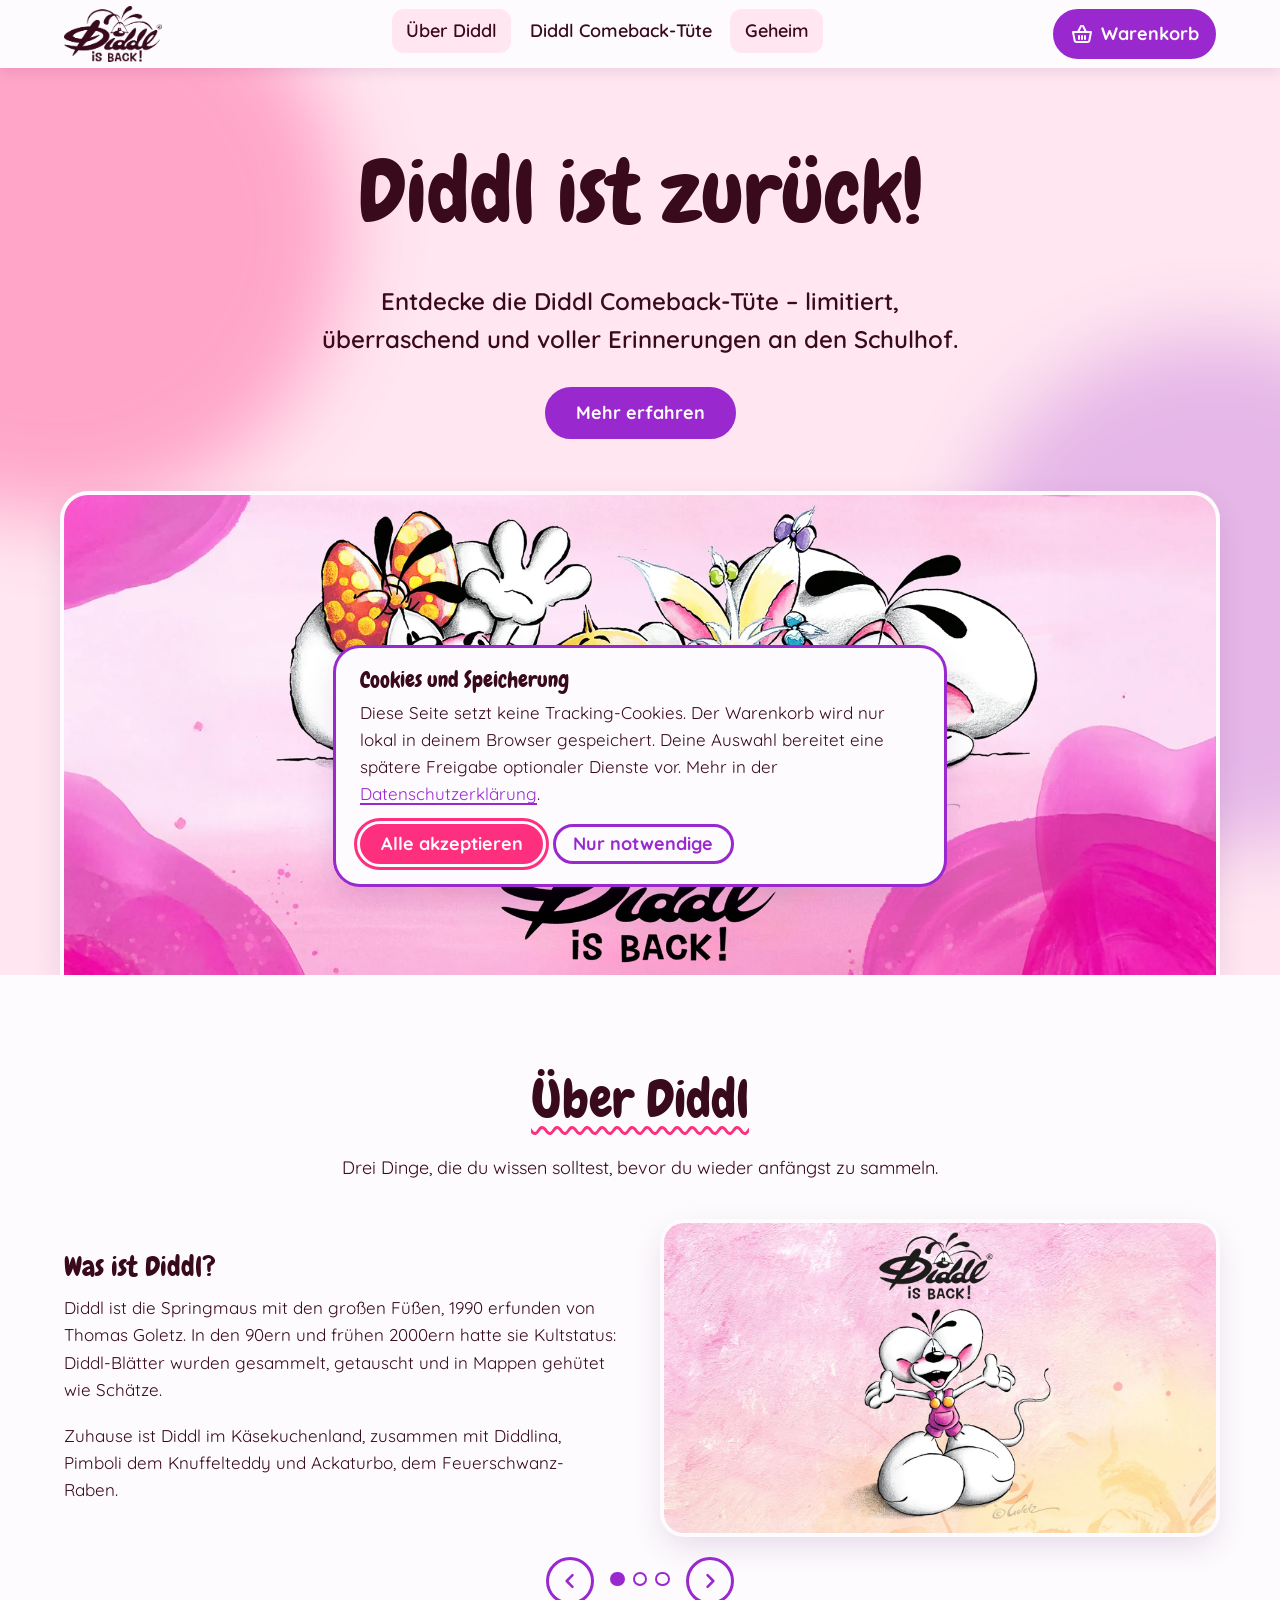
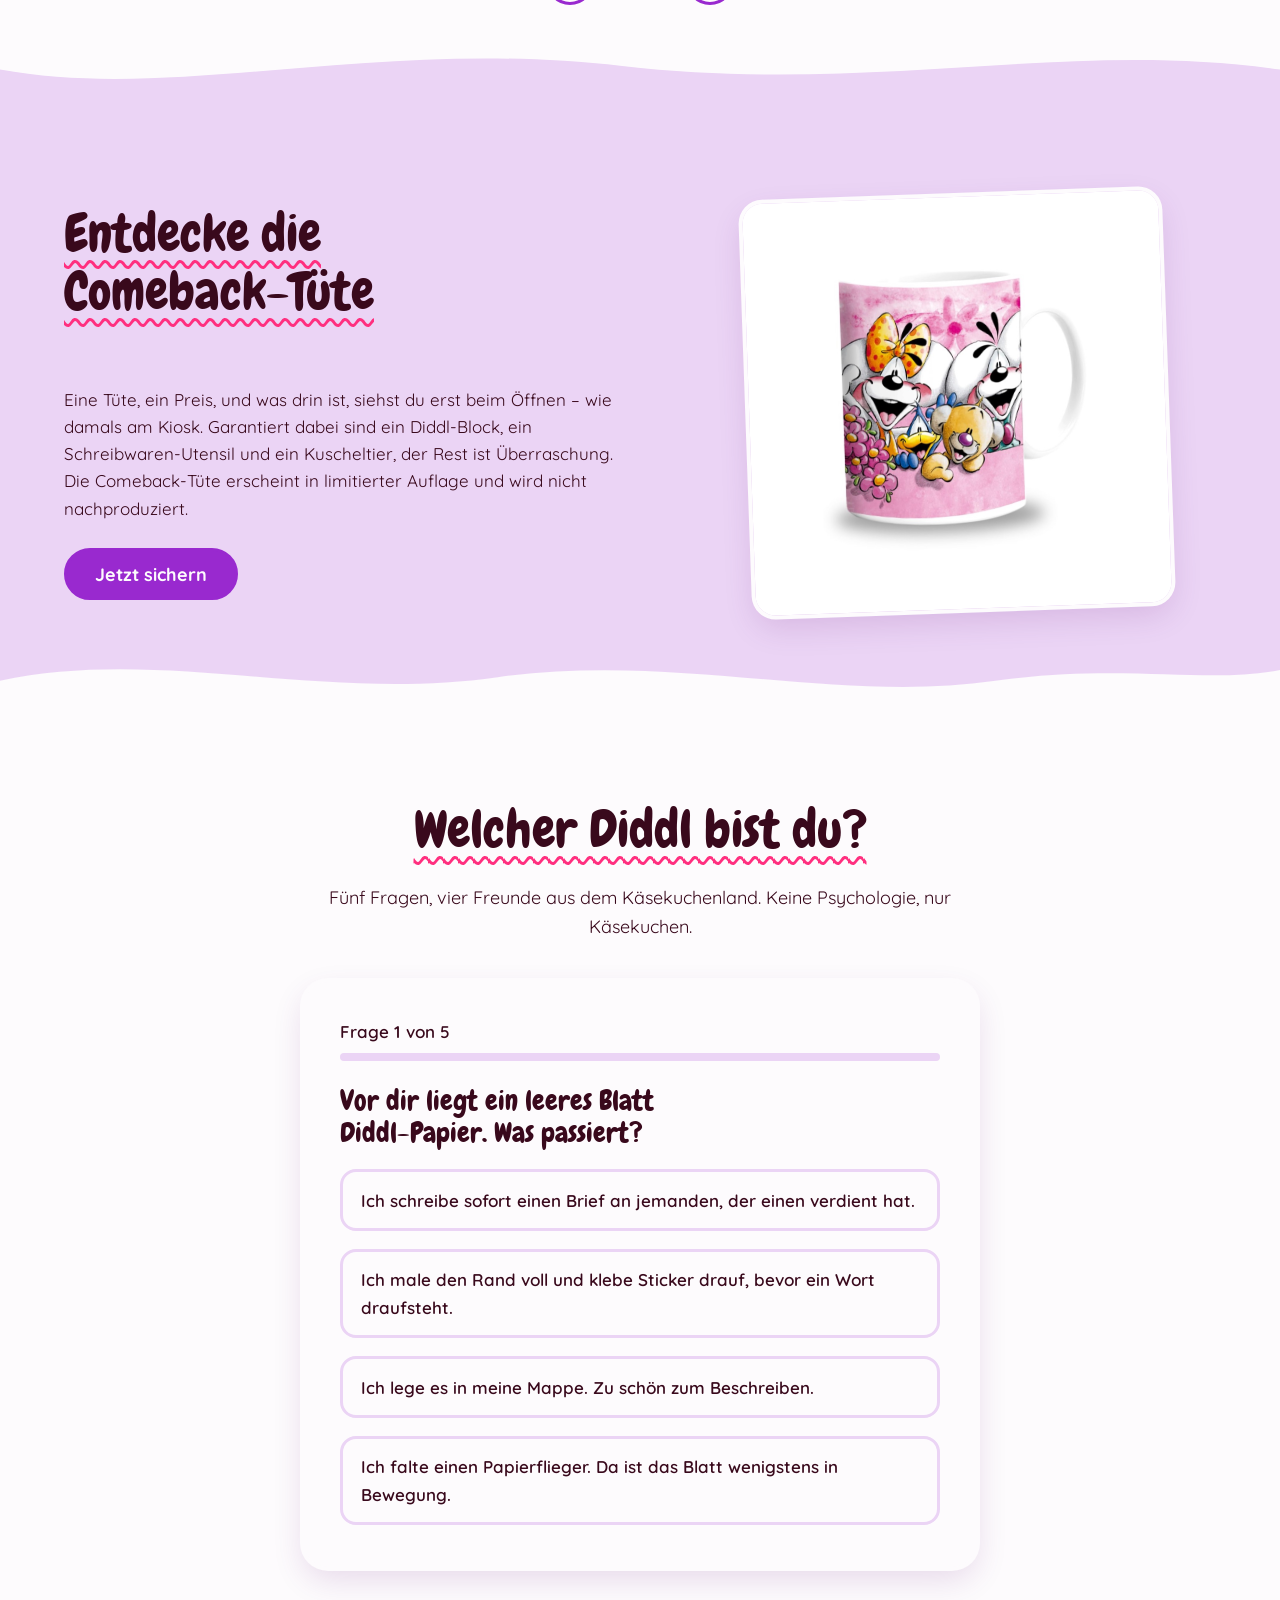
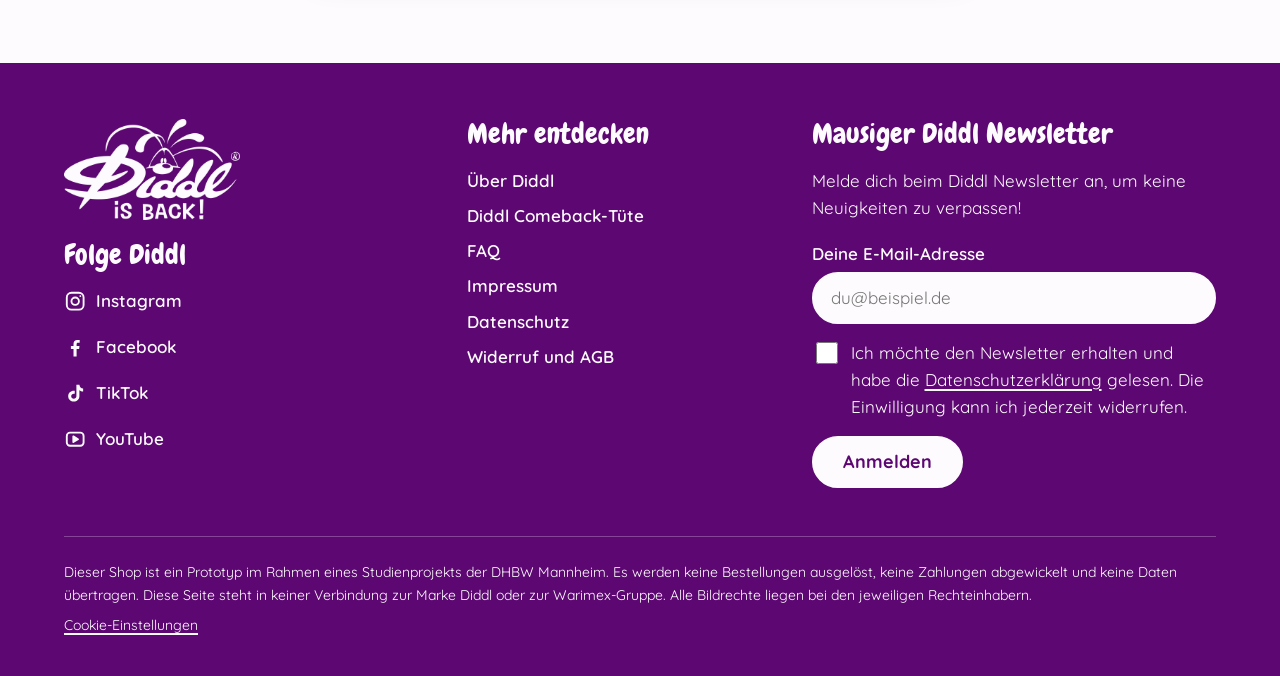
==== index.html @ 46cd7a04 "og:image auf absolute GitHub-Pages-URL gesetzt Social-Media-Crawler lösen relative Bildpfade nicht a" ====
<!DOCTYPE html>
<html lang="de">
<head>
  <meta charset="utf-8">
  <meta name="viewport" content="width=device-width, initial-scale=1">
  <title>Diddl ist zurück – die Diddl Comeback-Tüte</title>
  <meta name="description" content="Diddl ist zurück in der DACH-Region. Entdecke die limitierte Diddl Comeback-Tüte mit Block, Schreibwaren und Kuscheltier – und finde heraus, welcher Diddl du bist.">
  <meta name="robots" content="index, follow">
  <meta property="og:type" content="website">
  <meta property="og:locale" content="de_DE">
  <meta property="og:site_name" content="Diddl Comeback-Tüte">
  <meta property="og:title" content="Diddl ist zurück – die Diddl Comeback-Tüte">
  <meta property="og:description" content="Diddl ist zurück in der DACH-Region. Entdecke die limitierte Diddl Comeback-Tüte mit Block, Schreibwaren und Kuscheltier – und finde heraus, welcher Diddl du bist.">
  <meta property="og:image" content="https://aylamaus.github.io/diddl-comeback-tuete/assets/img/hero-banner.webp">
  <meta name="twitter:card" content="summary_large_image">
  <link rel="icon" href="favicon.ico" sizes="32x32">
  <link rel="icon" href="assets/img/favicon.png" type="image/png" sizes="128x128">
  <link rel="apple-touch-icon" href="assets/img/favicon.png">
  <link rel="stylesheet" href="assets/css/style.css">
  <script>document.documentElement.className += " js";</script>
</head>
<body>
<a class="skip-link" href="#hauptinhalt">Zum Inhalt springen</a>
<header class="kopf">
  <div class="container kopf__innen">
    <a class="kopf__logo" href="index.html">
      <img src="assets/img/logo-diddl-is-back.png" alt="Diddl is back! – zur Startseite" width="1000" height="572">
    </a>
    <nav class="nav" id="hauptnavigation" aria-label="Hauptnavigation">
      <ul class="nav__liste">
        <li><a class="nav__link" href="index.html#ueber-diddl">Über Diddl</a></li>
        <li><a class="nav__link" href="produkt.html">Diddl Comeback-Tüte</a></li>
        <li><a class="nav__link" href="index.html#geheim">Geheim</a></li>
      </ul>
    </nav>
    <div class="kopf__rechts">
      <a class="korb-button" href="warenkorb.html" aria-label="Warenkorb">
        <svg viewBox="0 0 24 24" fill="none" stroke="currentColor" stroke-width="2" stroke-linecap="round" stroke-linejoin="round" aria-hidden="true" focusable="false">
          <path d="M3 10h18l-1.6 8.2a2 2 0 0 1-2 1.8H6.6a2 2 0 0 1-2-1.8L3 10z"/>
          <path d="M8 10l3-6M16 10l-3-6M9 14v3M15 14v3M12 14v3"/>
        </svg>
        <span class="korb-button__text">Warenkorb</span>
        <span class="korb-badge" data-korb-badge hidden>0</span>
      </a>
      <button class="burger" type="button" data-burger aria-expanded="false" aria-controls="hauptnavigation" aria-label="Menü">
        <span></span><span></span><span></span>
      </button>
    </div>
  </div>
</header>
<main id="hauptinhalt" tabindex="-1">
  <!-- Hero: die eine laute Stelle der Seite -->
  <section class="hero" aria-labelledby="hero-titel">
    <div class="container hero__innen">
      <div class="hero__text">
        <h1 id="hero-titel">Diddl ist zurück!</h1>
        <p>Entdecke die Diddl Comeback-Tüte – limitiert, überraschend und voller Erinnerungen an den Schulhof.</p>
        <a class="btn" href="produkt.html">Mehr erfahren</a>
      </div>
      <div class="hero__bild">
        <picture>
          <source media="(min-width: 48em)" srcset="assets/img/hero-banner.webp" width="1920" height="800">
          <img src="assets/img/hero-gruppe.webp" alt="Diddlina, Pimboli, ein gelbes Häschen und Diddl liegen nebeneinander auf rosafarbenem Aquarellgrund und winken." width="730" height="391" fetchpriority="high">
        </picture>
      </div>
    </div>
  </section>

  <!-- Über Diddl: Carousel mit drei Slides -->
  <section class="section" id="ueber-diddl" aria-labelledby="ueber-titel">
    <div class="container">
      <div class="section__kopf zentriert">
        <h2 id="ueber-titel">Über Diddl</h2>
        <p>Drei Dinge, die du wissen solltest, bevor du wieder anfängst zu sammeln.</p>
      </div>

      <div class="karussell" data-karussell aria-roledescription="Karussell" aria-label="Über Diddl in drei Slides">
        <p class="visuell-versteckt" data-karussell-status aria-live="polite"></p>
        <ul class="karussell__spur">
          <li class="slide" data-slide role="group" aria-roledescription="Slide" aria-label="Was ist Diddl?">
            <div class="slide__text">
              <h3>Was ist Diddl?</h3>
              <p>Diddl ist die Springmaus mit den großen Füßen, 1990 erfunden von Thomas Goletz. In den 90ern und frühen 2000ern hatte sie Kultstatus: Diddl-Blätter wurden gesammelt, getauscht und in Mappen gehütet wie Schätze.</p>
              <p>Zuhause ist Diddl im Käsekuchenland, zusammen mit Diddlina, Pimboli dem Knuffelteddy und Ackaturbo, dem Feuerschwanz-Raben.</p>
            </div>
            <div class="slide__bild">
              <img src="assets/img/ueber-1-charaktere.jpg" alt="Diddl breitet die Arme aus, darüber der Schriftzug „Diddl is back!“ auf rosa-gelbem Aquarellgrund." width="1600" height="900" loading="lazy">
            </div>
          </li>
          <li class="slide slide--bild-links" data-slide role="group" aria-roledescription="Slide" aria-label="Warum das Comeback?">
            <div class="slide__text">
              <h3>Warum das Comeback?</h3>
              <p>Im Oktober 2025 kehrte Diddl zuerst in Frankreich und Belgien zurück, seit Sommer 2026 ist die Maus auch in Deutschland, Österreich und der Schweiz wieder da.</p>
              <p>Die Kollektionen erscheinen in limitierter Auflage und werden nicht nachproduziert. Nostalgie trifft auf eine Generation, die analoge Dinge neu entdeckt: Briefe schreiben, Sticker kleben, Zeichnen.</p>
            </div>
            <div class="slide__bild">
              <img src="assets/img/ueber-2-nostalgie.jpg" alt="Pimboli, Diddl und ein gelbes Häschen stehen lachend nebeneinander vor hellblauem Hintergrund." width="1600" height="900" loading="lazy">
            </div>
          </li>
          <li class="slide" data-slide role="group" aria-roledescription="Slide" aria-label="Die Comeback-Tüte">
            <div class="slide__text">
              <h3>Die Comeback-Tüte</h3>
              <p>Zum Comeback gibt es die Diddl Comeback-Tüte: eine Überraschungstüte aus der aktuellen Kollektion, mit garantiert einem Block, Schreibwaren und einem Kuscheltier. Limitiert, nicht nachproduziert.</p>
              <a class="btn" href="produkt.html">Zur Comeback-Tüte</a>
            </div>
            <div class="slide__bild">
              <img src="assets/img/ueber-3-comeback.jpg" alt="Diddl springt mit bunten Luftballons über einen grünen Farbstreifen, daneben der Schriftzug „Diddl is back!“." width="1600" height="708" loading="lazy">
            </div>
          </li>
        </ul>
        <div class="karussell__steuerung">
          <button class="karussell__pfeil" type="button" data-karussell-zurueck aria-label="Vorheriger Slide">
            <svg viewBox="0 0 24 24" fill="none" stroke="currentColor" stroke-width="3" stroke-linecap="round" stroke-linejoin="round" aria-hidden="true" focusable="false"><path d="M15 5l-7 7 7 7"/></svg>
          </button>
          <ul class="karussell__punkte">
            <li><button class="karussell__punkt" type="button" data-karussell-punkt aria-label="Slide 1: Was ist Diddl?"></button></li>
            <li><button class="karussell__punkt" type="button" data-karussell-punkt aria-label="Slide 2: Warum das Comeback?"></button></li>
            <li><button class="karussell__punkt" type="button" data-karussell-punkt aria-label="Slide 3: Die Comeback-Tüte"></button></li>
          </ul>
          <button class="karussell__pfeil" type="button" data-karussell-vor aria-label="Nächster Slide">
            <svg viewBox="0 0 24 24" fill="none" stroke="currentColor" stroke-width="3" stroke-linecap="round" stroke-linejoin="round" aria-hidden="true" focusable="false"><path d="M9 5l7 7-7 7"/></svg>
          </button>
        </div>
      </div>
    </div>
    <div class="welle welle--flieder" aria-hidden="true">
      <svg viewBox="0 0 1440 80" preserveAspectRatio="none"><path fill="currentColor" d="M0,44 C200,80 420,8 700,40 C980,72 1200,10 1440,44 L1440,80 L0,80 Z"/></svg>
    </div>
  </section>

  <!-- Teaser Comeback-Tüte -->
  <section class="section section--flieder" aria-labelledby="teaser-titel">
    <div class="container teaser">
      <div class="teaser__text">
        <div class="section__kopf">
          <h2 id="teaser-titel">Entdecke die Comeback-Tüte</h2>
        </div>
        <p>Eine Tüte, ein Preis, und was drin ist, siehst du erst beim Öffnen – wie damals am Kiosk. Garantiert dabei sind ein Diddl-Block, ein Schreibwaren-Utensil und ein Kuscheltier, der Rest ist Überraschung. Die Comeback-Tüte erscheint in limitierter Auflage und wird nicht nachproduziert.</p>
        <a class="btn" href="produkt.html">Jetzt sichern</a>
      </div>
      <div class="teaser__bild">
        <img src="assets/img/inhalt-tasse.jpg" alt="Weiße Tasse mit Diddl-Motiv auf hellem Hintergrund." width="1000" height="990" loading="lazy">
      </div>
    </div>
    <div class="welle welle--hell" aria-hidden="true">
      <svg viewBox="0 0 1440 80" preserveAspectRatio="none"><path fill="currentColor" d="M0,52 C180,14 360,76 560,48 C760,20 940,78 1120,52 C1260,32 1360,56 1440,40 L1440,80 L0,80 Z"/></svg>
    </div>
  </section>

  <!-- Quiz -->
  <section class="section" id="geheim" aria-labelledby="quiz-titel">
    <div class="container">
      <div class="section__kopf zentriert">
        <h2 id="quiz-titel">Welcher Diddl bist du?</h2>
        <p>Fünf Fragen, vier Freunde aus dem Käsekuchenland. Keine Psychologie, nur Käsekuchen.</p>
      </div>
      <div class="quiz sticker-karte" data-quiz>
        <div class="quiz__ohne-js zentriert">
          <p>Für das Quiz brauchst du JavaScript. Ohne geht es trotzdem weiter: <a href="produkt.html">zur Comeback-Tüte</a>.</p>
        </div>
      </div>
    </div>
  </section>
</main>
<footer class="fuss">
  <div class="container">
    <div class="fuss__raster">
      <div class="fuss__logo">
        <img src="assets/img/logo-diddl-is-back-hell.png" alt="Diddl is back!" width="1000" height="572" loading="lazy">
        <h2>Folge Diddl</h2>
        <ul class="social">
          <li><a href="https://www.instagram.com/diddl_original" target="_blank" rel="noopener">
            <svg viewBox="0 0 24 24" fill="none" stroke="currentColor" stroke-width="2" stroke-linecap="round" aria-hidden="true" focusable="false"><rect x="3" y="3" width="18" height="18" rx="5"/><circle cx="12" cy="12" r="4"/><circle cx="17.5" cy="6.5" r="1" fill="currentColor" stroke="none"/></svg>
            Instagram</a></li>
          <li><a href="https://www.facebook.com/DieDiddlmaus" target="_blank" rel="noopener">
            <svg viewBox="0 0 24 24" fill="currentColor" aria-hidden="true" focusable="false"><path d="M13.5 22v-8h2.7l.4-3.2h-3.1V8.8c0-.9.3-1.6 1.6-1.6h1.7V4.4c-.3 0-1.3-.1-2.5-.1-2.5 0-4.1 1.5-4.1 4.2v2.3H7.4V14h2.8v8h3.3z"/></svg>
            Facebook</a></li>
          <li><a href="https://www.tiktok.com/@diddl_original" target="_blank" rel="noopener">
            <svg viewBox="0 0 24 24" fill="currentColor" aria-hidden="true" focusable="false"><path d="M16.5 3c.3 2.3 1.7 3.9 4 4.1v3.1c-1.5 0-2.9-.5-4-1.3v6.3c0 3.3-2.7 5.8-6 5.8S4.5 18.5 4.5 15.2s2.7-5.8 6-5.8c.3 0 .7 0 1 .1v3.2c-.3-.1-.6-.2-1-.2-1.5 0-2.8 1.2-2.8 2.7s1.3 2.7 2.8 2.7 2.8-1.2 2.8-2.7V3h3.2z"/></svg>
            TikTok</a></li>
          <li><a href="https://www.youtube.com/channel/UCt2q9qyNrg0_lAfLlLSKwDA" target="_blank" rel="noopener">
            <svg viewBox="0 0 24 24" fill="none" stroke="currentColor" stroke-width="2" stroke-linejoin="round" aria-hidden="true" focusable="false"><path d="M3 8.5C3 6.6 4.6 5 6.5 5h11C19.4 5 21 6.6 21 8.5v7c0 1.9-1.6 3.5-3.5 3.5h-11C4.6 19 3 17.4 3 15.5v-7z"/><path d="M10 9l5 3-5 3V9z" fill="currentColor"/></svg>
            YouTube</a></li>
        </ul>
      </div>
      <nav aria-label="Fußnavigation">
        <h2>Mehr entdecken</h2>
        <ul class="fuss__liste">
          <li><a href="index.html#ueber-diddl">Über Diddl</a></li>
          <li><a href="produkt.html">Diddl Comeback-Tüte</a></li>
          <li><a href="faq.html">FAQ</a></li>
          <li><a href="impressum.html">Impressum</a></li>
          <li><a href="datenschutz.html">Datenschutz</a></li>
          <li><a href="widerruf.html">Widerruf und AGB</a></li>
        </ul>
      </nav>
      <div class="newsletter">
        <h2>Mausiger Diddl Newsletter</h2>
        <p>Melde dich beim Diddl Newsletter an, um keine Neuigkeiten zu verpassen!</p>
        <form data-newsletter novalidate>
          <div class="newsletter__feld">
            <label for="newsletter-email">Deine E-Mail-Adresse</label>
            <input type="email" id="newsletter-email" name="email" autocomplete="email" required placeholder="du@beispiel.de">
          </div>
          <div class="checkbox-zeile">
            <input type="checkbox" id="newsletter-einwilligung" name="einwilligung" required>
            <label for="newsletter-einwilligung">Ich möchte den Newsletter erhalten und habe die <a href="datenschutz.html#newsletter">Datenschutzerklärung</a> gelesen. Die Einwilligung kann ich jederzeit widerrufen.</label>
          </div>
          <button class="btn btn--hell" type="submit">Anmelden</button>
          <div class="newsletter__erfolg" data-newsletter-erfolg tabindex="-1" hidden>
            <p><strong>Fast geschafft.</strong> In einem echten Betrieb bekämst du jetzt eine E-Mail mit einem Bestätigungslink (Double-Opt-In). Dieser Prototyp versendet nichts und speichert deine Adresse nicht.</p>
          </div>
        </form>
      </div>
    </div>
    <div class="fuss__hinweis">
      <p>Dieser Shop ist ein Prototyp im Rahmen eines Studienprojekts der DHBW Mannheim. Es werden keine Bestellungen ausgelöst, keine Zahlungen abgewickelt und keine Daten übertragen. Diese Seite steht in keiner Verbindung zur Marke Diddl oder zur Warimex-Gruppe. Alle Bildrechte liegen bei den jeweiligen Rechteinhabern.</p>
      <p><a href="datenschutz.html#cookies" data-consent-oeffnen>Cookie-Einstellungen</a></p>
    </div>
  </div>
</footer>
<div class="consent" data-consent role="dialog" aria-labelledby="consent-titel" aria-describedby="consent-text" hidden>
  <h2 id="consent-titel">Cookies und Speicherung</h2>
  <p id="consent-text">Diese Seite setzt keine Tracking-Cookies. Der Warenkorb wird nur lokal in deinem Browser gespeichert. Deine Auswahl bereitet eine spätere Freigabe optionaler Dienste vor. Mehr in der <a href="datenschutz.html#cookies">Datenschutzerklärung</a>.</p>
  <div class="consent__aktionen">
    <button class="btn btn--klein" type="button" data-consent-wahl="alle">Alle akzeptieren</button>
    <button class="btn btn--klein btn--sekundaer" type="button" data-consent-wahl="notwendig">Nur notwendige</button>
  </div>
</div>
<script src="assets/js/data.js"></script>
<script src="assets/js/app.js"></script>
<script src="assets/js/quiz.js"></script>
</body>
</html>
---- assets/css/style.css ----
/* =====================================================================
   Diddl Comeback-Tüte – Stylesheet
   Ein File für alle Seiten. Mobile first, Breakpoints bei 48em (768px)
   und 64em (1024px). Alle Farben kommen aus den Tokens in :root.
   ===================================================================== */

/* ---------- 1. Design-Tokens ---------- */
:root {
  /* Vorgaben aus dem Briefing */
  --text-dark: #39091c;
  --text-light: #fdfbfd;
  --bg-light: #fdfbfd;
  --bg-dark: #5d0872;
  --btn: #9929cf;
  --btn-hover: #ff2f7f;
  --btn-text: #fdfbfd;

  /* Zwei abgeleitete Pastelltöne (siehe README, Abschnitt Design) */
  --pastel-rosa: #ffe6f0;    /* #ff2f7f + 88 % Weiß */
  --pastel-flieder: #ebd4f5; /* #9929cf + 80 % Weiß */

  /* Schatten werden aus dem Violett gemischt, nicht aus Grau */
  --schatten-weich: 0 12px 32px rgba(93, 8, 114, 0.14);
  --schatten-flach: 0 4px 12px rgba(93, 8, 114, 0.10);
  --sticker-rand: 0 0 0 4px var(--bg-light);

  /* Typo-Skala */
  --fs-klein: 0.875rem;   /* 14 */
  --fs-basis: 1.0625rem;  /* 17 */
  --fs-label: 1.125rem;   /* 18 – Mindestgröße für Buttons */
  --fs-h4: 1.375rem;      /* 22 */
  --fs-h3: 1.75rem;       /* 28 */
  --fs-h2: clamp(2rem, 5vw, 3.25rem);
  --fs-h1: clamp(2.75rem, 8vw, 5.5rem);

  --font-display: "Chewy", "Marker Felt", "Comic Sans MS", cursive;
  --font-text: "Quicksand", "Trebuchet MS", "Segoe UI", sans-serif;

  --radius-karte: 24px;
  --radius-flach: 16px;
  --radius-bild: 20px;
  --radius-pill: 999px;

  --container: 72rem; /* 1152px */
  --abstand-section: clamp(3.5rem, 8vw, 6rem);
}

/* ---------- 2. Schriften (lokal, kein CDN) ---------- */
@font-face {
  font-family: "Chewy";
  font-style: normal;
  font-weight: 400;
  font-display: swap;
  src: url("../fonts/chewy-v18-latin-regular.woff2") format("woff2");
}
@font-face {
  font-family: "Quicksand";
  font-style: normal;
  font-weight: 400;
  font-display: swap;
  src: url("../fonts/quicksand-v37-latin-regular.woff2") format("woff2");
}
@font-face {
  font-family: "Quicksand";
  font-style: normal;
  font-weight: 600;
  font-display: swap;
  src: url("../fonts/quicksand-v37-latin-600.woff2") format("woff2");
}
@font-face {
  font-family: "Quicksand";
  font-style: normal;
  font-weight: 700;
  font-display: swap;
  src: url("../fonts/quicksand-v37-latin-700.woff2") format("woff2");
}

/* ---------- 3. Basis ---------- */
*,
*::before,
*::after {
  box-sizing: border-box;
}

html {
  scroll-behavior: smooth;
  -webkit-text-size-adjust: 100%;
}

body {
  margin: 0;
  font-family: var(--font-text);
  font-size: var(--fs-basis);
  line-height: 1.6;
  color: var(--text-dark);
  background: var(--bg-light);
  overflow-x: hidden;
}

img,
svg {
  display: block;
  max-width: 100%;
  height: auto;
}

a {
  color: var(--btn);
  text-decoration-thickness: 2px;
  text-underline-offset: 3px;
}
a:hover {
  color: var(--btn-hover);
}

/* Sichtbarer Fokus überall: pinker Ring mit hellem Innenrand,
   damit er auf jeder Fläche (hell, pastell, violett) zu sehen ist. */
:focus-visible {
  outline: 3px solid var(--btn-hover);
  outline-offset: 3px;
  box-shadow: 0 0 0 3px var(--bg-light);
  border-radius: 6px;
}

h1, h2, h3, h4 {
  font-family: var(--font-display);
  font-weight: 400;
  line-height: 1.1;
  margin: 0 0 0.5em;
  text-wrap: balance;
  letter-spacing: 0;
}
h1 { font-size: var(--fs-h1); line-height: 1.02; }
h2 { font-size: var(--fs-h2); }
h3 { font-size: var(--fs-h3); }
h4 { font-size: var(--fs-h4); }

p, ul, ol, dl {
  margin: 0 0 1.1em;
  max-width: 62ch;
}
li { margin-bottom: 0.35em; }
strong, b { font-weight: 700; }
small, .klein { font-size: var(--fs-klein); }

button {
  font: inherit;
  color: inherit;
  cursor: pointer;
}

[hidden] { display: none !important; }

.visuell-versteckt {
  position: absolute !important;
  width: 1px;
  height: 1px;
  padding: 0;
  margin: -1px;
  overflow: hidden;
  clip: rect(0 0 0 0);
  white-space: nowrap;
  border: 0;
}

/* ---------- 4. Layout-Helfer ---------- */
.container {
  width: min(100% - 2.5rem, var(--container));
  margin-inline: auto;
}
.container--schmal {
  width: min(100% - 2.5rem, 46rem);
  margin-inline: auto;
}

.section {
  padding-block: var(--abstand-section);
  position: relative;
}
.section--rosa { background: var(--pastel-rosa); }
.section--flieder { background: var(--pastel-flieder); }
.section--dunkel { background: var(--bg-dark); color: var(--text-light); }
.section--dunkel a { color: var(--text-light); }

.section__kopf {
  margin-bottom: 2.5rem;
}
.section__kopf h2 {
  display: inline-block;
  text-decoration: underline wavy var(--btn-hover);
  text-decoration-thickness: 3px;
  text-underline-offset: 0.18em;
}
.section__kopf p {
  font-size: var(--fs-label);
}

.zentriert { text-align: center; }
.zentriert p { margin-inline: auto; }

/* Wellen-Trenner: sitzen am unteren Rand einer Section und haben die
   Farbe der folgenden Section (über color/currentColor). */
.welle {
  position: absolute;
  left: 0;
  right: 0;
  bottom: -1px;
  height: clamp(28px, 6vw, 72px);
  line-height: 0;
  pointer-events: none;
}
.welle svg {
  width: 100%;
  height: 100%;
}
.welle--rosa { color: var(--pastel-rosa); }
.welle--flieder { color: var(--pastel-flieder); }
.welle--hell { color: var(--bg-light); }
.welle--dunkel { color: var(--bg-dark); }

/* ---------- 5. Skip-Link ---------- */
.skip-link {
  position: absolute;
  top: -100%;
  left: 1rem;
  z-index: 1000;
  padding: 0.75rem 1.25rem;
  background: var(--bg-dark);
  color: var(--text-light);
  font-weight: 700;
  border-radius: var(--radius-pill);
}
.skip-link:focus {
  top: 1rem;
}

/* ---------- 6. Buttons ---------- */
.btn {
  display: inline-flex;
  align-items: center;
  justify-content: center;
  gap: 0.5rem;
  min-height: 3.25rem;
  padding: 0.75rem 1.75rem;
  border: 3px solid var(--btn);
  border-radius: var(--radius-pill);
  background: var(--btn);
  color: var(--btn-text);
  font-size: var(--fs-label);   /* 18px + 700: Large-Text-Schwelle 3:1 */
  font-weight: 700;
  line-height: 1.2;
  text-decoration: none;
  transition: background-color 0.15s ease, border-color 0.15s ease, transform 0.15s ease;
}
.btn:hover,
.btn:focus-visible {
  background: var(--btn-hover);
  border-color: var(--btn-hover);
  color: var(--btn-text);
}
.btn:active { transform: translateY(1px); }

.btn--sekundaer {
  background: transparent;
  color: var(--btn);
}
.btn--sekundaer:hover,
.btn--sekundaer:focus-visible {
  background: var(--btn-hover);
  color: var(--btn-text);
}
.btn--hell {
  background: var(--bg-light);
  border-color: var(--bg-light);
  color: var(--bg-dark);
}
.btn--klein {
  min-height: 2.5rem;
  padding: 0.4rem 1.1rem;
  font-size: var(--fs-label);
}
.btn--voll { width: 100%; }
.btn:disabled,
.btn[aria-disabled="true"] {
  opacity: 0.55;
  cursor: not-allowed;
  transform: none;
}

/* ---------- 7. Kartentypen ---------- */
/* a) Sticker-Karte: weiß, heller Halo-Rand, violetter Weichschatten */
.sticker-karte {
  background: var(--bg-light);
  border-radius: var(--radius-karte);
  box-shadow: var(--sticker-rand), var(--schatten-weich);
  padding: clamp(1.25rem, 4vw, 2.25rem);
}
/* b) Flache Karte: Pastell, kein Schatten */
.karte-flach {
  background: var(--pastel-flieder);
  border-radius: var(--radius-flach);
  padding: 1.25rem 1.5rem;
}
.karte-flach--rosa { background: var(--pastel-rosa); }
/* c) Hinweiskasten: violetter Rahmen, kleines Etikett oben links */
.hinweis-kasten {
  position: relative;
  border: 3px solid var(--btn);
  border-radius: var(--radius-flach);
  padding: 1.5rem 1.25rem 1.25rem;
  margin-block: 1.5rem;
  background: var(--bg-light);
}
.hinweis-kasten__etikett {
  position: absolute;
  top: -0.9rem;
  left: 1rem;
  padding: 0.15rem 0.85rem;
  background: var(--btn);
  color: var(--btn-text);
  font-weight: 700;
  font-size: var(--fs-klein);
  border-radius: var(--radius-pill);
  letter-spacing: 0.01em;
}
.hinweis-kasten--pink { border-color: var(--btn-hover); }
.hinweis-kasten--pink .hinweis-kasten__etikett {
  background: var(--btn-hover);
  /* Etikett-Text 14px auf Pink: hier absichtlich dunkler Text, 5,2:1 */
  color: var(--text-dark);
}
.hinweis-kasten ul { margin-bottom: 0; }
.hinweis-kasten p:last-child { margin-bottom: 0; }

/* ---------- 8. Header ---------- */
.kopf {
  position: sticky;
  top: 0;
  z-index: 100;
  background: var(--bg-light);
  box-shadow: var(--schatten-flach);
}
.kopf__innen {
  display: flex;
  align-items: center;
  justify-content: space-between;
  gap: 1rem;
  min-height: 4.25rem;
}
.kopf__logo {
  display: inline-flex;
  align-items: center;
  border-radius: 8px;
}
.kopf__logo img {
  width: auto;
  height: 3rem;
}
.kopf__rechts {
  display: flex;
  align-items: center;
  gap: 0.5rem;
}

.burger {
  display: inline-flex;
  flex-direction: column;
  justify-content: center;
  gap: 5px;
  width: 3rem;
  height: 3rem;
  padding: 0.6rem;
  border: 0;
  border-radius: 12px;
  background: transparent;
}
.burger span {
  display: block;
  height: 3px;
  border-radius: 2px;
  background: var(--text-dark);
  transition: transform 0.2s ease, opacity 0.2s ease;
}
.burger[aria-expanded="true"] span:nth-child(1) { transform: translateY(8px) rotate(45deg); }
.burger[aria-expanded="true"] span:nth-child(2) { opacity: 0; }
.burger[aria-expanded="true"] span:nth-child(3) { transform: translateY(-8px) rotate(-45deg); }

.nav {
  /* Mobile: ausgeklappt unter dem Header, gesteuert über [hidden] via JS.
     Ohne JS ist die Navigation immer sichtbar (kein hidden-Attribut im HTML). */
  position: absolute;
  left: 0;
  right: 0;
  top: 100%;
  background: var(--bg-light);
  box-shadow: var(--schatten-weich);
  border-bottom-left-radius: var(--radius-karte);
  border-bottom-right-radius: var(--radius-karte);
}
.nav__liste {
  list-style: none;
  margin: 0;
  padding: 0.75rem 1.25rem 1.25rem;
  max-width: none;
  display: flex;
  flex-direction: column;
  gap: 0.25rem;
}
.nav__link {
  display: block;
  padding: 0.75rem 1rem;
  border-radius: 12px;
  color: var(--text-dark);
  font-weight: 600;
  font-size: var(--fs-label);
  text-decoration: none;
}
.nav__link:hover,
.nav__link[aria-current="page"] {
  background: var(--pastel-rosa);
  color: var(--text-dark);
}

.korb-button {
  position: relative;
  display: inline-flex;
  align-items: center;
  gap: 0.4rem;
  min-height: 3rem;
  padding: 0.5rem 0.9rem;
  border: 3px solid var(--btn);
  border-radius: var(--radius-pill);
  background: var(--btn);
  color: var(--btn-text);
  font-weight: 700;
  font-size: var(--fs-label);
  text-decoration: none;
}
.korb-button:hover,
.korb-button:focus-visible {
  background: var(--btn-hover);
  border-color: var(--btn-hover);
  color: var(--btn-text);
}
.korb-button svg { width: 1.5rem; height: 1.5rem; }
.korb-button__text { display: none; }
.korb-badge {
  position: absolute;
  top: -0.5rem;
  right: -0.4rem;
  min-width: 1.5rem;
  height: 1.5rem;
  padding-inline: 0.35rem;
  border-radius: var(--radius-pill);
  background: var(--bg-light);
  color: var(--bg-dark);
  font-size: var(--fs-klein);
  font-weight: 700;
  line-height: 1.5rem;
  text-align: center;
  box-shadow: 0 0 0 2px var(--btn);
}

@media (min-width: 48em) {
  .burger { display: none; }
  .nav {
    position: static;
    box-shadow: none;
    background: transparent;
    border-radius: 0;
  }
  .nav__liste {
    flex-direction: row;
    align-items: center;
    justify-content: center;
    gap: 0.25rem;
    padding: 0;
  }
  .nav__link { padding: 0.5rem 0.9rem; }
  .korb-button__text { display: inline; }
  .kopf__logo img { height: 3.5rem; }
}

/* ---------- 9. Hero ---------- */
.hero {
  position: relative;
  background: var(--pastel-rosa);
  overflow: hidden;
  padding-block: clamp(2.5rem, 7vw, 5rem) 0;
}
/* Weiche Farbblobs, angelehnt an die Aquarell-Banner der Marke */
.hero::before,
.hero::after {
  content: "";
  position: absolute;
  border-radius: 50%;
  filter: blur(40px);
  opacity: 0.55;
  pointer-events: none;
}
.hero::before {
  width: 45vw;
  height: 45vw;
  left: -18vw;
  top: -10vw;
  background: var(--btn-hover);
  opacity: 0.35;
}
.hero::after {
  width: 40vw;
  height: 40vw;
  right: -15vw;
  bottom: 10vw;
  background: var(--btn);
  opacity: 0.25;
}
.hero__innen {
  position: relative;
  z-index: 1;
  text-align: center;
}
.hero__text {
  max-width: 40rem;
  margin-inline: auto;
}
.hero__text p {
  font-size: clamp(1.125rem, 2.5vw, 1.5rem);
  font-weight: 600;
  margin-inline: auto;
  margin-bottom: 1.75rem;
}
.hero__bild {
  margin-top: clamp(2rem, 5vw, 3.5rem);
  border-radius: var(--radius-karte) var(--radius-karte) 0 0;
  overflow: hidden;
  box-shadow: var(--sticker-rand), var(--schatten-weich);
  background: var(--bg-light);
}
.hero__bild img {
  width: 100%;
  height: auto;
}

/* ---------- 10. Carousel (Über Diddl) ---------- */
.karussell {
  position: relative;
}
.karussell__spur {
  list-style: none;
  margin: 0;
  padding: 0;
  max-width: none;
  display: grid;
  gap: 2rem;
}
/* Mit JS: nur der aktive Slide ist sichtbar */
.karussell.ist-aktiv .karussell__spur {
  display: block;
}
.karussell.ist-aktiv .slide {
  display: none;
}
.karussell.ist-aktiv .slide.ist-sichtbar {
  display: grid;
  animation: slide-ein 0.3s ease;
}
@keyframes slide-ein {
  from { opacity: 0; transform: translateX(8px); }
  to { opacity: 1; transform: none; }
}
.slide {
  display: grid;
  gap: 1.5rem;
  align-items: center;
}
.slide__bild {
  border-radius: var(--radius-bild);
  overflow: hidden;
  box-shadow: var(--sticker-rand), var(--schatten-weich);
}
.slide__bild img { width: 100%; }
.slide__text h3 { margin-bottom: 0.4em; }
.slide__text p:last-of-type { margin-bottom: 0; }
.slide__text .btn { margin-top: 1.25rem; }

.karussell__steuerung {
  display: none; /* nur mit JS */
  align-items: center;
  justify-content: center;
  gap: 1rem;
  margin-top: 1.5rem;
}
.karussell.ist-aktiv .karussell__steuerung { display: flex; }
.karussell__pfeil {
  width: 3rem;
  height: 3rem;
  border: 3px solid var(--btn);
  border-radius: 50%;
  background: var(--bg-light);
  color: var(--btn);
  display: inline-flex;
  align-items: center;
  justify-content: center;
}
.karussell__pfeil:hover,
.karussell__pfeil:focus-visible {
  background: var(--btn-hover);
  border-color: var(--btn-hover);
  color: var(--btn-text);
}
.karussell__pfeil svg { width: 1.25rem; height: 1.25rem; }
.karussell__punkte {
  display: flex;
  gap: 0.5rem;
  list-style: none;
  margin: 0;
  padding: 0;
}
.karussell__punkt {
  width: 0.9rem;
  height: 0.9rem;
  padding: 0;
  border: 2px solid var(--btn);
  border-radius: 50%;
  background: transparent;
}
.karussell__punkt[aria-current="true"] {
  background: var(--btn);
}
.karussell__punkt:hover { border-color: var(--btn-hover); }

@media (min-width: 48em) {
  .slide { grid-template-columns: 1fr 1fr; gap: 3rem; }
  .slide--bild-links .slide__bild { order: -1; }
}

/* ---------- 11. Teaser ---------- */
.teaser {
  display: grid;
  gap: 2rem;
  align-items: center;
}
.teaser__bild {
  justify-self: center;
  max-width: 26rem;
  border-radius: var(--radius-bild);
  overflow: hidden;
  box-shadow: var(--sticker-rand), var(--schatten-weich);
  transform: rotate(-2deg); /* die einzige Neigung auf der Seite */
}
.teaser__text .btn { margin-top: 0.5rem; }
@media (min-width: 48em) {
  .teaser { grid-template-columns: 1.1fr 1fr; gap: 4rem; }
  .teaser__bild { order: 1; }
}

/* ---------- 12. Quiz ---------- */
.quiz {
  max-width: 42rem;
  margin-inline: auto;
}
.quiz__fortschritt {
  font-weight: 600;
  margin-bottom: 0.5rem;
}
.quiz__balken {
  height: 0.5rem;
  border-radius: var(--radius-pill);
  background: var(--pastel-flieder);
  overflow: hidden;
  margin-bottom: 1.5rem;
}
.quiz__balken span {
  display: block;
  height: 100%;
  background: var(--btn);
  transition: width 0.3s ease;
}
.quiz__frage {
  font-family: var(--font-display);
  font-size: var(--fs-h3);
  line-height: 1.15;
  margin-bottom: 1.25rem;
}
.quiz__antworten {
  list-style: none;
  padding: 0;
  margin: 0;
  max-width: none;
  display: grid;
  gap: 0.75rem;
}
.quiz__antwort {
  width: 100%;
  text-align: left;
  padding: 0.9rem 1.1rem;
  border: 3px solid var(--pastel-flieder);
  border-radius: var(--radius-flach);
  background: var(--bg-light);
  font-weight: 600;
  font-size: var(--fs-basis);
  transition: border-color 0.15s ease, background-color 0.15s ease;
}
.quiz__antwort:hover,
.quiz__antwort:focus-visible {
  border-color: var(--btn);
  background: var(--pastel-rosa);
}
.quiz__ergebnis {
  animation: ergebnis-ein 0.4s ease;
}
@keyframes ergebnis-ein {
  from { opacity: 0; transform: scale(0.96); }
  to { opacity: 1; transform: none; }
}
/* Ergebnis-Sticker: vier Figuren, vier Flächen aus der Palette */
.figur-sticker {
  border-radius: var(--radius-karte);
  padding: 2rem 1.5rem;
  text-align: center;
  box-shadow: var(--sticker-rand), var(--schatten-weich);
  margin-bottom: 1.5rem;
}
.figur-sticker h3 {
  font-size: var(--fs-h2);
  margin-bottom: 0.25em;
}
.figur-sticker p {
  margin-inline: auto;
  margin-bottom: 0;
}
.figur-sticker--diddl { background: var(--pastel-rosa); }
.figur-sticker--diddlina { background: var(--btn-hover); color: var(--text-dark); }
.figur-sticker--pimboli { background: var(--pastel-flieder); }
.figur-sticker--ackaturbo { background: var(--bg-dark); color: var(--text-light); }
.figur-sticker__untertitel {
  font-weight: 600;
  font-size: var(--fs-label);
  margin-bottom: 0.75rem !important;
}
.quiz__aktionen {
  display: flex;
  flex-wrap: wrap;
  gap: 0.75rem;
  justify-content: center;
}
.quiz__teilen-hinweis {
  text-align: center;
  margin-top: 1rem;
  font-weight: 600;
}
.quiz__ohne-js p { margin-inline: auto; }

/* ---------- 13. Footer ---------- */
.fuss {
  background: var(--bg-dark);
  color: var(--text-light);
  padding-block: 3.5rem 2rem;
}
.fuss a { color: var(--text-light); }
.fuss a:hover { color: var(--pastel-rosa); }
.fuss__raster {
  display: grid;
  gap: 2.5rem;
}
.fuss__logo img {
  width: 11rem;
  height: auto;
  margin-bottom: 1.25rem;
}
.fuss h2 {
  font-size: var(--fs-h3);
  margin-bottom: 0.6em;
}
.fuss__liste {
  list-style: none;
  padding: 0;
  margin: 0;
}
.fuss__liste li { margin-bottom: 0.5rem; }
.fuss__liste a {
  text-decoration: none;
  font-weight: 600;
}
.fuss__liste a:hover { text-decoration: underline; }
.social {
  list-style: none;
  padding: 0;
  margin: 0;
  display: grid;
  gap: 0.5rem;
}
.social a {
  display: inline-flex;
  align-items: center;
  gap: 0.6rem;
  text-decoration: none;
  font-weight: 600;
}
.social svg { width: 1.4rem; height: 1.4rem; flex: none; }
.social a:hover { text-decoration: underline; }

.newsletter__feld { margin-bottom: 0.9rem; }
.newsletter label,
.formular label {
  display: block;
  font-weight: 600;
  margin-bottom: 0.3rem;
}
.newsletter input[type="email"] {
  width: 100%;
  min-height: 3rem;
  padding: 0.6rem 1rem;
  border: 3px solid var(--bg-light);
  border-radius: var(--radius-pill);
  background: var(--bg-light);
  color: var(--text-dark);
  font: inherit;
}
.checkbox-zeile {
  display: flex;
  gap: 0.6rem;
  align-items: flex-start;
  margin-bottom: 1rem;
}
.checkbox-zeile input {
  flex: none;
  width: 1.4rem;
  height: 1.4rem;
  margin-top: 0.2rem;
  accent-color: var(--btn-hover);
}
.checkbox-zeile label {
  display: inline;
  font-weight: 400;
  margin: 0;
}
.newsletter__erfolg {
  margin-top: 1rem;
  padding: 1rem 1.25rem;
  border-radius: var(--radius-flach);
  background: var(--pastel-rosa);
  color: var(--text-dark);
}
.newsletter__erfolg p { margin: 0; }
.fuss__hinweis {
  margin-top: 3rem;
  padding-top: 1.5rem;
  border-top: 1px solid rgba(253, 251, 253, 0.25);
  font-size: var(--fs-klein);
}
.fuss__hinweis p { max-width: none; margin-bottom: 0.5rem; }
.fuss__hinweis button {
  background: none;
  border: 0;
  padding: 0;
  color: var(--text-light);
  text-decoration: underline;
  text-underline-offset: 3px;
  font-size: var(--fs-klein);
}
.fuss__hinweis button:hover { color: var(--pastel-rosa); }

@media (min-width: 48em) {
  .fuss__raster { grid-template-columns: 1fr 1fr; }
}
@media (min-width: 64em) {
  .fuss__raster { grid-template-columns: 1.2fr 1fr 1.4fr; gap: 3.5rem; }
}

/* ---------- 14. Toast ---------- */
.toast {
  position: fixed;
  left: 50%;
  bottom: 1.25rem;
  transform: translateX(-50%);
  z-index: 200;
  width: min(100% - 2rem, 26rem);
  display: flex;
  align-items: center;
  gap: 0.75rem;
  padding: 0.9rem 1rem 0.9rem 1.25rem;
  border-radius: var(--radius-flach);
  background: var(--bg-dark);
  color: var(--text-light);
  box-shadow: var(--schatten-weich);
  animation: toast-ein 0.25s ease;
}
@keyframes toast-ein {
  from { opacity: 0; transform: translate(-50%, 12px); }
  to { opacity: 1; transform: translate(-50%, 0); }
}
.toast p { margin: 0; flex: 1; font-weight: 600; }
.toast a { color: var(--text-light); font-weight: 700; }
.toast__schliessen {
  flex: none;
  width: 2.25rem;
  height: 2.25rem;
  border: 0;
  border-radius: 50%;
  background: transparent;
  color: var(--text-light);
  font-size: 1.5rem;
  line-height: 1;
}
.toast__schliessen:hover { background: rgba(253, 251, 253, 0.15); }

/* ---------- 15. Consent-Banner ---------- */
.consent {
  position: fixed;
  left: 50%;
  bottom: 1rem;
  transform: translateX(-50%);
  z-index: 150;
  width: min(100% - 2rem, 38rem);
  padding: 1.25rem 1.5rem;
  border-radius: var(--radius-karte);
  background: var(--bg-light);
  color: var(--text-dark);
  box-shadow: 0 0 0 3px var(--btn), var(--schatten-weich);
}
.consent h2 {
  font-size: var(--fs-h4);
  margin-bottom: 0.3em;
}
.consent p { margin-bottom: 1rem; }
.consent__aktionen {
  display: flex;
  flex-wrap: wrap;
  gap: 0.6rem;
}

/* ---------- 16. Produktseite ---------- */
.produkt {
  display: grid;
  gap: 2.5rem;
  padding-block: clamp(2rem, 5vw, 4rem);
}
.produkt__titel h1 {
  font-size: clamp(2.25rem, 6vw, 3.5rem);
}
.produkt__kurz {
  font-size: var(--fs-label);
  font-weight: 600;
}
.produkt h2 {
  font-size: var(--fs-h4);
  font-family: var(--font-text);
  font-weight: 700;
  margin-top: 1.5rem;
  margin-bottom: 0.35em;
}
.produkt__details {
  margin: 0 0 1rem;
  max-width: 62ch;
}
.produkt__details div {
  display: grid;
  grid-template-columns: 9rem 1fr;
  gap: 0.5rem;
  padding: 0.5rem 0;
  border-bottom: 1px solid var(--pastel-flieder);
}
.produkt__details dt { font-weight: 600; }
.produkt__details dd { margin: 0; }

.preis {
  margin-top: 1.5rem;
  font-family: var(--font-display);
  font-size: var(--fs-h2);
  line-height: 1;
}
.preis__zusatz {
  display: block;
  font-family: var(--font-text);
  font-size: var(--fs-klein);
  margin-top: 0.4rem;
}

.menge {
  margin-block: 1.5rem 1rem;
}
.menge__steuerung {
  display: inline-flex;
  align-items: stretch;
  border: 3px solid var(--btn);
  border-radius: var(--radius-pill);
  overflow: hidden;
}
.menge__knopf {
  width: 3rem;
  border: 0;
  background: var(--bg-light);
  color: var(--btn);
  font-size: 1.5rem;
  font-weight: 700;
}
.menge__knopf:hover,
.menge__knopf:focus-visible {
  background: var(--pastel-rosa);
}
.menge__knopf:focus-visible { outline-offset: -3px; box-shadow: none; }
.menge__feld {
  width: 3.5rem;
  min-height: 3rem;
  border: 0;
  border-inline: 3px solid var(--btn);
  text-align: center;
  font: inherit;
  font-weight: 700;
  font-size: var(--fs-label);
  color: var(--text-dark);
  background: var(--bg-light);
  -moz-appearance: textfield;
}
.menge__feld::-webkit-outer-spin-button,
.menge__feld::-webkit-inner-spin-button {
  -webkit-appearance: none;
  margin: 0;
}
.menge__feld:focus-visible { outline-offset: -3px; box-shadow: none; }
.menge__hinweis { margin-top: 0.4rem; }

.verfuegbar {
  margin-top: 1rem;
  font-weight: 600;
  display: flex;
  gap: 0.5rem;
  align-items: flex-start;
}
.verfuegbar svg { flex: none; width: 1.4rem; height: 1.4rem; color: var(--btn-hover); margin-top: 0.15rem; }

/* Galerie */
.galerie__buehne {
  position: relative;
  border-radius: var(--radius-karte);
  overflow: hidden;
  background: var(--pastel-rosa);
  box-shadow: var(--sticker-rand), var(--schatten-weich);
}
.galerie__liste {
  list-style: none;
  margin: 0;
  padding: 0;
  max-width: none;
  display: grid;
  gap: 0.5rem;
}
.galerie.ist-aktiv .galerie__liste { display: block; }
.galerie.ist-aktiv .galerie__bild { display: none; }
.galerie.ist-aktiv .galerie__bild.ist-sichtbar { display: block; }
.galerie__bild img {
  width: 100%;
  aspect-ratio: 4 / 3;
  object-fit: cover;
}
.galerie__pfeile {
  display: none;
}
.galerie.ist-aktiv .galerie__pfeile {
  display: flex;
  justify-content: space-between;
  position: absolute;
  inset: 50% 0.75rem auto;
  transform: translateY(-50%);
  pointer-events: none;
}
.galerie__pfeile .karussell__pfeil { pointer-events: auto; }
.galerie__thumbs {
  display: none;
  list-style: none;
  margin: 1rem 0 0;
  padding: 0;
  max-width: none;
  gap: 0.6rem;
}
.galerie.ist-aktiv .galerie__thumbs { display: flex; flex-wrap: wrap; }
.galerie__thumb {
  width: 4.25rem;
  height: 4.25rem;
  padding: 0;
  border: 3px solid transparent;
  border-radius: 12px;
  overflow: hidden;
  background: var(--pastel-rosa);
}
.galerie__thumb img {
  width: 100%;
  height: 100%;
  object-fit: cover;
}
.galerie__thumb[aria-current="true"] { border-color: var(--btn); }
.galerie__thumb:hover { border-color: var(--btn-hover); }

/* Akkordeon */
.akkordeon {
  border-top: 2px solid var(--pastel-flieder);
}
.akkordeon__eintrag {
  border-bottom: 2px solid var(--pastel-flieder);
}
.akkordeon__knopf {
  width: 100%;
  display: flex;
  justify-content: space-between;
  align-items: center;
  gap: 1rem;
  padding: 1rem 0.25rem;
  border: 0;
  background: transparent;
  text-align: left;
  font-weight: 700;
  font-size: var(--fs-label);
}
.akkordeon__knopf:hover { color: var(--btn); }
.akkordeon__knopf svg {
  flex: none;
  width: 1.25rem;
  height: 1.25rem;
  transition: transform 0.2s ease;
}
.akkordeon__knopf[aria-expanded="true"] svg { transform: rotate(180deg); }
.akkordeon__inhalt {
  padding: 0 0.25rem 1.25rem;
}
.akkordeon__inhalt > :last-child { margin-bottom: 0; }
/* Ohne JS: keine Pfeile anzeigen, Inhalte bleiben offen */
.akkordeon__knopf svg { display: none; }
.akkordeon.ist-aktiv .akkordeon__knopf svg { display: block; }

/* "Was steckt drin?" – Sticker-Collage, bewusst keine drei gleichen Karten */
.collage {
  display: grid;
  grid-template-columns: repeat(6, 1fr);
  gap: 0.75rem;
  margin: 1rem 0;
  max-width: none;
  list-style: none;
  padding: 0;
}
.collage li {
  position: relative;
  margin: 0;
  border-radius: var(--radius-bild);
  overflow: hidden;
  box-shadow: var(--sticker-rand), var(--schatten-flach);
}
.collage li:nth-child(1) { grid-column: span 6; }
.collage li:nth-child(2) { grid-column: span 3; }
.collage li:nth-child(3) { grid-column: span 3; }
.collage img {
  width: 100%;
  height: 100%;
  object-fit: cover;
  aspect-ratio: 16 / 9;
}
.collage li:nth-child(n + 2) img { aspect-ratio: 1 / 1; }
.collage figcaption {
  position: absolute;
  left: 0.6rem;
  bottom: 0.6rem;
  padding: 0.2rem 0.75rem;
  border-radius: var(--radius-pill);
  background: var(--bg-light);
  color: var(--text-dark);
  font-weight: 700;
  font-size: var(--fs-klein);
}
@media (min-width: 48em) {
  .collage li:nth-child(1) { grid-column: span 3; grid-row: span 2; }
  .collage li:nth-child(1) img { aspect-ratio: auto; }
  .collage li:nth-child(2),
  .collage li:nth-child(3) { grid-column: span 3; }
}

@media (min-width: 64em) {
  .produkt { grid-template-columns: 1.05fr 1fr; gap: 4rem; align-items: start; }
  .produkt__galerie { position: sticky; top: 5.5rem; }
}

/* ---------- 17. Warenkorb und Checkout ---------- */
.checkout {
  padding-block: clamp(2rem, 5vw, 4rem);
}
.checkout h1 { font-size: clamp(2.25rem, 6vw, 3.5rem); }

.schritte {
  list-style: none;
  padding: 0;
  margin: 1.5rem 0 2.5rem;
  max-width: none;
  display: grid;
  grid-template-columns: repeat(3, 1fr);
  gap: 0.5rem;
  counter-reset: schritt;
}
.schritte li {
  counter-increment: schritt;
  margin: 0;
  padding-top: 0.6rem;
  border-top: 5px solid var(--pastel-flieder);
  font-weight: 600;
  font-size: var(--fs-klein);
}
.schritte li::before {
  content: "Schritt " counter(schritt);
  display: block;
  font-size: var(--fs-klein);
  font-weight: 400;
}
.schritte li[aria-current="step"] {
  border-top-color: var(--btn);
  color: var(--btn);
}
.schritte li.ist-fertig { border-top-color: var(--btn-hover); }
@media (min-width: 48em) {
  .schritte li { font-size: var(--fs-basis); }
}

.checkout__schritt > h2 { margin-bottom: 1.25rem; }

.warenkorb-leer {
  text-align: center;
  padding: 2rem 1rem;
}
.warenkorb-leer p { margin-inline: auto; }

.artikel {
  display: grid;
  grid-template-columns: 5.5rem 1fr;
  gap: 1rem 1.25rem;
  padding: 1.25rem 0;
  border-bottom: 2px solid var(--pastel-flieder);
}
.artikel__bild {
  border-radius: 12px;
  overflow: hidden;
  background: var(--pastel-rosa);
}
.artikel__bild img { aspect-ratio: 1 / 1; object-fit: cover; width: 100%; }
.artikel__name { font-weight: 700; font-size: var(--fs-label); margin-bottom: 0.2rem; }
.artikel__preis { margin-bottom: 0.75rem; }
.artikel__aktionen {
  display: flex;
  flex-wrap: wrap;
  align-items: center;
  gap: 0.75rem 1.25rem;
}
.artikel__aktionen .menge { margin: 0; }
.artikel__entfernen {
  background: none;
  border: 0;
  padding: 0.25rem 0;
  color: var(--btn);
  font-weight: 600;
  text-decoration: underline;
  text-underline-offset: 3px;
}
.artikel__entfernen:hover { color: var(--btn-hover); }
.artikel__summe {
  grid-column: 1 / -1;
  text-align: right;
  font-weight: 700;
}
@media (min-width: 48em) {
  .artikel { grid-template-columns: 6.5rem 1fr auto; }
  .artikel__summe { grid-column: auto; align-self: start; font-size: var(--fs-label); }
}

.summen {
  margin: 1.5rem 0;
  max-width: 24rem;
  margin-left: auto;
}
.summen div {
  display: flex;
  justify-content: space-between;
  gap: 1rem;
  padding: 0.35rem 0;
}
.summen dt { font-weight: 600; }
.summen dd { margin: 0; }
.summen .summen__gesamt {
  border-top: 3px solid var(--text-dark);
  margin-top: 0.5rem;
  padding-top: 0.75rem;
  font-size: var(--fs-h4);
  font-weight: 700;
}
.summen .summen__mwst {
  padding-top: 0;
  font-size: var(--fs-klein);
  justify-content: flex-end;
}

.checkout__aktionen {
  display: flex;
  flex-wrap: wrap;
  gap: 0.75rem;
  justify-content: space-between;
  margin-top: 2rem;
}

/* Formular */
.formular {
  display: grid;
  gap: 1.1rem;
}
.formular fieldset {
  border: 0;
  padding: 0;
  margin: 0;
  display: grid;
  gap: 1.1rem;
}
.formular legend {
  font-family: var(--font-display);
  font-size: var(--fs-h3);
  margin-bottom: 0.75rem;
  padding: 0;
}
.feld input[type="text"],
.feld input[type="email"],
.feld select {
  width: 100%;
  min-height: 3rem;
  padding: 0.6rem 1rem;
  border: 3px solid var(--pastel-flieder);
  border-radius: var(--radius-flach);
  background: var(--bg-light);
  color: var(--text-dark);
  font: inherit;
}
.feld input:focus-visible,
.feld select:focus-visible {
  border-color: var(--btn);
}
.feld.hat-fehler input,
.feld.hat-fehler select {
  border-color: var(--btn-hover);
}
.feld__fehler {
  display: block;
  margin-top: 0.35rem;
  font-weight: 600;
  color: var(--text-dark);
}
.feld__fehler::before {
  content: "";
  display: inline-block;
  width: 0.6rem;
  height: 0.6rem;
  border-radius: 50%;
  background: var(--btn-hover);
  margin-right: 0.4rem;
  vertical-align: middle;
}
.feld__fehler:empty { display: none; }
.formular__reihe {
  display: grid;
  gap: 1.1rem;
}
@media (min-width: 48em) {
  .formular__reihe { grid-template-columns: 1fr 1fr; }
  .formular__reihe--plz { grid-template-columns: 8rem 1fr; }
}
.radio-liste {
  display: grid;
  gap: 0.6rem;
  list-style: none;
  padding: 0;
  margin: 0;
  max-width: none;
}
.radio-liste label {
  display: flex;
  align-items: center;
  gap: 0.75rem;
  padding: 0.85rem 1rem;
  border: 3px solid var(--pastel-flieder);
  border-radius: var(--radius-flach);
  font-weight: 600;
  cursor: pointer;
}
.radio-liste label:hover { border-color: var(--btn); }
.radio-liste input {
  width: 1.4rem;
  height: 1.4rem;
  accent-color: var(--btn);
  margin: 0;
}
.radio-liste input:checked + span { color: var(--btn); }
.radio-liste label:has(input:checked) { border-color: var(--btn); background: var(--pastel-rosa); }

.zusammenfassung {
  display: grid;
  gap: 1.25rem;
}
.zusammenfassung h3 {
  font-family: var(--font-text);
  font-weight: 700;
  font-size: var(--fs-label);
  margin-bottom: 0.3em;
}
.zusammenfassung p { margin-bottom: 0.25rem; }
.zusammenfassung__aendern {
  font-size: var(--fs-klein);
  font-weight: 600;
}
@media (min-width: 48em) {
  .zusammenfassung { grid-template-columns: 1fr 1fr; }
  .zusammenfassung > .karte-flach:first-child { grid-column: 1 / -1; }
}

.bestellen {
  margin-top: 2rem;
}
.bestellen .btn {
  margin-top: 1rem;
}

/* ---------- 18. Bestätigung ---------- */
.bestaetigung {
  text-align: center;
  padding-block: clamp(2.5rem, 6vw, 5rem);
}
.bestaetigung p { margin-inline: auto; }
.bestellnummer {
  display: inline-block;
  margin: 1rem 0 1.5rem;
  padding: 0.6rem 1.5rem;
  border-radius: var(--radius-pill);
  background: var(--pastel-flieder);
  font-weight: 700;
  font-size: var(--fs-label);
  letter-spacing: 0.04em;
}
.kanal-karten {
  display: grid;
  gap: 1.5rem;
  margin-top: 2.5rem;
  text-align: left;
}
.kanal-karten .btn { margin-top: 0.5rem; }
@media (min-width: 48em) {
  .kanal-karten { grid-template-columns: 1fr 1fr; }
}
.hashtag {
  font-family: var(--font-display);
  font-size: var(--fs-h3);
  color: var(--btn);
}

/* ---------- 19. FAQ und Textseiten ---------- */
.seite {
  padding-block: clamp(2rem, 5vw, 4rem);
}
.seite h1 { font-size: clamp(2.25rem, 6vw, 3.5rem); margin-bottom: 0.4em; }
.seite h2 { font-size: var(--fs-h3); margin-top: 2.25rem; }
.seite h3 { font-size: var(--fs-h4); margin-top: 1.5rem; }
.seite__einleitung { font-size: var(--fs-label); font-weight: 600; }

.faq-liste { margin-top: 1.5rem; }

.rechtstext [data-platzhalter],
.platzhalter {
  background: var(--pastel-rosa);
  border-radius: 6px;
  padding: 0 0.3em;
  font-weight: 600;
}

.fehlerseite {
  text-align: center;
  padding-block: clamp(3rem, 8vw, 6rem);
}
.fehlerseite h1 { font-size: var(--fs-h1); }
.fehlerseite p { margin-inline: auto; }
.fehlerseite .btn { margin-top: 1rem; }

/* Bildplatzhalter für fehlende Dateien */
.bild-platzhalter {
  display: grid;
  place-items: center;
  background: var(--pastel-flieder);
  color: var(--text-dark);
  font-weight: 700;
  text-align: center;
  padding: 1rem;
  border-radius: var(--radius-bild);
}

/* ---------- 20. Reduzierte Bewegung ---------- */
@media (prefers-reduced-motion: reduce) {
  html { scroll-behavior: auto; }
  *,
  *::before,
  *::after {
    animation-duration: 0.001ms !important;
    animation-iteration-count: 1 !important;
    transition-duration: 0.001ms !important;
  }
  .teaser__bild { transform: none; }
}

/* ---------- 21. Druck ---------- */
@media print {
  .kopf, .fuss, .consent, .toast, .skip-link, .welle { display: none !important; }
}
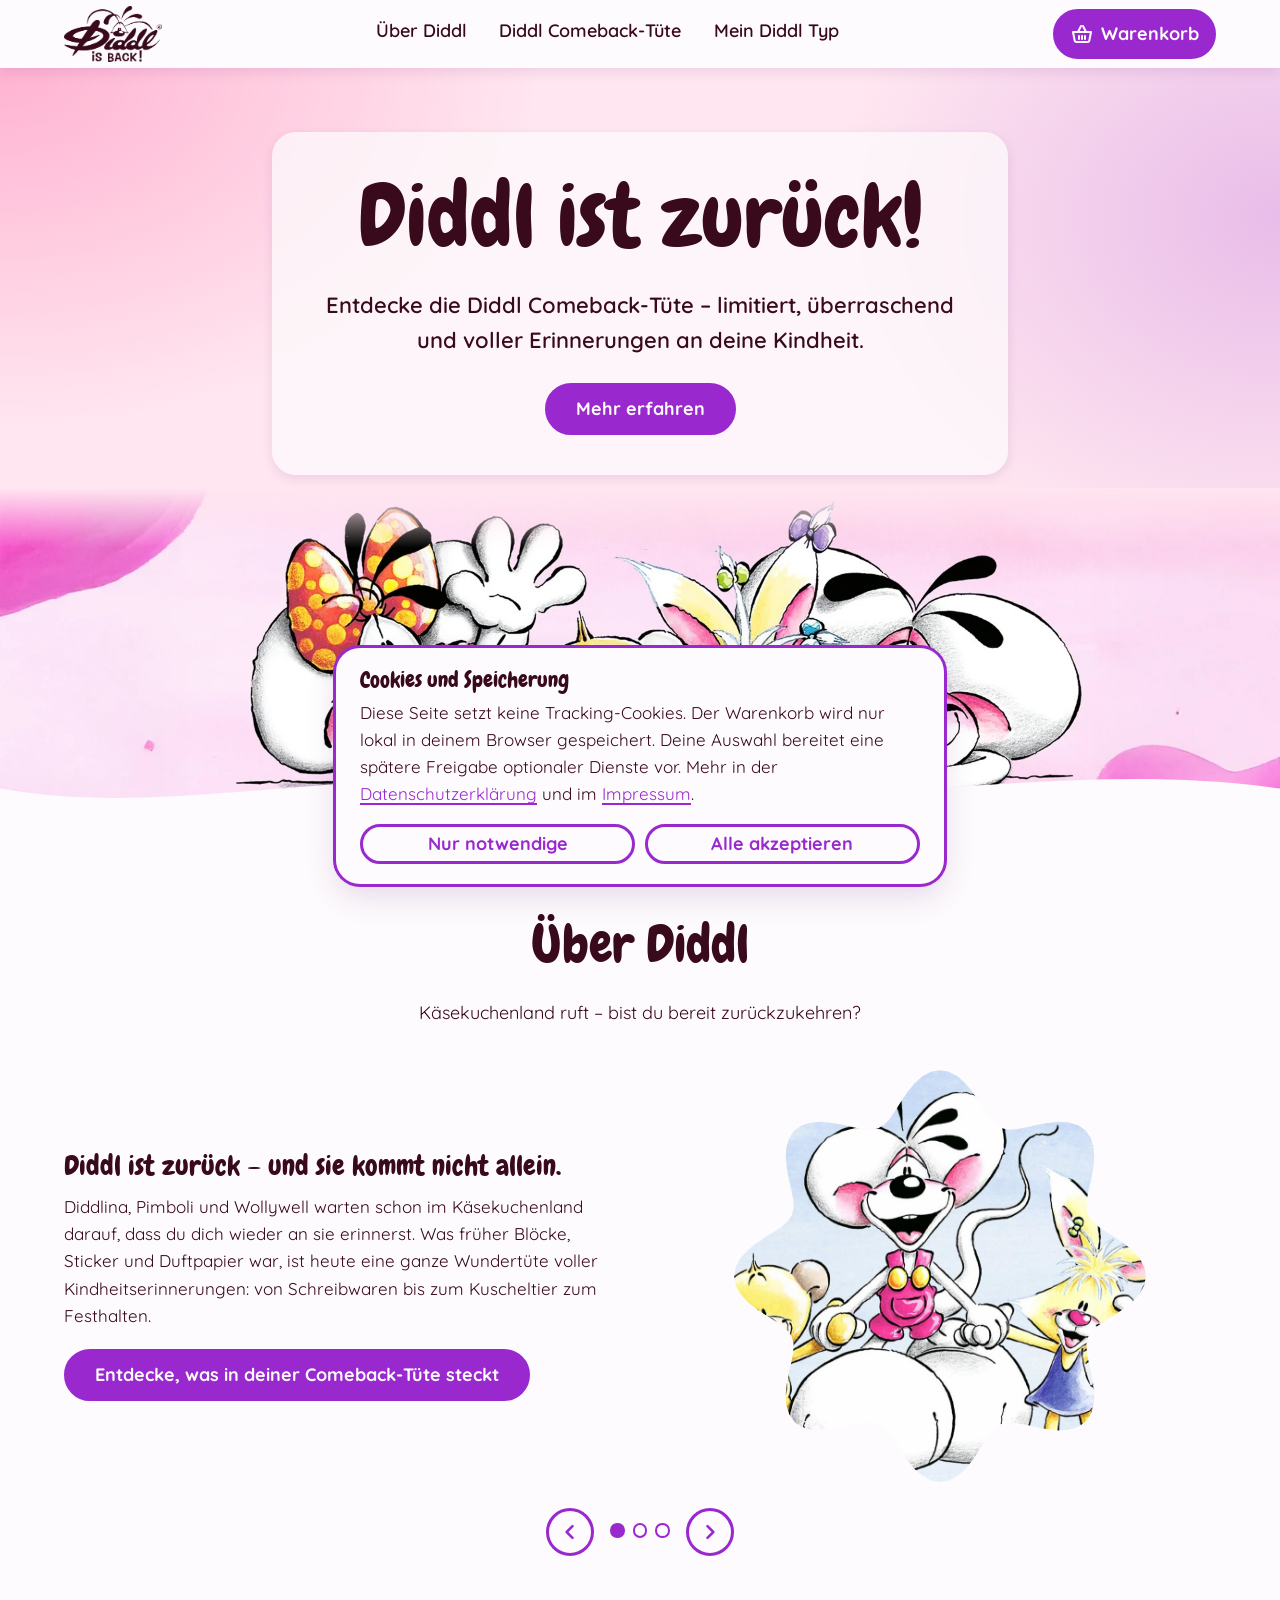
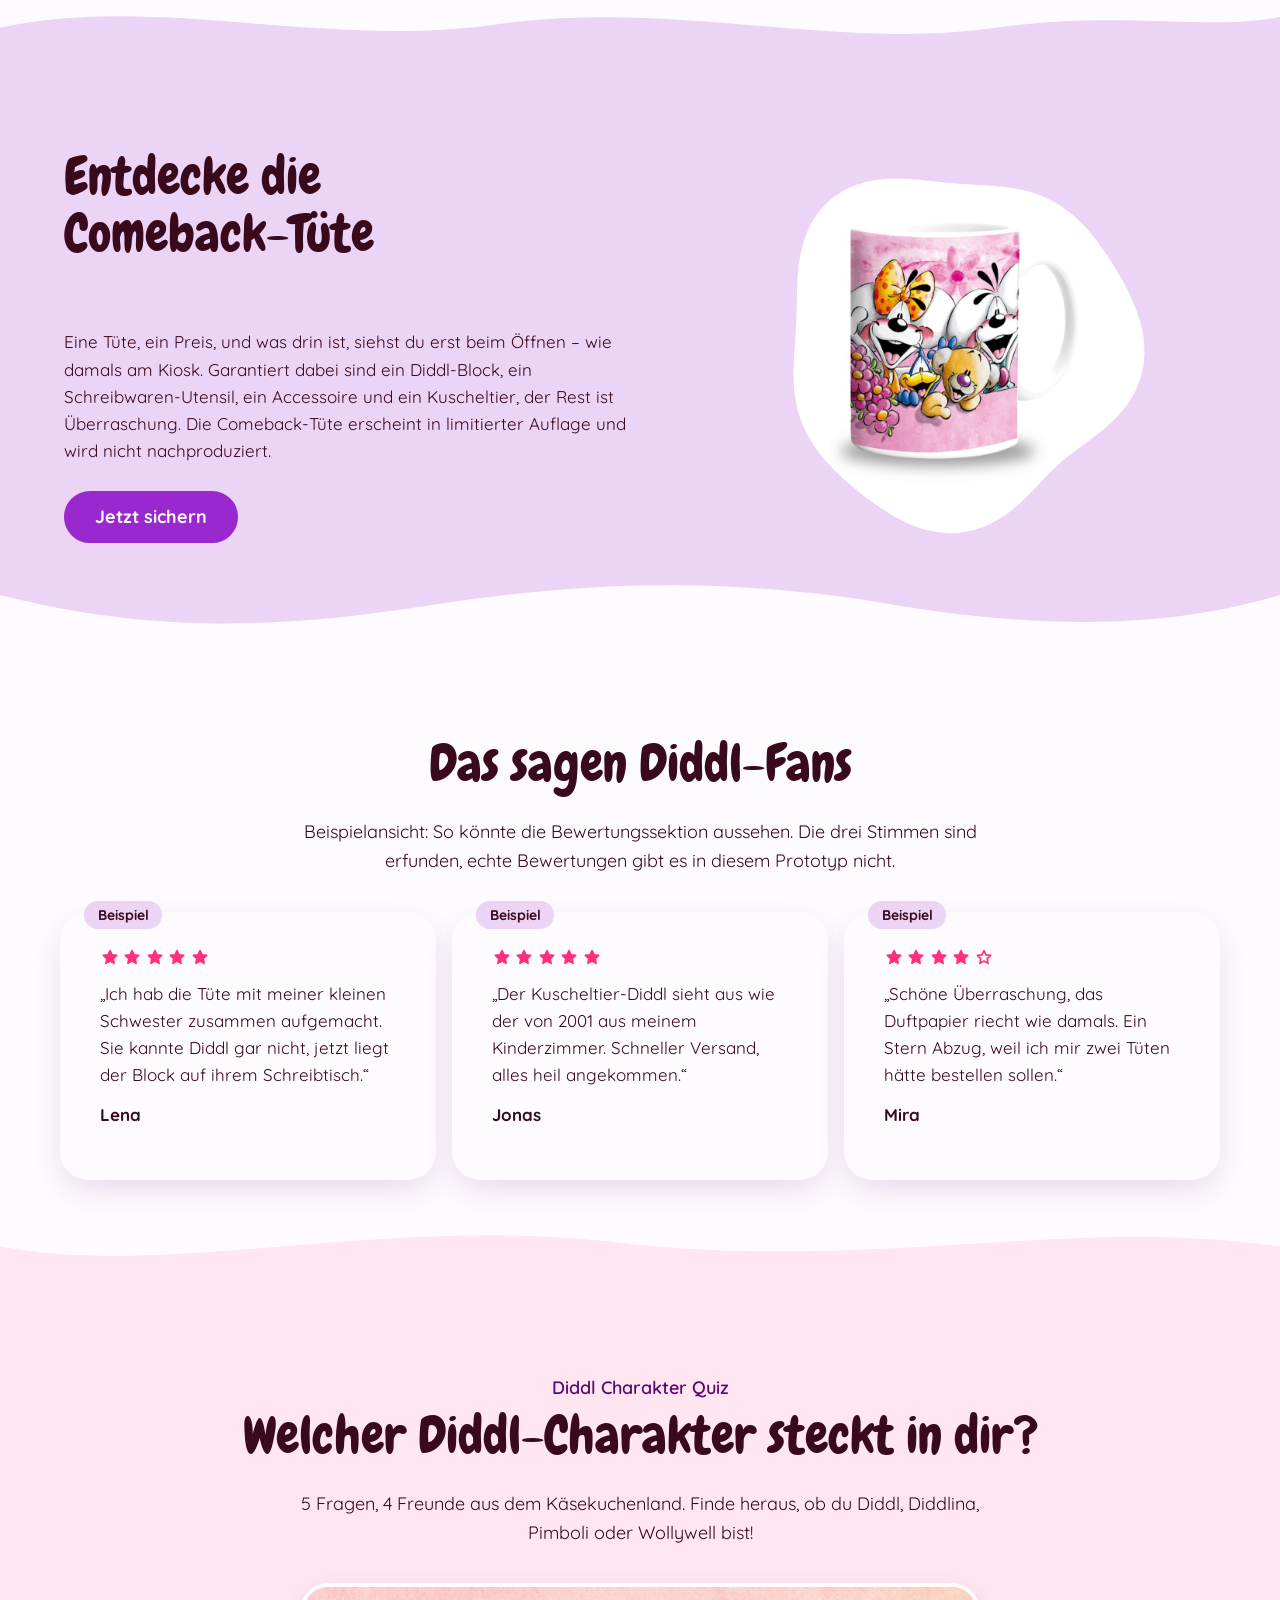
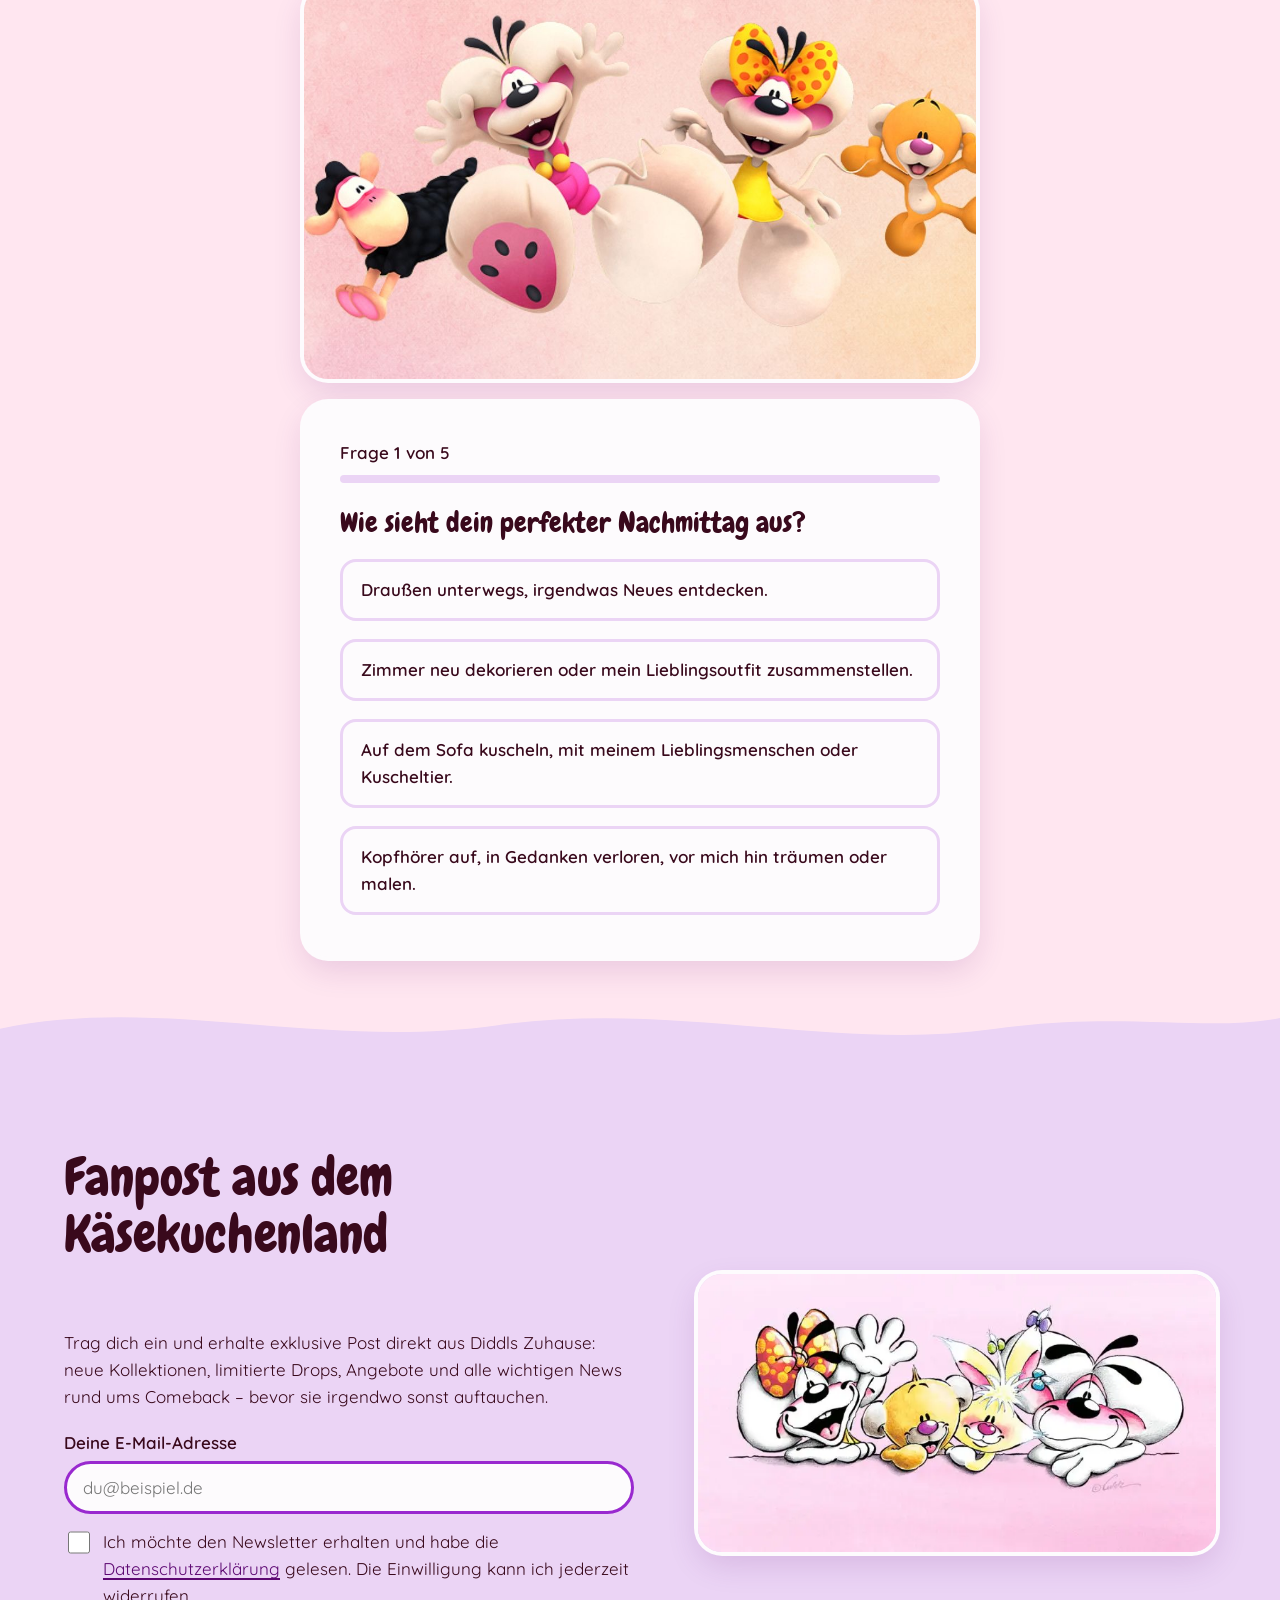
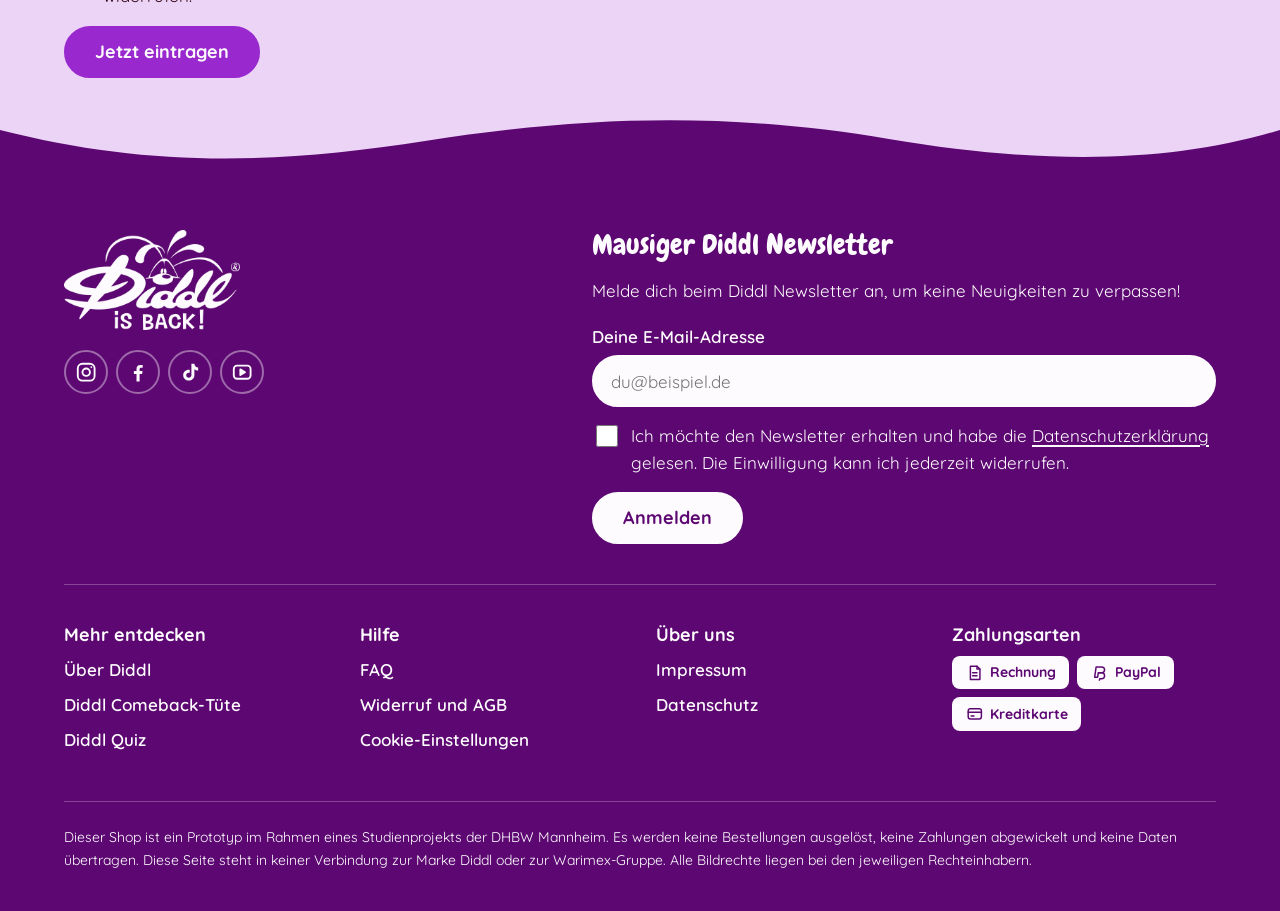
==== commit 0b43115c: "Feedback 14.09.: Hero als Hintergrundbild, Blütenformen, Bewertungen, Newsletter-Section, neuer Foot" ====
--- a/index.html
+++ b/index.html
@@ -4,14 +4,14 @@
   <meta charset="utf-8">
   <meta name="viewport" content="width=device-width, initial-scale=1">
   <title>Diddl ist zurück – die Diddl Comeback-Tüte</title>
-  <meta name="description" content="Diddl ist zurück in der DACH-Region. Entdecke die limitierte Diddl Comeback-Tüte mit Block, Schreibwaren und Kuscheltier – und finde heraus, welcher Diddl du bist.">
+  <meta name="description" content="Diddl ist zurück. Entdecke die limitierte Diddl Comeback-Tüte mit Block, Schreibwaren, Accessoire und Kuscheltier – und finde heraus, welcher Diddl-Charakter in dir steckt.">
   <meta name="robots" content="index, follow">
   <meta property="og:type" content="website">
   <meta property="og:locale" content="de_DE">
   <meta property="og:site_name" content="Diddl Comeback-Tüte">
   <meta property="og:title" content="Diddl ist zurück – die Diddl Comeback-Tüte">
-  <meta property="og:description" content="Diddl ist zurück in der DACH-Region. Entdecke die limitierte Diddl Comeback-Tüte mit Block, Schreibwaren und Kuscheltier – und finde heraus, welcher Diddl du bist.">
-  <meta property="og:image" content="https://aylamaus.github.io/diddl-comeback-tuete/assets/img/hero-banner.webp">
+  <meta property="og:description" content="Diddl ist zurück. Entdecke die limitierte Diddl Comeback-Tüte mit Block, Schreibwaren, Accessoire und Kuscheltier – und finde heraus, welcher Diddl-Charakter in dir steckt.">
+  <meta property="og:image" content="assets/img/hero-banner.webp">
   <meta name="twitter:card" content="summary_large_image">
   <link rel="icon" href="favicon.ico" sizes="32x32">
   <link rel="icon" href="assets/img/favicon.png" type="image/png" sizes="128x128">
@@ -30,7 +30,7 @@
       <ul class="nav__liste">
         <li><a class="nav__link" href="index.html#ueber-diddl">Über Diddl</a></li>
         <li><a class="nav__link" href="produkt.html">Diddl Comeback-Tüte</a></li>
-        <li><a class="nav__link" href="index.html#geheim">Geheim</a></li>
+        <li><a class="nav__link" href="index.html#mein-diddl-typ">Mein Diddl Typ</a></li>
       </ul>
     </nav>
     <div class="kopf__rechts">
@@ -49,93 +49,100 @@
   </div>
 </header>
 <main id="hauptinhalt" tabindex="-1">
+  <!-- Formen für die Bildmasken (Blüte und Blob), einmal pro Seite -->
+  <svg width="0" height="0" aria-hidden="true" focusable="false" style="position:absolute">
+    <defs>
+      <clipPath id="clip-bluete" clipPathUnits="objectBoundingBox"><path d="M0.9950,0.5000 L0.9912,0.5214 L0.9803,0.5420 L0.9635,0.5610 L0.9427,0.5781 L0.9202,0.5932 L0.8984,0.6068 L0.8795,0.6196 L0.8649,0.6328 L0.8557,0.6473 L0.8519,0.6641 L0.8529,0.6837 L0.8572,0.7062 L0.8630,0.7313 L0.8683,0.7579 L0.8709,0.7846 L0.8693,0.8099 L0.8625,0.8322 L0.8500,0.8500 L0.8322,0.8625 L0.8099,0.8693 L0.7846,0.8709 L0.7579,0.8683 L0.7313,0.8630 L0.7063,0.8572 L0.6837,0.8529 L0.6641,0.8519 L0.6473,0.8557 L0.6328,0.8649 L0.6196,0.8795 L0.6068,0.8984 L0.5932,0.9202 L0.5781,0.9427 L0.5610,0.9635 L0.5420,0.9803 L0.5214,0.9912 L0.5000,0.9950 L0.4786,0.9912 L0.4580,0.9803 L0.4390,0.9635 L0.4219,0.9427 L0.4068,0.9202 L0.3932,0.8984 L0.3804,0.8795 L0.3672,0.8649 L0.3527,0.8557 L0.3359,0.8519 L0.3163,0.8529 L0.2938,0.8572 L0.2687,0.8630 L0.2421,0.8683 L0.2154,0.8709 L0.1901,0.8693 L0.1678,0.8625 L0.1500,0.8500 L0.1375,0.8322 L0.1307,0.8099 L0.1291,0.7846 L0.1317,0.7579 L0.1370,0.7313 L0.1428,0.7063 L0.1471,0.6837 L0.1481,0.6641 L0.1443,0.6473 L0.1351,0.6328 L0.1205,0.6196 L0.1016,0.6068 L0.0798,0.5932 L0.0573,0.5781 L0.0365,0.5610 L0.0197,0.5420 L0.0088,0.5214 L0.0050,0.5000 L0.0088,0.4786 L0.0197,0.4580 L0.0365,0.4390 L0.0573,0.4219 L0.0798,0.4068 L0.1016,0.3932 L0.1205,0.3804 L0.1351,0.3672 L0.1443,0.3527 L0.1481,0.3359 L0.1471,0.3163 L0.1428,0.2937 L0.1370,0.2687 L0.1317,0.2421 L0.1291,0.2154 L0.1307,0.1901 L0.1375,0.1678 L0.1500,0.1500 L0.1678,0.1375 L0.1901,0.1307 L0.2154,0.1291 L0.2421,0.1317 L0.2687,0.1370 L0.2937,0.1428 L0.3163,0.1471 L0.3359,0.1481 L0.3527,0.1443 L0.3672,0.1351 L0.3804,0.1205 L0.3932,0.1016 L0.4068,0.0798 L0.4219,0.0573 L0.4390,0.0365 L0.4580,0.0197 L0.4786,0.0088 L0.5000,0.0050 L0.5214,0.0088 L0.5420,0.0197 L0.5610,0.0365 L0.5781,0.0573 L0.5932,0.0798 L0.6068,0.1016 L0.6196,0.1205 L0.6328,0.1351 L0.6473,0.1443 L0.6641,0.1481 L0.6837,0.1471 L0.7062,0.1428 L0.7313,0.1370 L0.7579,0.1317 L0.7846,0.1291 L0.8099,0.1307 L0.8322,0.1375 L0.8500,0.1500 L0.8625,0.1678 L0.8693,0.1901 L0.8709,0.2154 L0.8683,0.2421 L0.8630,0.2687 L0.8572,0.2938 L0.8529,0.3163 L0.8519,0.3359 L0.8557,0.3527 L0.8649,0.3672 L0.8795,0.3804 L0.8984,0.3932 L0.9202,0.4068 L0.9427,0.4219 L0.9635,0.4390 L0.9803,0.4580 L0.9912,0.4786 Z"/></clipPath>
+      <clipPath id="clip-blob" clipPathUnits="objectBoundingBox"><path d="M0.9879,0.5000 L0.9883,0.5213 L0.9869,0.5426 L0.9835,0.5636 L0.9781,0.5843 L0.9709,0.6044 L0.9618,0.6238 L0.9511,0.6422 L0.9389,0.6598 L0.9255,0.6762 L0.9110,0.6917 L0.8958,0.7061 L0.8802,0.7195 L0.8644,0.7321 L0.8485,0.7441 L0.8330,0.7555 L0.8177,0.7666 L0.8030,0.7777 L0.7888,0.7888 L0.7751,0.8002 L0.7618,0.8119 L0.7488,0.8242 L0.7360,0.8370 L0.7232,0.8503 L0.7102,0.8641 L0.6969,0.8782 L0.6830,0.8924 L0.6684,0.9065 L0.6530,0.9203 L0.6367,0.9335 L0.6194,0.9458 L0.6013,0.9569 L0.5823,0.9667 L0.5625,0.9748 L0.5421,0.9811 L0.5212,0.9855 L0.5000,0.9880 L0.4787,0.9885 L0.4574,0.9870 L0.4363,0.9837 L0.4156,0.9787 L0.3953,0.9722 L0.3756,0.9644 L0.3564,0.9554 L0.3379,0.9455 L0.3199,0.9348 L0.3025,0.9236 L0.2856,0.9119 L0.2691,0.8999 L0.2531,0.8876 L0.2374,0.8750 L0.2221,0.8622 L0.2071,0.8491 L0.1925,0.8356 L0.1783,0.8217 L0.1646,0.8073 L0.1515,0.7924 L0.1392,0.7769 L0.1276,0.7607 L0.1171,0.7440 L0.1076,0.7266 L0.0992,0.7086 L0.0921,0.6902 L0.0863,0.6714 L0.0817,0.6523 L0.0783,0.6330 L0.0761,0.6136 L0.0748,0.5943 L0.0744,0.5750 L0.0747,0.5560 L0.0755,0.5371 L0.0767,0.5185 L0.0779,0.5000 L0.0792,0.4816 L0.0803,0.4633 L0.0812,0.4449 L0.0820,0.4263 L0.0825,0.4074 L0.0829,0.3882 L0.0832,0.3686 L0.0838,0.3485 L0.0847,0.3280 L0.0863,0.3071 L0.0887,0.2859 L0.0921,0.2645 L0.0969,0.2432 L0.1031,0.2221 L0.1110,0.2015 L0.1206,0.1817 L0.1321,0.1629 L0.1453,0.1453 L0.1603,0.1292 L0.1768,0.1148 L0.1948,0.1023 L0.2140,0.0916 L0.2342,0.0829 L0.2552,0.0760 L0.2767,0.0710 L0.2984,0.0677 L0.3201,0.0658 L0.3417,0.0652 L0.3630,0.0656 L0.3839,0.0668 L0.4043,0.0685 L0.4243,0.0705 L0.4437,0.0726 L0.4628,0.0746 L0.4815,0.0764 L0.5000,0.0780 L0.5184,0.0793 L0.5367,0.0805 L0.5551,0.0815 L0.5736,0.0825 L0.5923,0.0838 L0.6111,0.0854 L0.6301,0.0875 L0.6491,0.0904 L0.6681,0.0941 L0.6870,0.0989 L0.7057,0.1048 L0.7241,0.1118 L0.7420,0.1201 L0.7593,0.1296 L0.7760,0.1403 L0.7920,0.1520 L0.8073,0.1647 L0.8218,0.1782 L0.8355,0.1925 L0.8486,0.2075 L0.8611,0.2229 L0.8731,0.2388 L0.8845,0.2550 L0.8956,0.2716 L0.9064,0.2884 L0.9169,0.3056 L0.9270,0.3231 L0.9368,0.3410 L0.9462,0.3593 L0.9551,0.3781 L0.9632,0.3973 L0.9706,0.4170 L0.9770,0.4372 L0.9821,0.4578 L0.9858,0.4788 Z"/></clipPath>
+    </defs>
+  </svg>
+
   <!-- Hero: die eine laute Stelle der Seite -->
   <section class="hero" aria-labelledby="hero-titel">
     <div class="container hero__innen">
       <div class="hero__text">
         <h1 id="hero-titel">Diddl ist zurück!</h1>
-        <p>Entdecke die Diddl Comeback-Tüte – limitiert, überraschend und voller Erinnerungen an den Schulhof.</p>
+        <p>Entdecke die Diddl Comeback-Tüte – limitiert, überraschend und voller Erinnerungen an deine Kindheit.</p>
         <a class="btn" href="produkt.html">Mehr erfahren</a>
       </div>
-      <div class="hero__bild">
-        <picture>
-          <source media="(min-width: 48em)" srcset="assets/img/hero-banner.webp" width="1920" height="800">
-          <img src="assets/img/hero-gruppe.webp" alt="Diddlina, Pimboli, ein gelbes Häschen und Diddl liegen nebeneinander auf rosafarbenem Aquarellgrund und winken." width="730" height="391" fetchpriority="high">
-        </picture>
-      </div>
+    </div>
+    <div class="hero__hintergrund">
+      <picture>
+        <source media="(min-width: 48em)" srcset="assets/img/hero-banner-ohne-logo.jpg" width="1920" height="500">
+        <img src="assets/img/hero-gruppe.webp" alt="Diddlina, Pimboli, ein gelbes Häschen und Diddl liegen nebeneinander auf rosafarbenem Aquarellgrund und winken." width="730" height="391" fetchpriority="high">
+      </picture>
+    </div>
+    <div class="welle welle--hell" aria-hidden="true">
+      <svg viewBox="0 0 1440 80" preserveAspectRatio="none"><path fill="currentColor" d="M0,44 C200,80 420,8 700,40 C980,72 1200,10 1440,44 L1440,80 L0,80 Z"/></svg>
     </div>
   </section>
 
   <!-- Über Diddl: Carousel mit drei Slides -->
-  <section class="section" id="ueber-diddl" aria-labelledby="ueber-titel">
+  <section class="section einblenden" id="ueber-diddl" aria-labelledby="ueber-titel">
     <div class="container">
       <div class="section__kopf zentriert">
         <h2 id="ueber-titel">Über Diddl</h2>
-        <p>Drei Dinge, die du wissen solltest, bevor du wieder anfängst zu sammeln.</p>
+        <p>Käsekuchenland ruft – bist du bereit zurückzukehren?</p>
       </div>
 
       <div class="karussell" data-karussell aria-roledescription="Karussell" aria-label="Über Diddl in drei Slides">
         <p class="visuell-versteckt" data-karussell-status aria-live="polite"></p>
         <ul class="karussell__spur">
-          <li class="slide" data-slide role="group" aria-roledescription="Slide" aria-label="Was ist Diddl?">
+          <li class="slide" data-slide role="group" aria-roledescription="Slide" aria-label="Diddl ist zurück">
             <div class="slide__text">
-              <h3>Was ist Diddl?</h3>
-              <p>Diddl ist die Springmaus mit den großen Füßen, 1990 erfunden von Thomas Goletz. In den 90ern und frühen 2000ern hatte sie Kultstatus: Diddl-Blätter wurden gesammelt, getauscht und in Mappen gehütet wie Schätze.</p>
-              <p>Zuhause ist Diddl im Käsekuchenland, zusammen mit Diddlina, Pimboli dem Knuffelteddy und Ackaturbo, dem Feuerschwanz-Raben.</p>
-            </div>
-            <div class="slide__bild">
-              <img src="assets/img/ueber-1-charaktere.jpg" alt="Diddl breitet die Arme aus, darüber der Schriftzug „Diddl is back!“ auf rosa-gelbem Aquarellgrund." width="1600" height="900" loading="lazy">
-            </div>
-          </li>
-          <li class="slide slide--bild-links" data-slide role="group" aria-roledescription="Slide" aria-label="Warum das Comeback?">
-            <div class="slide__text">
-              <h3>Warum das Comeback?</h3>
-              <p>Im Oktober 2025 kehrte Diddl zuerst in Frankreich und Belgien zurück, seit Sommer 2026 ist die Maus auch in Deutschland, Österreich und der Schweiz wieder da.</p>
-              <p>Die Kollektionen erscheinen in limitierter Auflage und werden nicht nachproduziert. Nostalgie trifft auf eine Generation, die analoge Dinge neu entdeckt: Briefe schreiben, Sticker kleben, Zeichnen.</p>
+              <h3>Diddl ist zurück – und sie kommt nicht allein.</h3>
+              <p>Diddlina, Pimboli und Wollywell warten schon im Käsekuchenland darauf, dass du dich wieder an sie erinnerst. Was früher Blöcke, Sticker und Duftpapier war, ist heute eine ganze Wundertüte voller Kindheitserinnerungen: von Schreibwaren bis zum Kuscheltier zum Festhalten.</p>
+              <a class="btn" href="produkt.html">Entdecke, was in deiner Comeback-Tüte steckt</a>
             </div>
             <div class="slide__bild">
               <img src="assets/img/ueber-2-nostalgie.jpg" alt="Pimboli, Diddl und ein gelbes Häschen stehen lachend nebeneinander vor hellblauem Hintergrund." width="1600" height="900" loading="lazy">
             </div>
           </li>
-          <li class="slide" data-slide role="group" aria-roledescription="Slide" aria-label="Die Comeback-Tüte">
+          <li class="slide slide--bild-links" data-slide role="group" aria-roledescription="Slide" aria-label="Wer ist Diddl?">
             <div class="slide__text">
-              <h3>Die Comeback-Tüte</h3>
-              <p>Zum Comeback gibt es die Diddl Comeback-Tüte: eine Überraschungstüte aus der aktuellen Kollektion, mit garantiert einem Block, Schreibwaren und einem Kuscheltier. Limitiert, nicht nachproduziert.</p>
-              <a class="btn" href="produkt.html">Zur Comeback-Tüte</a>
+              <h3>Wer ist Diddl?</h3>
+              <p>Diddl ist die Springmaus mit den großen Füßen, 1990 erfunden von Thomas Goletz. In den 90ern und frühen 2000ern hatte sie Kultstatus: Diddl-Blätter wurden gesammelt, getauscht und in Mappen gehütet wie Schätze. Zuhause ist Diddl im Käsekuchenland, zusammen mit Diddlina, Pimboli dem Knuffelteddy und Wollywell.</p>
+              <p>Im Oktober 2025 kehrte Diddl zuerst in Frankreich und Belgien zurück, seit Sommer 2026 auch in Deutschland, Österreich und der Schweiz. Die Kollektionen erscheinen in limitierter Auflage und werden nicht nachproduziert.</p>
+            </div>
+            <div class="slide__bild slide__bild--blob">
+              <img src="assets/img/ueber-1-charaktere.jpg" alt="Diddl breitet die Arme aus, darüber der Schriftzug „Diddl is back!“ auf rosa-gelbem Aquarellgrund." width="1600" height="900" loading="lazy">
+            </div>
+          </li>
+          <li class="slide" data-slide role="group" aria-roledescription="Slide" aria-label="Diddl auf TikTok und Instagram">
+            <div class="slide__text">
+              <h3>Zeig, was in deiner Tüte steckt</h3>
+              <p>Unboxing, Tauschen, Sammeln: Auf TikTok und Instagram zeigen Fans gerade, was sie aus ihrer Comeback-Tüte gezogen haben und welche Motive sie noch suchen. Folge Diddl, teile dein Unboxing unter #DiddlIstZurueck und finde Tauschpartner für deine Doppelten.</p>
+              <a class="btn" href="https://www.tiktok.com/@diddl_original" target="_blank" rel="noopener">Diddl auf TikTok folgen</a>
             </div>
             <div class="slide__bild">
-              <img src="assets/img/ueber-3-comeback.jpg" alt="Diddl springt mit bunten Luftballons über einen grünen Farbstreifen, daneben der Schriftzug „Diddl is back!“." width="1600" height="708" loading="lazy">
+              <img src="assets/img/ueber-3-laden.jpg" alt="Diddl-Kuscheltiere und Blöcke in einem Ladenregal, im Vordergrund filmt jemand die Auslage mit dem Smartphone." width="1200" height="1200" loading="lazy">
             </div>
           </li>
         </ul>
         <div class="karussell__steuerung">
-          <button class="karussell__pfeil" type="button" data-karussell-zurueck aria-label="Vorheriger Slide">
-            <svg viewBox="0 0 24 24" fill="none" stroke="currentColor" stroke-width="3" stroke-linecap="round" stroke-linejoin="round" aria-hidden="true" focusable="false"><path d="M15 5l-7 7 7 7"/></svg>
-          </button>
+          <button class="karussell__pfeil" type="button" data-karussell-zurueck aria-label="Vorheriger Slide"><svg viewBox="0 0 24 24" fill="none" stroke="currentColor" stroke-width="3" stroke-linecap="round" stroke-linejoin="round" aria-hidden="true" focusable="false"><path d="M15 5l-7 7 7 7"/></svg></button>
           <ul class="karussell__punkte">
-            <li><button class="karussell__punkt" type="button" data-karussell-punkt aria-label="Slide 1: Was ist Diddl?"></button></li>
-            <li><button class="karussell__punkt" type="button" data-karussell-punkt aria-label="Slide 2: Warum das Comeback?"></button></li>
-            <li><button class="karussell__punkt" type="button" data-karussell-punkt aria-label="Slide 3: Die Comeback-Tüte"></button></li>
+            <li><button class="karussell__punkt" type="button" data-karussell-punkt aria-label="Slide 1: Diddl ist zurück"></button></li>
+            <li><button class="karussell__punkt" type="button" data-karussell-punkt aria-label="Slide 2: Wer ist Diddl?"></button></li>
+            <li><button class="karussell__punkt" type="button" data-karussell-punkt aria-label="Slide 3: Diddl auf TikTok und Instagram"></button></li>
           </ul>
-          <button class="karussell__pfeil" type="button" data-karussell-vor aria-label="Nächster Slide">
-            <svg viewBox="0 0 24 24" fill="none" stroke="currentColor" stroke-width="3" stroke-linecap="round" stroke-linejoin="round" aria-hidden="true" focusable="false"><path d="M9 5l7 7-7 7"/></svg>
-          </button>
+          <button class="karussell__pfeil" type="button" data-karussell-vor aria-label="Nächster Slide"><svg viewBox="0 0 24 24" fill="none" stroke="currentColor" stroke-width="3" stroke-linecap="round" stroke-linejoin="round" aria-hidden="true" focusable="false"><path d="M9 5l7 7-7 7"/></svg></button>
         </div>
       </div>
     </div>
     <div class="welle welle--flieder" aria-hidden="true">
-      <svg viewBox="0 0 1440 80" preserveAspectRatio="none"><path fill="currentColor" d="M0,44 C200,80 420,8 700,40 C980,72 1200,10 1440,44 L1440,80 L0,80 Z"/></svg>
+      <svg viewBox="0 0 1440 80" preserveAspectRatio="none"><path fill="currentColor" d="M0,52 C180,14 360,76 560,48 C760,20 940,78 1120,52 C1260,32 1360,56 1440,40 L1440,80 L0,80 Z"/></svg>
     </div>
   </section>
 
   <!-- Teaser Comeback-Tüte -->
-  <section class="section section--flieder" aria-labelledby="teaser-titel">
+  <section class="section section--flieder einblenden" aria-labelledby="teaser-titel">
     <div class="container teaser">
       <div class="teaser__text">
         <div class="section__kopf">
           <h2 id="teaser-titel">Entdecke die Comeback-Tüte</h2>
         </div>
-        <p>Eine Tüte, ein Preis, und was drin ist, siehst du erst beim Öffnen – wie damals am Kiosk. Garantiert dabei sind ein Diddl-Block, ein Schreibwaren-Utensil und ein Kuscheltier, der Rest ist Überraschung. Die Comeback-Tüte erscheint in limitierter Auflage und wird nicht nachproduziert.</p>
+        <p>Eine Tüte, ein Preis, und was drin ist, siehst du erst beim Öffnen – wie damals am Kiosk. Garantiert dabei sind ein Diddl-Block, ein Schreibwaren-Utensil, ein Accessoire und ein Kuscheltier, der Rest ist Überraschung. Die Comeback-Tüte erscheint in limitierter Auflage und wird nicht nachproduziert.</p>
         <a class="btn" href="produkt.html">Jetzt sichern</a>
       </div>
       <div class="teaser__bild">
@@ -143,16 +150,53 @@
       </div>
     </div>
     <div class="welle welle--hell" aria-hidden="true">
-      <svg viewBox="0 0 1440 80" preserveAspectRatio="none"><path fill="currentColor" d="M0,52 C180,14 360,76 560,48 C760,20 940,78 1120,52 C1260,32 1360,56 1440,40 L1440,80 L0,80 Z"/></svg>
-    </div>
-  </section>
-
-  <!-- Quiz -->
-  <section class="section" id="geheim" aria-labelledby="quiz-titel">
+      <svg viewBox="0 0 1440 80" preserveAspectRatio="none"><path fill="currentColor" d="M0,30 C160,70 300,70 480,42 C660,14 820,10 1000,40 C1180,70 1320,66 1440,30 L1440,80 L0,80 Z"/></svg>
+    </div>
+  </section>
+
+  <!-- Bewertungen: Beispielansicht -->
+  <section class="section einblenden" id="bewertungen" aria-labelledby="bewertungen-titel">
     <div class="container">
       <div class="section__kopf zentriert">
-        <h2 id="quiz-titel">Welcher Diddl bist du?</h2>
-        <p>Fünf Fragen, vier Freunde aus dem Käsekuchenland. Keine Psychologie, nur Käsekuchen.</p>
+        <h2 id="bewertungen-titel">Das sagen Diddl-Fans</h2>
+        <p>Beispielansicht: So könnte die Bewertungssektion aussehen. Die drei Stimmen sind erfunden, echte Bewertungen gibt es in diesem Prototyp nicht.</p>
+      </div>
+      <ul class="bewertungen" data-bewertungen>
+        <li class="bewertung sticker-karte">
+          <span class="bewertung__etikett">Beispiel</span>
+          <div class="bewertung__sterne" role="img" aria-label="5 von 5 Sternen"><svg viewBox="0 0 24 24" fill="currentColor" stroke="currentColor" stroke-width="2" stroke-linejoin="round" aria-hidden="true" focusable="false"><path d="M12 3l2.4 5.2 5.6.7-4.1 3.9 1 5.6-4.9-2.7-4.9 2.7 1-5.6L4 8.9l5.6-.7z"/></svg><svg viewBox="0 0 24 24" fill="currentColor" stroke="currentColor" stroke-width="2" stroke-linejoin="round" aria-hidden="true" focusable="false"><path d="M12 3l2.4 5.2 5.6.7-4.1 3.9 1 5.6-4.9-2.7-4.9 2.7 1-5.6L4 8.9l5.6-.7z"/></svg><svg viewBox="0 0 24 24" fill="currentColor" stroke="currentColor" stroke-width="2" stroke-linejoin="round" aria-hidden="true" focusable="false"><path d="M12 3l2.4 5.2 5.6.7-4.1 3.9 1 5.6-4.9-2.7-4.9 2.7 1-5.6L4 8.9l5.6-.7z"/></svg><svg viewBox="0 0 24 24" fill="currentColor" stroke="currentColor" stroke-width="2" stroke-linejoin="round" aria-hidden="true" focusable="false"><path d="M12 3l2.4 5.2 5.6.7-4.1 3.9 1 5.6-4.9-2.7-4.9 2.7 1-5.6L4 8.9l5.6-.7z"/></svg><svg viewBox="0 0 24 24" fill="currentColor" stroke="currentColor" stroke-width="2" stroke-linejoin="round" aria-hidden="true" focusable="false"><path d="M12 3l2.4 5.2 5.6.7-4.1 3.9 1 5.6-4.9-2.7-4.9 2.7 1-5.6L4 8.9l5.6-.7z"/></svg></div>
+          <p>„Ich hab die Tüte mit meiner kleinen Schwester zusammen aufgemacht. Sie kannte Diddl gar nicht, jetzt liegt der Block auf ihrem Schreibtisch.“</p>
+          <p class="bewertung__name">Lena</p>
+        </li>
+        <li class="bewertung sticker-karte">
+          <span class="bewertung__etikett">Beispiel</span>
+          <div class="bewertung__sterne" role="img" aria-label="5 von 5 Sternen"><svg viewBox="0 0 24 24" fill="currentColor" stroke="currentColor" stroke-width="2" stroke-linejoin="round" aria-hidden="true" focusable="false"><path d="M12 3l2.4 5.2 5.6.7-4.1 3.9 1 5.6-4.9-2.7-4.9 2.7 1-5.6L4 8.9l5.6-.7z"/></svg><svg viewBox="0 0 24 24" fill="currentColor" stroke="currentColor" stroke-width="2" stroke-linejoin="round" aria-hidden="true" focusable="false"><path d="M12 3l2.4 5.2 5.6.7-4.1 3.9 1 5.6-4.9-2.7-4.9 2.7 1-5.6L4 8.9l5.6-.7z"/></svg><svg viewBox="0 0 24 24" fill="currentColor" stroke="currentColor" stroke-width="2" stroke-linejoin="round" aria-hidden="true" focusable="false"><path d="M12 3l2.4 5.2 5.6.7-4.1 3.9 1 5.6-4.9-2.7-4.9 2.7 1-5.6L4 8.9l5.6-.7z"/></svg><svg viewBox="0 0 24 24" fill="currentColor" stroke="currentColor" stroke-width="2" stroke-linejoin="round" aria-hidden="true" focusable="false"><path d="M12 3l2.4 5.2 5.6.7-4.1 3.9 1 5.6-4.9-2.7-4.9 2.7 1-5.6L4 8.9l5.6-.7z"/></svg><svg viewBox="0 0 24 24" fill="currentColor" stroke="currentColor" stroke-width="2" stroke-linejoin="round" aria-hidden="true" focusable="false"><path d="M12 3l2.4 5.2 5.6.7-4.1 3.9 1 5.6-4.9-2.7-4.9 2.7 1-5.6L4 8.9l5.6-.7z"/></svg></div>
+          <p>„Der Kuscheltier-Diddl sieht aus wie der von 2001 aus meinem Kinderzimmer. Schneller Versand, alles heil angekommen.“</p>
+          <p class="bewertung__name">Jonas</p>
+        </li>
+        <li class="bewertung sticker-karte">
+          <span class="bewertung__etikett">Beispiel</span>
+          <div class="bewertung__sterne" role="img" aria-label="4 von 5 Sternen"><svg viewBox="0 0 24 24" fill="currentColor" stroke="currentColor" stroke-width="2" stroke-linejoin="round" aria-hidden="true" focusable="false"><path d="M12 3l2.4 5.2 5.6.7-4.1 3.9 1 5.6-4.9-2.7-4.9 2.7 1-5.6L4 8.9l5.6-.7z"/></svg><svg viewBox="0 0 24 24" fill="currentColor" stroke="currentColor" stroke-width="2" stroke-linejoin="round" aria-hidden="true" focusable="false"><path d="M12 3l2.4 5.2 5.6.7-4.1 3.9 1 5.6-4.9-2.7-4.9 2.7 1-5.6L4 8.9l5.6-.7z"/></svg><svg viewBox="0 0 24 24" fill="currentColor" stroke="currentColor" stroke-width="2" stroke-linejoin="round" aria-hidden="true" focusable="false"><path d="M12 3l2.4 5.2 5.6.7-4.1 3.9 1 5.6-4.9-2.7-4.9 2.7 1-5.6L4 8.9l5.6-.7z"/></svg><svg viewBox="0 0 24 24" fill="currentColor" stroke="currentColor" stroke-width="2" stroke-linejoin="round" aria-hidden="true" focusable="false"><path d="M12 3l2.4 5.2 5.6.7-4.1 3.9 1 5.6-4.9-2.7-4.9 2.7 1-5.6L4 8.9l5.6-.7z"/></svg><svg viewBox="0 0 24 24" fill="none" stroke="currentColor" stroke-width="2" stroke-linejoin="round" aria-hidden="true" focusable="false"><path d="M12 3l2.4 5.2 5.6.7-4.1 3.9 1 5.6-4.9-2.7-4.9 2.7 1-5.6L4 8.9l5.6-.7z"/></svg></div>
+          <p>„Schöne Überraschung, das Duftpapier riecht wie damals. Ein Stern Abzug, weil ich mir zwei Tüten hätte bestellen sollen.“</p>
+          <p class="bewertung__name">Mira</p>
+        </li>
+      </ul>
+    </div>
+    <div class="welle welle--rosa" aria-hidden="true">
+      <svg viewBox="0 0 1440 80" preserveAspectRatio="none"><path fill="currentColor" d="M0,44 C200,80 420,8 700,40 C980,72 1200,10 1440,44 L1440,80 L0,80 Z"/></svg>
+    </div>
+  </section>
+
+  <!-- Quiz -->
+  <section class="section section--rosa einblenden" id="mein-diddl-typ" aria-labelledby="quiz-titel">
+    <div class="container">
+      <div class="section__kopf zentriert">
+        <p class="vorzeile">Diddl Charakter Quiz</p>
+        <h2 id="quiz-titel">Welcher Diddl-Charakter steckt in dir?</h2>
+        <p>5 Fragen, 4 Freunde aus dem Käsekuchenland. Finde heraus, ob du Diddl, Diddlina, Pimboli oder Wollywell bist!</p>
+      </div>
+      <div class="quiz__kopfbild">
+        <img src="assets/img/quiz-kopf.jpg" alt="Wollywell, Diddl, Diddlina und Pimboli springen fröhlich vor rosafarbenem Hintergrund." width="1200" height="700" loading="lazy">
       </div>
       <div class="quiz sticker-karte" data-quiz>
         <div class="quiz__ohne-js zentriert">
@@ -160,51 +204,71 @@
         </div>
       </div>
     </div>
+    <div class="welle welle--flieder" aria-hidden="true">
+      <svg viewBox="0 0 1440 80" preserveAspectRatio="none"><path fill="currentColor" d="M0,52 C180,14 360,76 560,48 C760,20 940,78 1120,52 C1260,32 1360,56 1440,40 L1440,80 L0,80 Z"/></svg>
+    </div>
+  </section>
+
+  <!-- Newsletter -->
+  <section class="section section--flieder einblenden" id="newsletter" aria-labelledby="newsletter-titel">
+    <div class="container fanpost">
+      <div class="newsletter">
+        <div class="section__kopf">
+          <h2 id="newsletter-titel">Fanpost aus dem Käsekuchenland</h2>
+        </div>
+        <p>Trag dich ein und erhalte exklusive Post direkt aus Diddls Zuhause: neue Kollektionen, limitierte Drops, Angebote und alle wichtigen News rund ums Comeback – bevor sie irgendwo sonst auftauchen.</p>
+        <form data-newsletter novalidate>
+          <div class="newsletter__feld">
+            <label for="fanpost-email">Deine E-Mail-Adresse</label>
+            <input type="email" id="fanpost-email" name="email" autocomplete="email" required placeholder="du@beispiel.de">
+          </div>
+          <div class="checkbox-zeile">
+            <input type="checkbox" id="fanpost-einwilligung" name="einwilligung" required>
+            <label for="fanpost-einwilligung">Ich möchte den Newsletter erhalten und habe die <a href="datenschutz.html#newsletter">Datenschutzerklärung</a> gelesen. Die Einwilligung kann ich jederzeit widerrufen.</label>
+          </div>
+          <button class="btn" type="submit">Jetzt eintragen</button>
+          <div class="newsletter__erfolg" data-newsletter-erfolg tabindex="-1" hidden>
+            <p><strong>Fast geschafft.</strong> In einem echten Betrieb bekämst du jetzt eine E-Mail mit einem Bestätigungslink (Double-Opt-In). Dieser Prototyp versendet nichts und speichert deine Adresse nicht.</p>
+          </div>
+        </form>
+      </div>
+      <div class="fanpost__bild">
+        <img src="assets/img/hero-gruppe.webp" alt="Diddlina, Pimboli, ein gelbes Häschen und Diddl liegen nebeneinander und winken." width="730" height="391" loading="lazy">
+      </div>
+    </div>
+    <div class="welle welle--dunkel" aria-hidden="true">
+      <svg viewBox="0 0 1440 80" preserveAspectRatio="none"><path fill="currentColor" d="M0,30 C160,70 300,70 480,42 C660,14 820,10 1000,40 C1180,70 1320,66 1440,30 L1440,80 L0,80 Z"/></svg>
+    </div>
   </section>
 </main>
 <footer class="fuss">
   <div class="container">
-    <div class="fuss__raster">
+    <div class="fuss__oben">
       <div class="fuss__logo">
         <img src="assets/img/logo-diddl-is-back-hell.png" alt="Diddl is back!" width="1000" height="572" loading="lazy">
-        <h2>Folge Diddl</h2>
+        <h2 class="visuell-versteckt">Diddl in den sozialen Medien</h2>
         <ul class="social">
-          <li><a href="https://www.instagram.com/diddl_original" target="_blank" rel="noopener">
-            <svg viewBox="0 0 24 24" fill="none" stroke="currentColor" stroke-width="2" stroke-linecap="round" aria-hidden="true" focusable="false"><rect x="3" y="3" width="18" height="18" rx="5"/><circle cx="12" cy="12" r="4"/><circle cx="17.5" cy="6.5" r="1" fill="currentColor" stroke="none"/></svg>
-            Instagram</a></li>
-          <li><a href="https://www.facebook.com/DieDiddlmaus" target="_blank" rel="noopener">
-            <svg viewBox="0 0 24 24" fill="currentColor" aria-hidden="true" focusable="false"><path d="M13.5 22v-8h2.7l.4-3.2h-3.1V8.8c0-.9.3-1.6 1.6-1.6h1.7V4.4c-.3 0-1.3-.1-2.5-.1-2.5 0-4.1 1.5-4.1 4.2v2.3H7.4V14h2.8v8h3.3z"/></svg>
-            Facebook</a></li>
-          <li><a href="https://www.tiktok.com/@diddl_original" target="_blank" rel="noopener">
-            <svg viewBox="0 0 24 24" fill="currentColor" aria-hidden="true" focusable="false"><path d="M16.5 3c.3 2.3 1.7 3.9 4 4.1v3.1c-1.5 0-2.9-.5-4-1.3v6.3c0 3.3-2.7 5.8-6 5.8S4.5 18.5 4.5 15.2s2.7-5.8 6-5.8c.3 0 .7 0 1 .1v3.2c-.3-.1-.6-.2-1-.2-1.5 0-2.8 1.2-2.8 2.7s1.3 2.7 2.8 2.7 2.8-1.2 2.8-2.7V3h3.2z"/></svg>
-            TikTok</a></li>
-          <li><a href="https://www.youtube.com/channel/UCt2q9qyNrg0_lAfLlLSKwDA" target="_blank" rel="noopener">
-            <svg viewBox="0 0 24 24" fill="none" stroke="currentColor" stroke-width="2" stroke-linejoin="round" aria-hidden="true" focusable="false"><path d="M3 8.5C3 6.6 4.6 5 6.5 5h11C19.4 5 21 6.6 21 8.5v7c0 1.9-1.6 3.5-3.5 3.5h-11C4.6 19 3 17.4 3 15.5v-7z"/><path d="M10 9l5 3-5 3V9z" fill="currentColor"/></svg>
-            YouTube</a></li>
-        </ul>
-      </div>
-      <nav aria-label="Fußnavigation">
-        <h2>Mehr entdecken</h2>
-        <ul class="fuss__liste">
-          <li><a href="index.html#ueber-diddl">Über Diddl</a></li>
-          <li><a href="produkt.html">Diddl Comeback-Tüte</a></li>
-          <li><a href="faq.html">FAQ</a></li>
-          <li><a href="impressum.html">Impressum</a></li>
-          <li><a href="datenschutz.html">Datenschutz</a></li>
-          <li><a href="widerruf.html">Widerruf und AGB</a></li>
-        </ul>
-      </nav>
+          <li><a href="https://www.instagram.com/diddl_original" target="_blank" rel="noopener" aria-label="Diddl auf Instagram (öffnet in neuem Tab)">
+            <svg viewBox="0 0 24 24" fill="none" stroke="currentColor" stroke-width="2" stroke-linecap="round" aria-hidden="true" focusable="false"><rect x="3" y="3" width="18" height="18" rx="5"/><circle cx="12" cy="12" r="4"/><circle cx="17.5" cy="6.5" r="1" fill="currentColor" stroke="none"/></svg></a></li>
+          <li><a href="https://www.facebook.com/DieDiddlmaus" target="_blank" rel="noopener" aria-label="Diddl auf Facebook (öffnet in neuem Tab)">
+            <svg viewBox="0 0 24 24" fill="currentColor" aria-hidden="true" focusable="false"><path d="M13.5 22v-8h2.7l.4-3.2h-3.1V8.8c0-.9.3-1.6 1.6-1.6h1.7V4.4c-.3 0-1.3-.1-2.5-.1-2.5 0-4.1 1.5-4.1 4.2v2.3H7.4V14h2.8v8h3.3z"/></svg></a></li>
+          <li><a href="https://www.tiktok.com/@diddl_original" target="_blank" rel="noopener" aria-label="Diddl auf TikTok (öffnet in neuem Tab)">
+            <svg viewBox="0 0 24 24" fill="currentColor" aria-hidden="true" focusable="false"><path d="M16.5 3c.3 2.3 1.7 3.9 4 4.1v3.1c-1.5 0-2.9-.5-4-1.3v6.3c0 3.3-2.7 5.8-6 5.8S4.5 18.5 4.5 15.2s2.7-5.8 6-5.8c.3 0 .7 0 1 .1v3.2c-.3-.1-.6-.2-1-.2-1.5 0-2.8 1.2-2.8 2.7s1.3 2.7 2.8 2.7 2.8-1.2 2.8-2.7V3h3.2z"/></svg></a></li>
+          <li><a href="https://www.youtube.com/channel/UCt2q9qyNrg0_lAfLlLSKwDA" target="_blank" rel="noopener" aria-label="Diddl auf YouTube (öffnet in neuem Tab)">
+            <svg viewBox="0 0 24 24" fill="none" stroke="currentColor" stroke-width="2" stroke-linejoin="round" aria-hidden="true" focusable="false"><path d="M3 8.5C3 6.6 4.6 5 6.5 5h11C19.4 5 21 6.6 21 8.5v7c0 1.9-1.6 3.5-3.5 3.5h-11C4.6 19 3 17.4 3 15.5v-7z"/><path d="M10 9l5 3-5 3V9z" fill="currentColor"/></svg></a></li>
+        </ul>
+      </div>
       <div class="newsletter">
         <h2>Mausiger Diddl Newsletter</h2>
         <p>Melde dich beim Diddl Newsletter an, um keine Neuigkeiten zu verpassen!</p>
         <form data-newsletter novalidate>
           <div class="newsletter__feld">
-            <label for="newsletter-email">Deine E-Mail-Adresse</label>
-            <input type="email" id="newsletter-email" name="email" autocomplete="email" required placeholder="du@beispiel.de">
+            <label for="fuss-newsletter-email">Deine E-Mail-Adresse</label>
+            <input type="email" id="fuss-newsletter-email" name="email" autocomplete="email" required placeholder="du@beispiel.de">
           </div>
           <div class="checkbox-zeile">
-            <input type="checkbox" id="newsletter-einwilligung" name="einwilligung" required>
-            <label for="newsletter-einwilligung">Ich möchte den Newsletter erhalten und habe die <a href="datenschutz.html#newsletter">Datenschutzerklärung</a> gelesen. Die Einwilligung kann ich jederzeit widerrufen.</label>
+            <input type="checkbox" id="fuss-newsletter-einwilligung" name="einwilligung" required>
+            <label for="fuss-newsletter-einwilligung">Ich möchte den Newsletter erhalten und habe die <a href="datenschutz.html#newsletter">Datenschutzerklärung</a> gelesen. Die Einwilligung kann ich jederzeit widerrufen.</label>
           </div>
           <button class="btn btn--hell" type="submit">Anmelden</button>
           <div class="newsletter__erfolg" data-newsletter-erfolg tabindex="-1" hidden>
@@ -213,18 +277,50 @@
         </form>
       </div>
     </div>
+    <div class="fuss__unten">
+      <nav aria-label="Mehr entdecken">
+        <h3>Mehr entdecken</h3>
+        <ul class="fuss__liste">
+          <li><a href="index.html#ueber-diddl">Über Diddl</a></li>
+          <li><a href="produkt.html">Diddl Comeback-Tüte</a></li>
+          <li><a href="index.html#mein-diddl-typ">Diddl Quiz</a></li>
+        </ul>
+      </nav>
+      <nav aria-label="Hilfe">
+        <h3>Hilfe</h3>
+        <ul class="fuss__liste">
+          <li><a href="faq.html">FAQ</a></li>
+          <li><a href="widerruf.html">Widerruf und AGB</a></li>
+          <li><a href="datenschutz.html#cookies" data-consent-oeffnen>Cookie-Einstellungen</a></li>
+        </ul>
+      </nav>
+      <nav aria-label="Über uns">
+        <h3>Über uns</h3>
+        <ul class="fuss__liste">
+          <li><a href="impressum.html">Impressum</a></li>
+          <li><a href="datenschutz.html">Datenschutz</a></li>
+        </ul>
+      </nav>
+      <div>
+        <h3>Zahlungsarten</h3>
+        <ul class="zahlung">
+          <li><svg viewBox="0 0 24 24" fill="none" stroke="currentColor" stroke-width="2" stroke-linecap="round" stroke-linejoin="round" aria-hidden="true" focusable="false"><path d="M6 3h9l4 4v14H6z"/><path d="M15 3v4h4M9 12h6M9 16h6"/></svg>Rechnung</li>
+          <li><svg viewBox="0 0 24 24" fill="none" stroke="currentColor" stroke-width="2" stroke-linecap="round" stroke-linejoin="round" aria-hidden="true" focusable="false"><path d="M7 4h7.5a4 4 0 0 1 0 8H10l-1 6H5z"/><path d="M10 12h4.5a4 4 0 0 1 0 8H12l-.5 2"/></svg>PayPal</li>
+          <li><svg viewBox="0 0 24 24" fill="none" stroke="currentColor" stroke-width="2" stroke-linecap="round" stroke-linejoin="round" aria-hidden="true" focusable="false"><rect x="3" y="5" width="18" height="14" rx="3"/><path d="M3 10h18M7 15h4"/></svg>Kreditkarte</li>
+        </ul>
+      </div>
+    </div>
     <div class="fuss__hinweis">
       <p>Dieser Shop ist ein Prototyp im Rahmen eines Studienprojekts der DHBW Mannheim. Es werden keine Bestellungen ausgelöst, keine Zahlungen abgewickelt und keine Daten übertragen. Diese Seite steht in keiner Verbindung zur Marke Diddl oder zur Warimex-Gruppe. Alle Bildrechte liegen bei den jeweiligen Rechteinhabern.</p>
-      <p><a href="datenschutz.html#cookies" data-consent-oeffnen>Cookie-Einstellungen</a></p>
     </div>
   </div>
 </footer>
 <div class="consent" data-consent role="dialog" aria-labelledby="consent-titel" aria-describedby="consent-text" hidden>
   <h2 id="consent-titel">Cookies und Speicherung</h2>
-  <p id="consent-text">Diese Seite setzt keine Tracking-Cookies. Der Warenkorb wird nur lokal in deinem Browser gespeichert. Deine Auswahl bereitet eine spätere Freigabe optionaler Dienste vor. Mehr in der <a href="datenschutz.html#cookies">Datenschutzerklärung</a>.</p>
+  <p id="consent-text">Diese Seite setzt keine Tracking-Cookies. Der Warenkorb wird nur lokal in deinem Browser gespeichert. Deine Auswahl bereitet eine spätere Freigabe optionaler Dienste vor. Mehr in der <a href="datenschutz.html#cookies">Datenschutzerklärung</a> und im <a href="impressum.html">Impressum</a>.</p>
   <div class="consent__aktionen">
+    <button class="btn btn--klein" type="button" data-consent-wahl="notwendig">Nur notwendige</button>
     <button class="btn btn--klein" type="button" data-consent-wahl="alle">Alle akzeptieren</button>
-    <button class="btn btn--klein btn--sekundaer" type="button" data-consent-wahl="notwendig">Nur notwendige</button>
   </div>
 </div>
 <script src="assets/js/data.js"></script>
--- a/assets/css/style.css
+++ b/assets/css/style.css
@@ -18,6 +18,9 @@
   /* Zwei abgeleitete Pastelltöne (siehe README, Abschnitt Design) */
   --pastel-rosa: #ffe6f0;    /* #ff2f7f + 88 % Weiß */
   --pastel-flieder: #ebd4f5; /* #9929cf + 80 % Weiß */
+  /* Akzentblau aus dem Kundenfeedback vom 14.09.2026: nur für Hover-Zustände,
+     nie für Fließtext (2,4:1 gegen Weiß), mit dunklem Text 7,1:1 */
+  --akzent-blau: #14b2ff;
 
   /* Schatten werden aus dem Violett gemischt, nicht aus Grau */
   --schatten-weich: 0 12px 32px rgba(93, 8, 114, 0.14);
@@ -119,7 +122,6 @@
   outline: 3px solid var(--btn-hover);
   outline-offset: 3px;
   box-shadow: 0 0 0 3px var(--bg-light);
-  border-radius: 6px;
 }
 
 h1, h2, h3, h4 {
@@ -187,9 +189,11 @@
 }
 .section__kopf h2 {
   display: inline-block;
-  text-decoration: underline wavy var(--btn-hover);
-  text-decoration-thickness: 3px;
-  text-underline-offset: 0.18em;
+}
+.section__kopf .vorzeile {
+  font-weight: 600;
+  margin-bottom: 0.25rem;
+  color: var(--bg-dark);
 }
 .section__kopf p {
   font-size: var(--fs-label);
@@ -302,6 +306,12 @@
   padding: 1.25rem 1.5rem;
 }
 .karte-flach--rosa { background: var(--pastel-rosa); }
+/* Violett (#9929cf) erreicht auf Flieder nur 4,27:1, deshalb dort dunkles Violett */
+.karte-flach a,
+.karte-flach .artikel__entfernen,
+.section--flieder a:not(.btn) {
+  color: var(--bg-dark);
+}
 /* c) Hinweiskasten: violetter Rahmen, kleines Etikett oben links */
 .hinweis-kasten {
   position: relative;
@@ -310,6 +320,7 @@
   padding: 1.5rem 1.25rem 1.25rem;
   margin-block: 1.5rem;
   background: var(--bg-light);
+  text-align: left;
 }
 .hinweis-kasten__etikett {
   position: absolute;
@@ -342,9 +353,10 @@
 }
 .kopf__innen {
   display: flex;
+  flex-wrap: wrap;
   align-items: center;
   justify-content: space-between;
-  gap: 1rem;
+  gap: 0.5rem 1rem;
   min-height: 4.25rem;
 }
 .kopf__logo {
@@ -386,16 +398,27 @@
 .burger[aria-expanded="true"] span:nth-child(3) { transform: translateY(-8px) rotate(-45deg); }
 
 .nav {
-  /* Mobile: ausgeklappt unter dem Header, gesteuert über [hidden] via JS.
-     Ohne JS ist die Navigation immer sichtbar (kein hidden-Attribut im HTML). */
+  /* Ohne JS: Navigation im Fluss unter Logo und Warenkorb (immer sichtbar).
+     Mit JS (html.js): Ausklappmenü unter dem Header, gesteuert über [hidden]. */
+  order: 3;
+  width: 100%;
+}
+.js .nav {
   position: absolute;
   left: 0;
   right: 0;
   top: 100%;
+  width: auto;
   background: var(--bg-light);
   box-shadow: var(--schatten-weich);
   border-bottom-left-radius: var(--radius-karte);
   border-bottom-right-radius: var(--radius-karte);
+}
+html:not(.js) .burger { display: none; }
+html:not(.js) .nav__liste {
+  flex-direction: row;
+  flex-wrap: wrap;
+  padding: 0 0 0.75rem;
 }
 .nav__liste {
   list-style: none;
@@ -415,9 +438,12 @@
   font-size: var(--fs-label);
   text-decoration: none;
 }
-.nav__link:hover,
 .nav__link[aria-current="page"] {
   background: var(--pastel-rosa);
+}
+.nav__link:hover,
+.nav__link:focus-visible {
+  background: var(--akzent-blau);
   color: var(--text-dark);
 }
 
@@ -463,8 +489,12 @@
 
 @media (min-width: 48em) {
   .burger { display: none; }
-  .nav {
+  .nav,
+  .js .nav {
     position: static;
+    order: 0;
+    width: auto;
+    flex: 1;
     box-shadow: none;
     background: transparent;
     border-radius: 0;
@@ -476,43 +506,57 @@
     gap: 0.25rem;
     padding: 0;
   }
+  .nav__link { padding: 0.5rem 0.8rem; white-space: nowrap; }
+  .kopf__logo img { height: 3.25rem; }
+}
+@media (min-width: 64em) {
   .nav__link { padding: 0.5rem 0.9rem; }
   .korb-button__text { display: inline; }
   .kopf__logo img { height: 3.5rem; }
 }
 
-/* ---------- 9. Hero ---------- */
+/* ---------- 9. Hero ----------
+   Das Kampagnenfoto liegt als Hintergrund unten in der Section (ohne das
+   im Original enthaltene Logo, siehe README). Der Text sitzt darüber in
+   einer halbtransparenten Sticker-Karte auf der rosa Aquarellfläche. */
 .hero {
   position: relative;
   background: var(--pastel-rosa);
   overflow: hidden;
-  padding-block: clamp(2.5rem, 7vw, 5rem) 0;
-}
-/* Weiche Farbblobs, angelehnt an die Aquarell-Banner der Marke */
-.hero::before,
-.hero::after {
+  padding-top: clamp(2rem, 6vw, 4rem);
+  /* Platz für das Bild: Mobile 730x391 (53,5 vw), Desktop 1920x500 (26 vw) */
+  padding-bottom: 50vw;
+}
+.hero::before {
   content: "";
   position: absolute;
-  border-radius: 50%;
-  filter: blur(40px);
-  opacity: 0.55;
+  inset: 0;
+  background:
+    radial-gradient(60vw 40vw at 0% 0%, rgba(255, 47, 127, 0.28), transparent 70%),
+    radial-gradient(50vw 40vw at 100% 20%, rgba(153, 41, 207, 0.22), transparent 70%);
   pointer-events: none;
 }
-.hero::before {
-  width: 45vw;
-  height: 45vw;
-  left: -18vw;
-  top: -10vw;
-  background: var(--btn-hover);
-  opacity: 0.35;
-}
-.hero::after {
-  width: 40vw;
-  height: 40vw;
-  right: -15vw;
-  bottom: 10vw;
-  background: var(--btn);
-  opacity: 0.25;
+.hero__hintergrund {
+  position: absolute;
+  left: 0;
+  right: 0;
+  bottom: -2px;
+  line-height: 0;
+  pointer-events: none;
+}
+.hero__hintergrund img {
+  width: 100%;
+  height: auto;
+}
+/* weicher Übergang von der Fläche ins Foto */
+.hero__hintergrund::before {
+  content: "";
+  position: absolute;
+  left: 0;
+  right: 0;
+  top: -1px;
+  height: 18%;
+  background: linear-gradient(var(--pastel-rosa), transparent);
 }
 .hero__innen {
   position: relative;
@@ -520,25 +564,24 @@
   text-align: center;
 }
 .hero__text {
-  max-width: 40rem;
+  max-width: 46rem;
   margin-inline: auto;
-}
+  padding: clamp(1.25rem, 4vw, 2.5rem) clamp(1rem, 4vw, 2.5rem);
+  border-radius: var(--radius-karte);
+  background: rgba(253, 251, 253, 0.72);
+  backdrop-filter: blur(6px);
+  -webkit-backdrop-filter: blur(6px);
+  box-shadow: var(--schatten-flach);
+}
+.hero__text h1 { margin-bottom: 0.3em; }
 .hero__text p {
-  font-size: clamp(1.125rem, 2.5vw, 1.5rem);
+  font-size: clamp(1.125rem, 2.5vw, 1.375rem);
   font-weight: 600;
   margin-inline: auto;
-  margin-bottom: 1.75rem;
-}
-.hero__bild {
-  margin-top: clamp(2rem, 5vw, 3.5rem);
-  border-radius: var(--radius-karte) var(--radius-karte) 0 0;
-  overflow: hidden;
-  box-shadow: var(--sticker-rand), var(--schatten-weich);
-  background: var(--bg-light);
-}
-.hero__bild img {
-  width: 100%;
-  height: auto;
+  margin-bottom: 1.5rem;
+}
+@media (min-width: 48em) {
+  .hero { padding-bottom: 27vw; min-height: 34rem; }
 }
 
 /* ---------- 10. Carousel (Über Diddl) ---------- */
@@ -574,11 +617,18 @@
   align-items: center;
 }
 .slide__bild {
-  border-radius: var(--radius-bild);
-  overflow: hidden;
-  box-shadow: var(--sticker-rand), var(--schatten-weich);
-}
-.slide__bild img { width: 100%; }
+  max-width: 26rem;
+  margin-inline: auto;
+  width: 100%;
+}
+/* Blütenform über eine Inline-SVG-clipPath (siehe index.html, #clip-bluete) */
+.slide__bild img {
+  width: 100%;
+  aspect-ratio: 1 / 1;
+  object-fit: cover;
+  clip-path: url(#clip-bluete);
+}
+.slide__bild--blob img { clip-path: url(#clip-blob); }
 .slide__text h3 { margin-bottom: 0.4em; }
 .slide__text p:last-of-type { margin-bottom: 0; }
 .slide__text .btn { margin-top: 1.25rem; }
@@ -642,11 +692,14 @@
 }
 .teaser__bild {
   justify-self: center;
-  max-width: 26rem;
-  border-radius: var(--radius-bild);
-  overflow: hidden;
-  box-shadow: var(--sticker-rand), var(--schatten-weich);
-  transform: rotate(-2deg); /* die einzige Neigung auf der Seite */
+  width: 100%;
+  max-width: 24rem;
+}
+.teaser__bild img {
+  width: 100%;
+  aspect-ratio: 1 / 1;
+  object-fit: cover;
+  clip-path: url(#clip-blob);
 }
 .teaser__text .btn { margin-top: 0.5rem; }
 @media (min-width: 48em) {
@@ -655,6 +708,14 @@
 }
 
 /* ---------- 12. Quiz ---------- */
+.quiz__kopfbild {
+  max-width: 42rem;
+  margin: 0 auto 1.5rem;
+  border-radius: var(--radius-karte);
+  overflow: hidden;
+  box-shadow: var(--sticker-rand), var(--schatten-weich);
+}
+.quiz__kopfbild img { width: 100%; }
 .quiz {
   max-width: 42rem;
   margin-inline: auto;
@@ -725,6 +786,14 @@
   font-size: var(--fs-h2);
   margin-bottom: 0.25em;
 }
+.figur-sticker__bild {
+  width: 10rem;
+  height: 10rem;
+  margin: 0 auto 1rem;
+  border-radius: 50%;
+  object-fit: cover;
+  box-shadow: var(--sticker-rand), var(--schatten-flach);
+}
 .figur-sticker p {
   margin-inline: auto;
   margin-bottom: 0;
@@ -732,7 +801,7 @@
 .figur-sticker--diddl { background: var(--pastel-rosa); }
 .figur-sticker--diddlina { background: var(--btn-hover); color: var(--text-dark); }
 .figur-sticker--pimboli { background: var(--pastel-flieder); }
-.figur-sticker--ackaturbo { background: var(--bg-dark); color: var(--text-light); }
+.figur-sticker--wollywell { background: var(--bg-dark); color: var(--text-light); }
 .figur-sticker__untertitel {
   font-weight: 600;
   font-size: var(--fs-label);
@@ -758,10 +827,13 @@
   padding-block: 3.5rem 2rem;
 }
 .fuss a { color: var(--text-light); }
-.fuss a:hover { color: var(--pastel-rosa); }
-.fuss__raster {
+.fuss a:hover,
+.fuss a:focus-visible { color: var(--akzent-blau); }
+.fuss__oben {
   display: grid;
   gap: 2.5rem;
+  padding-bottom: 2.5rem;
+  border-bottom: 1px solid rgba(253, 251, 253, 0.25);
 }
 .fuss__logo img {
   width: 11rem;
@@ -772,6 +844,40 @@
   font-size: var(--fs-h3);
   margin-bottom: 0.6em;
 }
+.fuss h3 {
+  font-family: var(--font-text);
+  font-weight: 700;
+  font-size: var(--fs-label);
+  margin-bottom: 0.6em;
+}
+.social {
+  list-style: none;
+  padding: 0;
+  margin: 0;
+  display: flex;
+  gap: 0.5rem;
+}
+.social a {
+  display: inline-flex;
+  align-items: center;
+  justify-content: center;
+  width: 2.75rem;
+  height: 2.75rem;
+  border-radius: 50%;
+  border: 2px solid rgba(253, 251, 253, 0.4);
+  text-decoration: none;
+}
+.social a:hover,
+.social a:focus-visible {
+  border-color: var(--akzent-blau);
+  color: var(--akzent-blau);
+}
+.social svg { width: 1.4rem; height: 1.4rem; }
+.fuss__unten {
+  display: grid;
+  gap: 2rem;
+  padding-top: 2.5rem;
+}
 .fuss__liste {
   list-style: none;
   padding: 0;
@@ -783,24 +889,37 @@
   font-weight: 600;
 }
 .fuss__liste a:hover { text-decoration: underline; }
-.social {
+.fuss__liste button {
+  background: none;
+  border: 0;
+  padding: 0;
+  color: var(--text-light);
+  font-weight: 600;
+  font-size: var(--fs-basis);
+}
+.fuss__liste button:hover { color: var(--akzent-blau); text-decoration: underline; }
+.zahlung {
   list-style: none;
   padding: 0;
   margin: 0;
-  display: grid;
+  display: flex;
+  flex-wrap: wrap;
   gap: 0.5rem;
 }
-.social a {
+.zahlung li {
   display: inline-flex;
   align-items: center;
-  gap: 0.6rem;
-  text-decoration: none;
-  font-weight: 600;
-}
-.social svg { width: 1.4rem; height: 1.4rem; flex: none; }
-.social a:hover { text-decoration: underline; }
-
-.newsletter__feld { margin-bottom: 0.9rem; }
+  gap: 0.4rem;
+  padding: 0.35rem 0.85rem;
+  border-radius: 8px;
+  background: var(--bg-light);
+  color: var(--bg-dark);
+  font-weight: 700;
+  font-size: var(--fs-klein);
+  margin: 0;
+}
+.zahlung svg { width: 1.1rem; height: 1.1rem; }
+
 .newsletter label,
 .formular label {
   display: block;
@@ -817,6 +936,7 @@
   color: var(--text-dark);
   font: inherit;
 }
+.newsletter__feld { margin-bottom: 0.9rem; }
 .checkbox-zeile {
   display: flex;
   gap: 0.6rem;
@@ -844,29 +964,84 @@
 }
 .newsletter__erfolg p { margin: 0; }
 .fuss__hinweis {
-  margin-top: 3rem;
+  margin-top: 2.5rem;
   padding-top: 1.5rem;
   border-top: 1px solid rgba(253, 251, 253, 0.25);
   font-size: var(--fs-klein);
 }
 .fuss__hinweis p { max-width: none; margin-bottom: 0.5rem; }
-.fuss__hinweis button {
-  background: none;
-  border: 0;
-  padding: 0;
-  color: var(--text-light);
-  text-decoration: underline;
-  text-underline-offset: 3px;
+
+@media (min-width: 48em) {
+  .fuss__oben { grid-template-columns: 1fr 1.3fr; gap: 3rem; }
+  .fuss__unten { grid-template-columns: repeat(4, 1fr); }
+}
+
+/* Newsletter-Section auf der Startseite („Fanpost aus dem Käsekuchenland“) */
+.fanpost {
+  display: grid;
+  gap: 2rem;
+  align-items: center;
+}
+.fanpost .newsletter input[type="email"] {
+  border-color: var(--btn);
+}
+.fanpost .newsletter__erfolg { background: var(--bg-light); }
+.fanpost__bild {
+  border-radius: var(--radius-karte);
+  overflow: hidden;
+  box-shadow: var(--sticker-rand), var(--schatten-weich);
+}
+.fanpost__bild img { width: 100%; }
+@media (min-width: 48em) {
+  .fanpost { grid-template-columns: 1.1fr 1fr; gap: 4rem; }
+}
+
+/* Bewertungen – Beispielansicht */
+.bewertungen {
+  display: grid;
+  gap: 1.5rem;
+  list-style: none;
+  padding: 0;
+  margin: 0;
+  max-width: none;
+}
+.bewertung {
+  position: relative;
+  padding-top: 2rem;
+}
+.bewertung__etikett {
+  position: absolute;
+  top: -0.9rem;
+  left: 1.25rem;
+  padding: 0.15rem 0.85rem;
+  border-radius: var(--radius-pill);
+  background: var(--pastel-flieder);
+  color: var(--text-dark);
+  font-weight: 700;
   font-size: var(--fs-klein);
 }
-.fuss__hinweis button:hover { color: var(--pastel-rosa); }
-
+.bewertung__sterne {
+  display: flex;
+  gap: 0.15rem;
+  color: var(--btn-hover);
+  margin-bottom: 0.75rem;
+}
+.bewertung__sterne svg { width: 1.25rem; height: 1.25rem; }
+.bewertung p { margin-bottom: 0.75rem; }
+.bewertung__name {
+  font-weight: 700;
+  margin: 0;
+}
 @media (min-width: 48em) {
-  .fuss__raster { grid-template-columns: 1fr 1fr; }
-}
-@media (min-width: 64em) {
-  .fuss__raster { grid-template-columns: 1.2fr 1fr 1.4fr; gap: 3.5rem; }
-}
+  .bewertungen { grid-template-columns: repeat(3, 1fr); }
+}
+
+/* Dezentes Einblenden beim Scrollen (Kundenwunsch): nur Deckkraft, einmalig */
+.js .einblenden {
+  opacity: 0;
+  transition: opacity 0.5s ease;
+}
+.js .einblenden.ist-sichtbar { opacity: 1; }
 
 /* ---------- 14. Toast ---------- */
 .toast {
@@ -929,6 +1104,17 @@
   flex-wrap: wrap;
   gap: 0.6rem;
 }
+/* Beide Optionen gleichwertig gestaltet – keine darf hervorgehoben sein */
+.consent__aktionen .btn {
+  flex: 1 1 12rem;
+  background: transparent;
+  color: var(--btn);
+}
+.consent__aktionen .btn:hover,
+.consent__aktionen .btn:focus-visible {
+  background: var(--btn-hover);
+  color: var(--btn-text);
+}
 
 /* ---------- 16. Produktseite ---------- */
 .produkt {
@@ -1075,9 +1261,12 @@
   gap: 0.6rem;
 }
 .galerie.ist-aktiv .galerie__thumbs { display: flex; flex-wrap: wrap; }
+@media (min-width: 48em) {
+  .galerie__thumb { width: 4.25rem; height: 4.25rem; }
+}
 .galerie__thumb {
-  width: 4.25rem;
-  height: 4.25rem;
+  width: 3.5rem;
+  height: 3.5rem;
   padding: 0;
   border: 3px solid transparent;
   border-radius: 12px;
@@ -1098,6 +1287,10 @@
 }
 .akkordeon__eintrag {
   border-bottom: 2px solid var(--pastel-flieder);
+}
+.akkordeon h2 {
+  margin: 0;
+  font: inherit;
 }
 .akkordeon__knopf {
   width: 100%;
@@ -1128,10 +1321,10 @@
 .akkordeon__knopf svg { display: none; }
 .akkordeon.ist-aktiv .akkordeon__knopf svg { display: block; }
 
-/* "Was steckt drin?" – Sticker-Collage, bewusst keine drei gleichen Karten */
+/* "Was steckt drin?" – vier Kacheln, leicht versetzt statt starrem Raster */
 .collage {
   display: grid;
-  grid-template-columns: repeat(6, 1fr);
+  grid-template-columns: 1fr 1fr;
   gap: 0.75rem;
   margin: 1rem 0;
   max-width: none;
@@ -1144,17 +1337,16 @@
   border-radius: var(--radius-bild);
   overflow: hidden;
   box-shadow: var(--sticker-rand), var(--schatten-flach);
-}
-.collage li:nth-child(1) { grid-column: span 6; }
-.collage li:nth-child(2) { grid-column: span 3; }
-.collage li:nth-child(3) { grid-column: span 3; }
+  background: var(--pastel-rosa);
+}
+.collage li:nth-child(2) { border-radius: var(--radius-karte) 12px; }
+.collage li:nth-child(3) { border-radius: 12px var(--radius-karte); }
 .collage img {
   width: 100%;
   height: 100%;
+  aspect-ratio: 1 / 1;
   object-fit: cover;
-  aspect-ratio: 16 / 9;
-}
-.collage li:nth-child(n + 2) img { aspect-ratio: 1 / 1; }
+}
 .collage figcaption {
   position: absolute;
   left: 0.6rem;
@@ -1166,12 +1358,6 @@
   font-weight: 700;
   font-size: var(--fs-klein);
 }
-@media (min-width: 48em) {
-  .collage li:nth-child(1) { grid-column: span 3; grid-row: span 2; }
-  .collage li:nth-child(1) img { aspect-ratio: auto; }
-  .collage li:nth-child(2),
-  .collage li:nth-child(3) { grid-column: span 3; }
-}
 
 @media (min-width: 64em) {
   .produkt { grid-template-columns: 1.05fr 1fr; gap: 4rem; align-items: start; }
@@ -1233,6 +1419,7 @@
   border-bottom: 2px solid var(--pastel-flieder);
 }
 .artikel__bild {
+  align-self: start;
   border-radius: 12px;
   overflow: hidden;
   background: var(--pastel-rosa);
@@ -1435,6 +1622,7 @@
   font-size: var(--fs-label);
   letter-spacing: 0.04em;
 }
+.bestellnummer span { white-space: nowrap; }
 .kanal-karten {
   display: grid;
   gap: 1.5rem;
@@ -1493,6 +1681,7 @@
 /* ---------- 20. Reduzierte Bewegung ---------- */
 @media (prefers-reduced-motion: reduce) {
   html { scroll-behavior: auto; }
+  .js .einblenden { opacity: 1; transition: none; }
   *,
   *::before,
   *::after {
@@ -1500,7 +1689,6 @@
     animation-iteration-count: 1 !important;
     transition-duration: 0.001ms !important;
   }
-  .teaser__bild { transform: none; }
 }
 
 /* ---------- 21. Druck ---------- */
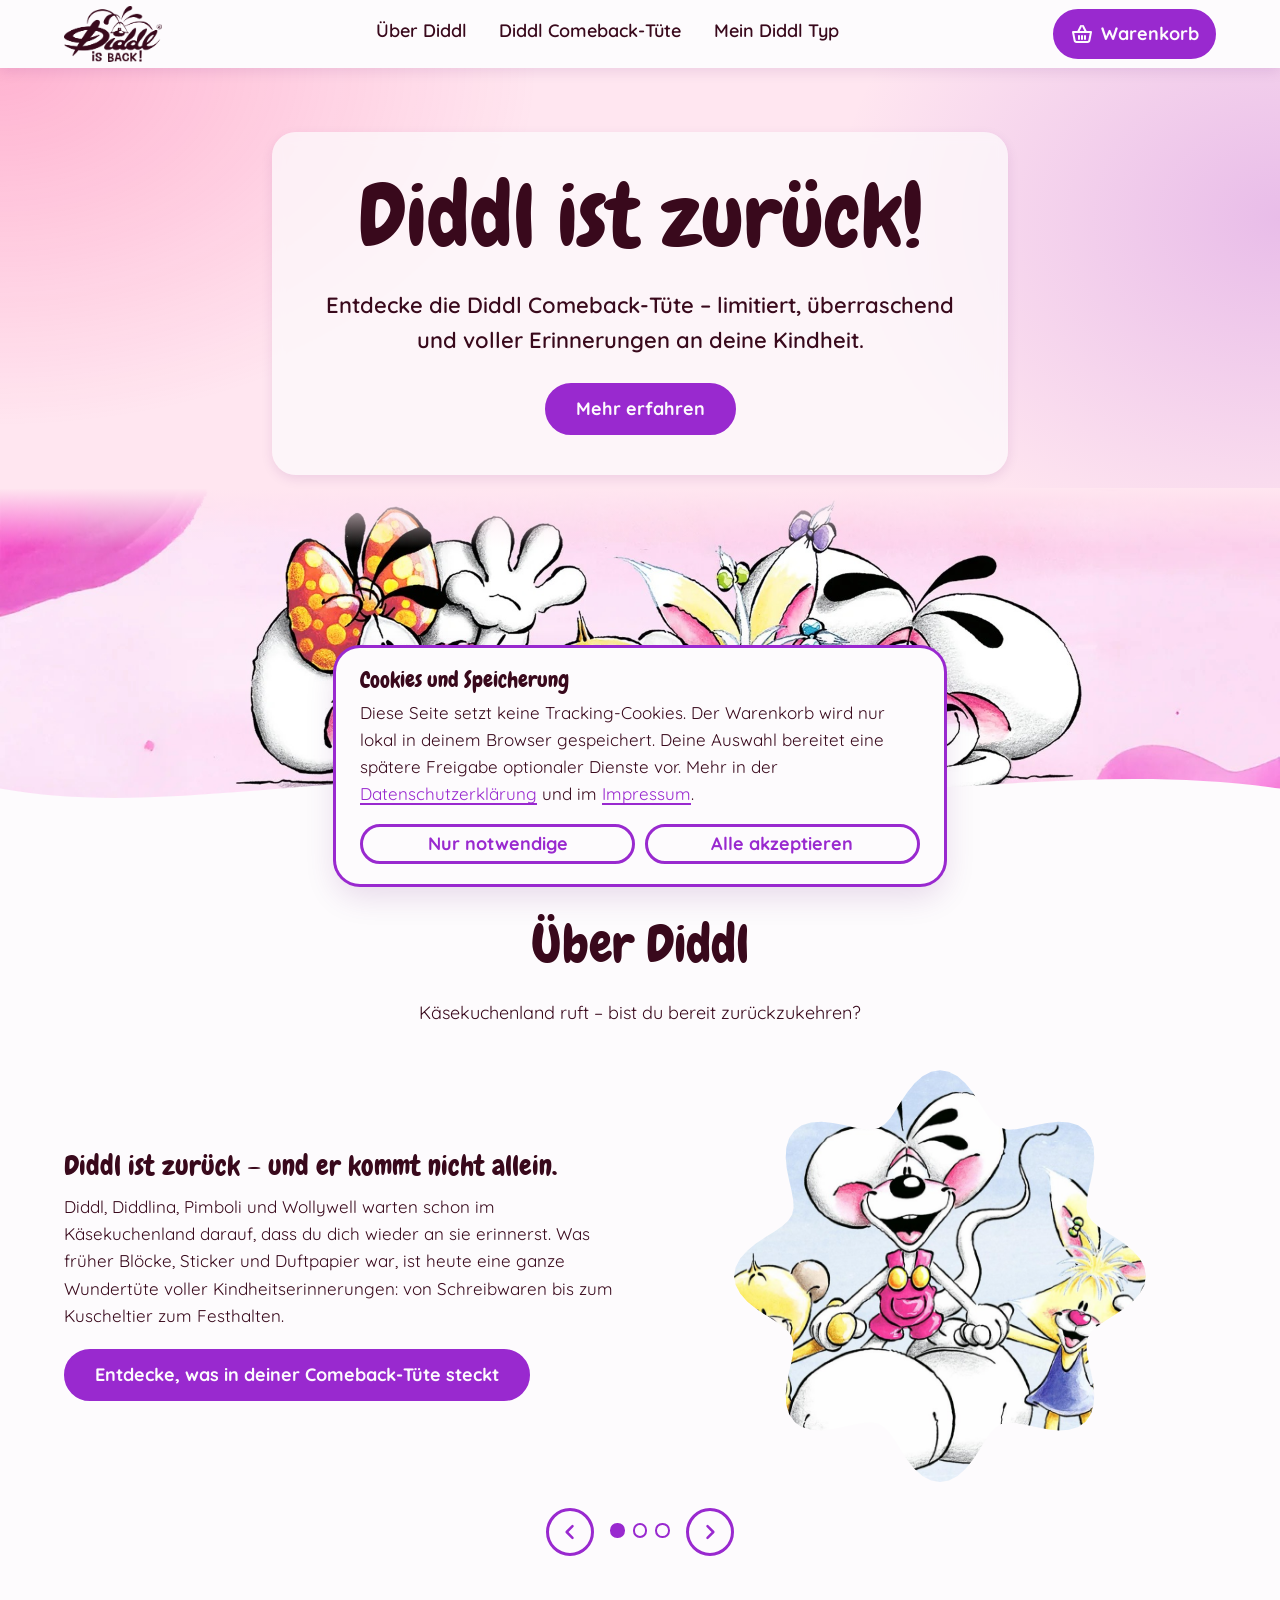
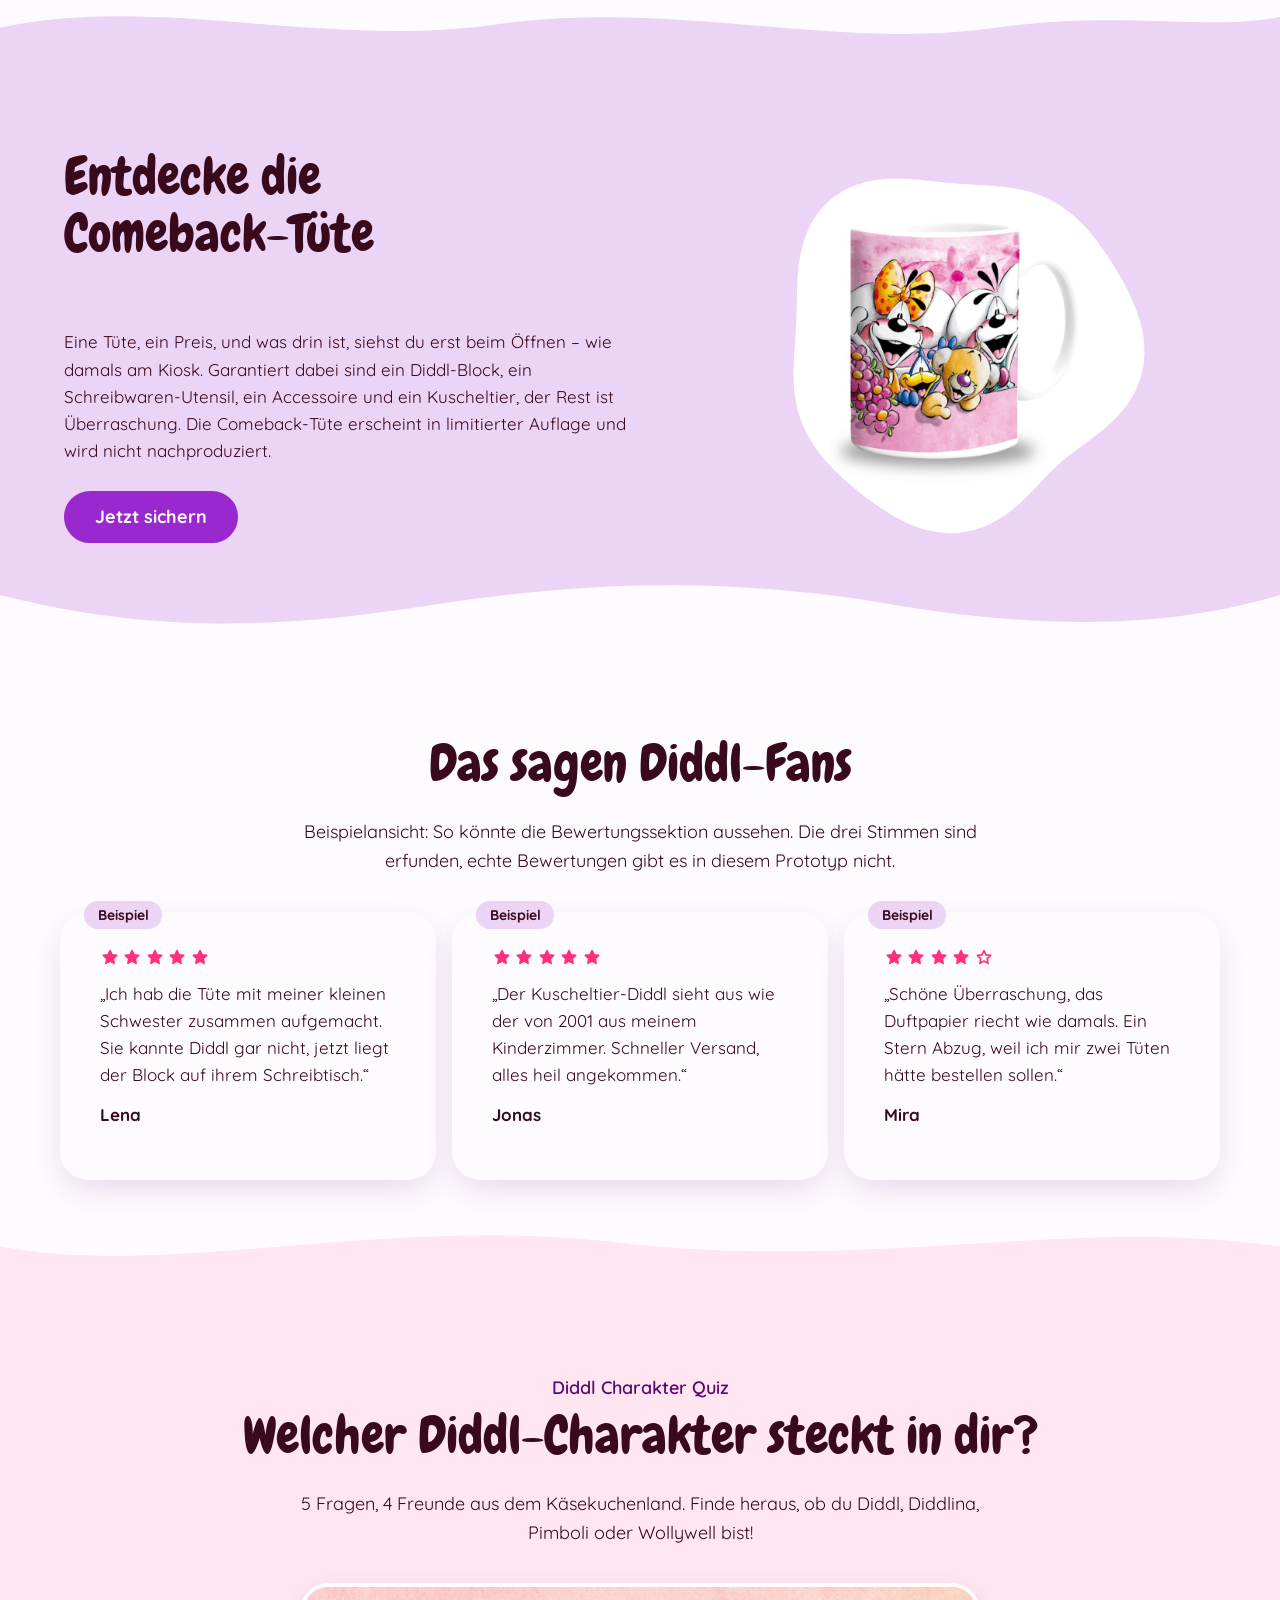
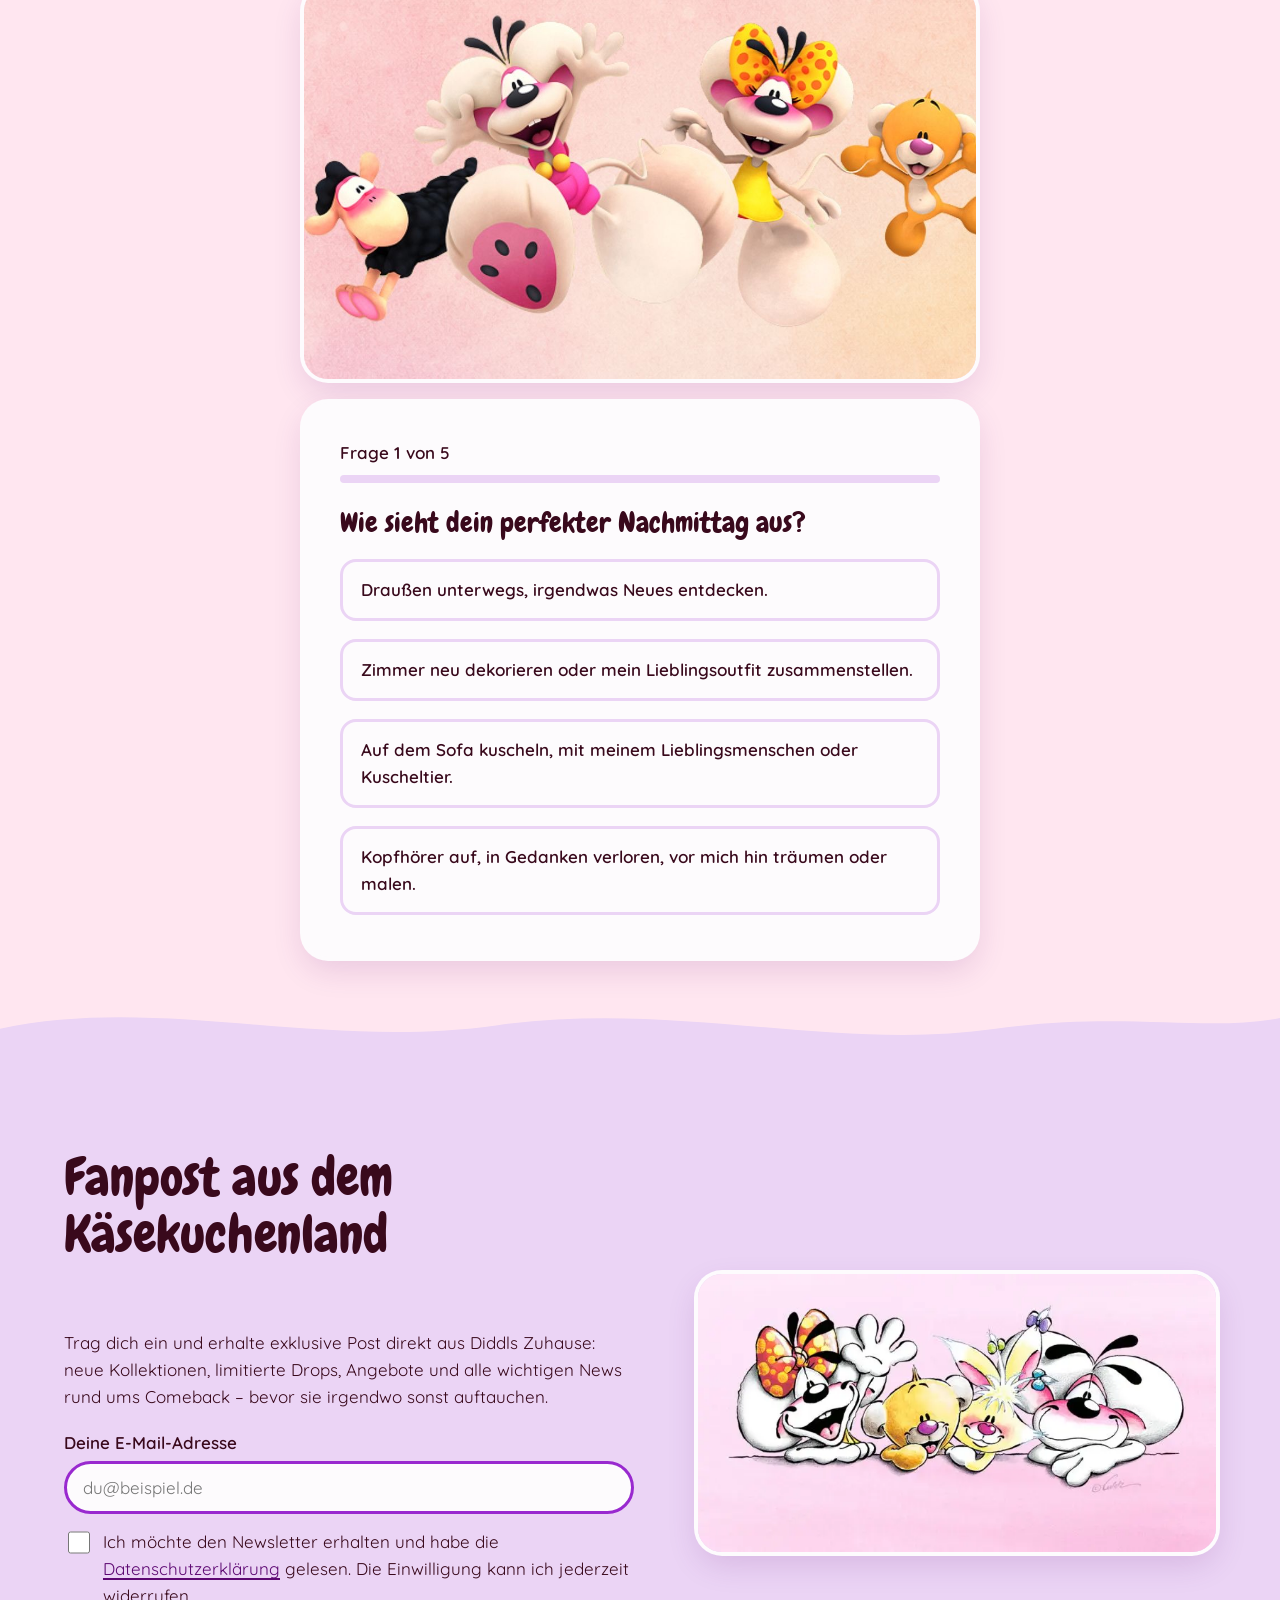
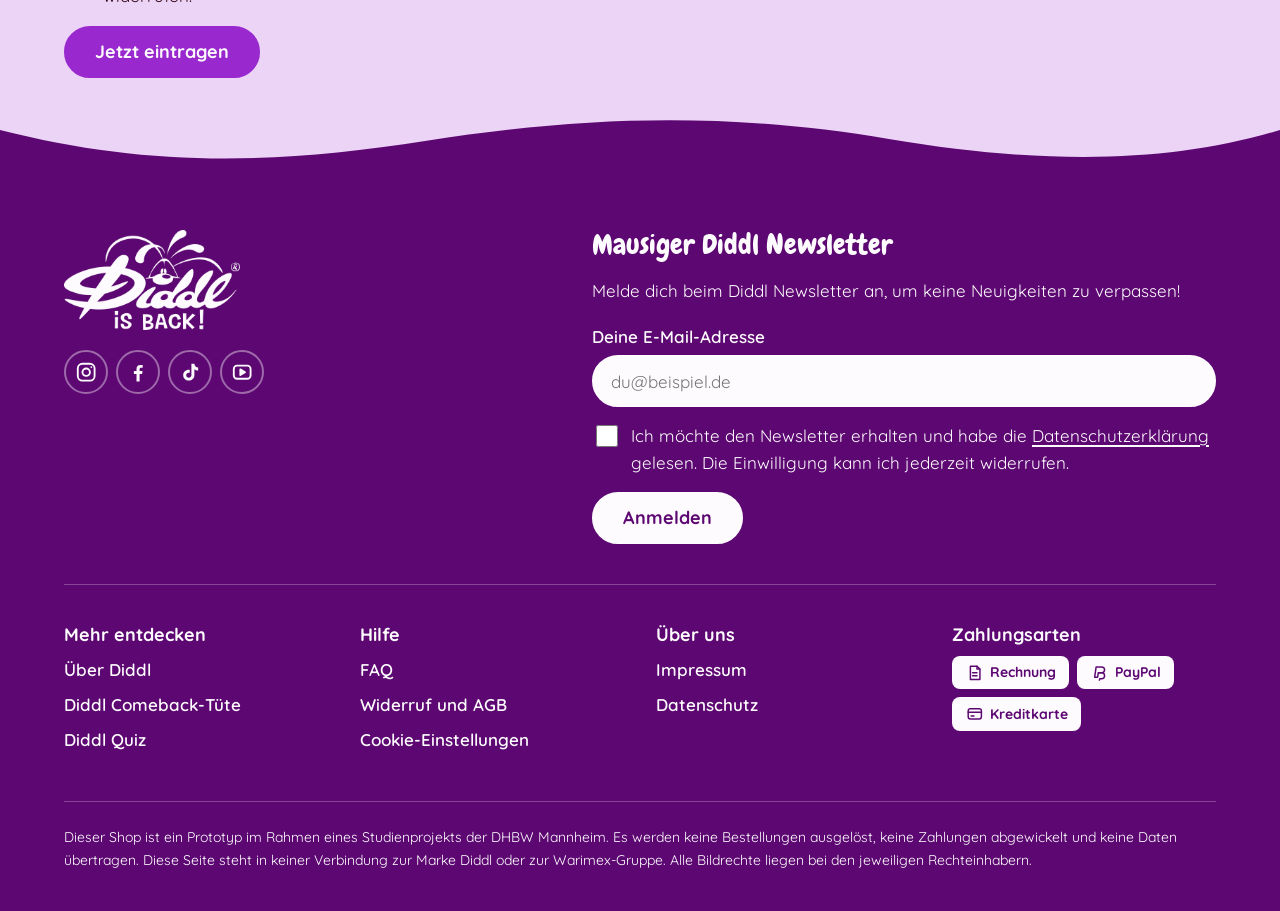
==== commit 7abaec8f: "Update index.html" ====
--- a/index.html
+++ b/index.html
@@ -90,8 +90,8 @@
         <ul class="karussell__spur">
           <li class="slide" data-slide role="group" aria-roledescription="Slide" aria-label="Diddl ist zurück">
             <div class="slide__text">
-              <h3>Diddl ist zurück – und sie kommt nicht allein.</h3>
-              <p>Diddlina, Pimboli und Wollywell warten schon im Käsekuchenland darauf, dass du dich wieder an sie erinnerst. Was früher Blöcke, Sticker und Duftpapier war, ist heute eine ganze Wundertüte voller Kindheitserinnerungen: von Schreibwaren bis zum Kuscheltier zum Festhalten.</p>
+              <h3>Diddl ist zurück – und er kommt nicht allein.</h3>
+              <p>Diddl, Diddlina, Pimboli und Wollywell warten schon im Käsekuchenland darauf, dass du dich wieder an sie erinnerst. Was früher Blöcke, Sticker und Duftpapier war, ist heute eine ganze Wundertüte voller Kindheitserinnerungen: von Schreibwaren bis zum Kuscheltier zum Festhalten.</p>
               <a class="btn" href="produkt.html">Entdecke, was in deiner Comeback-Tüte steckt</a>
             </div>
             <div class="slide__bild">
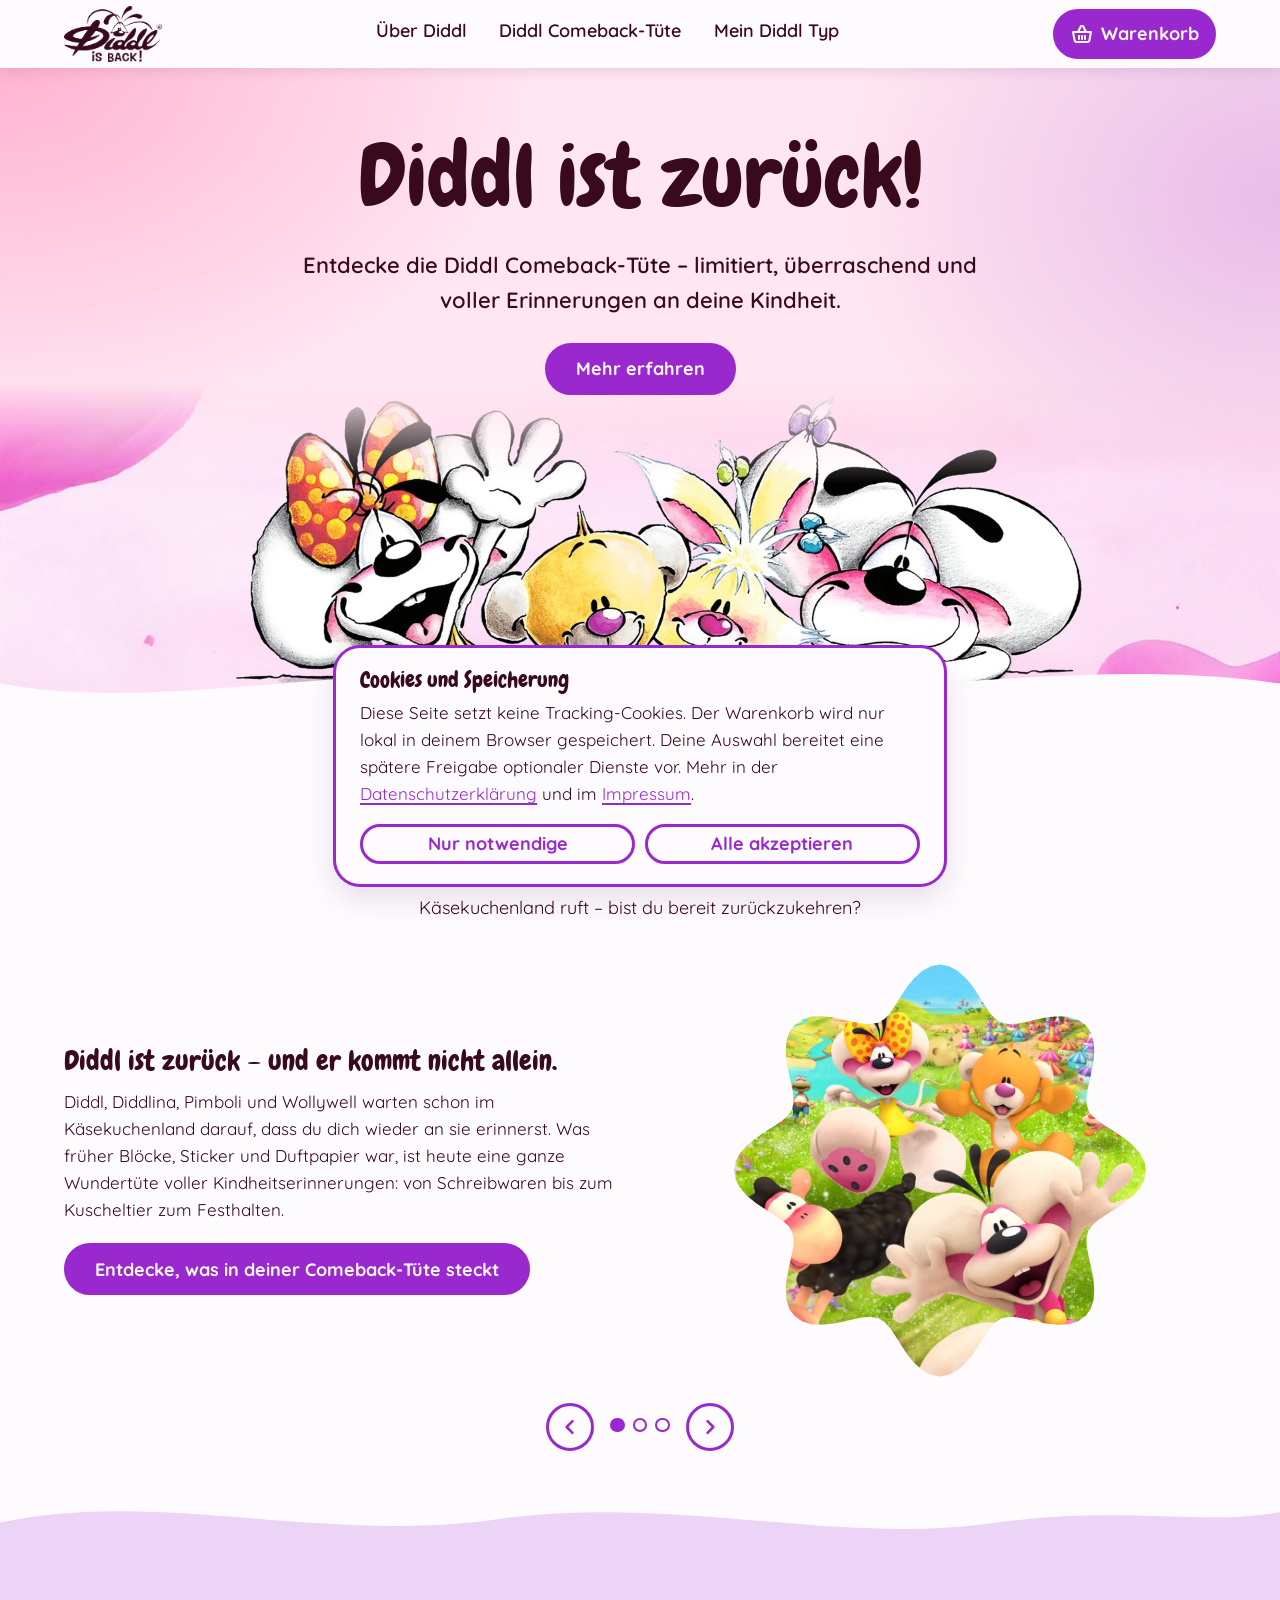
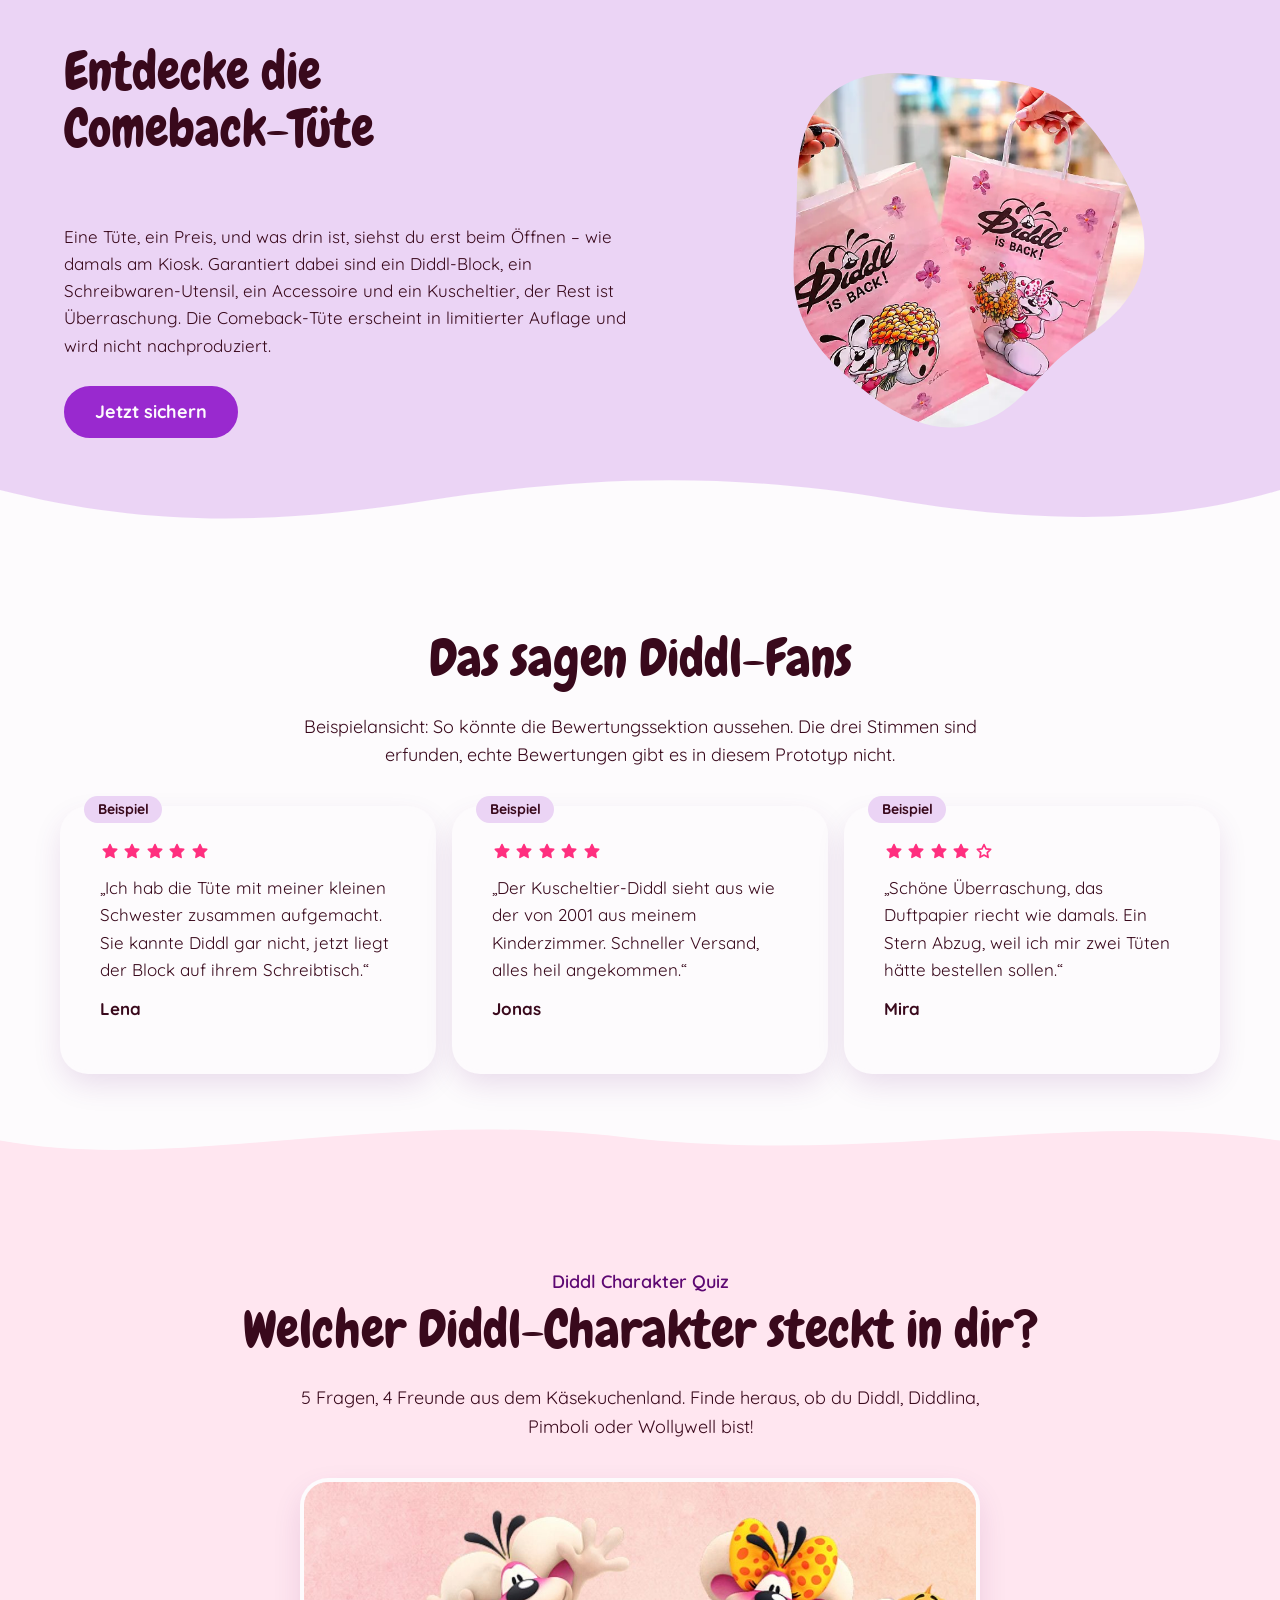
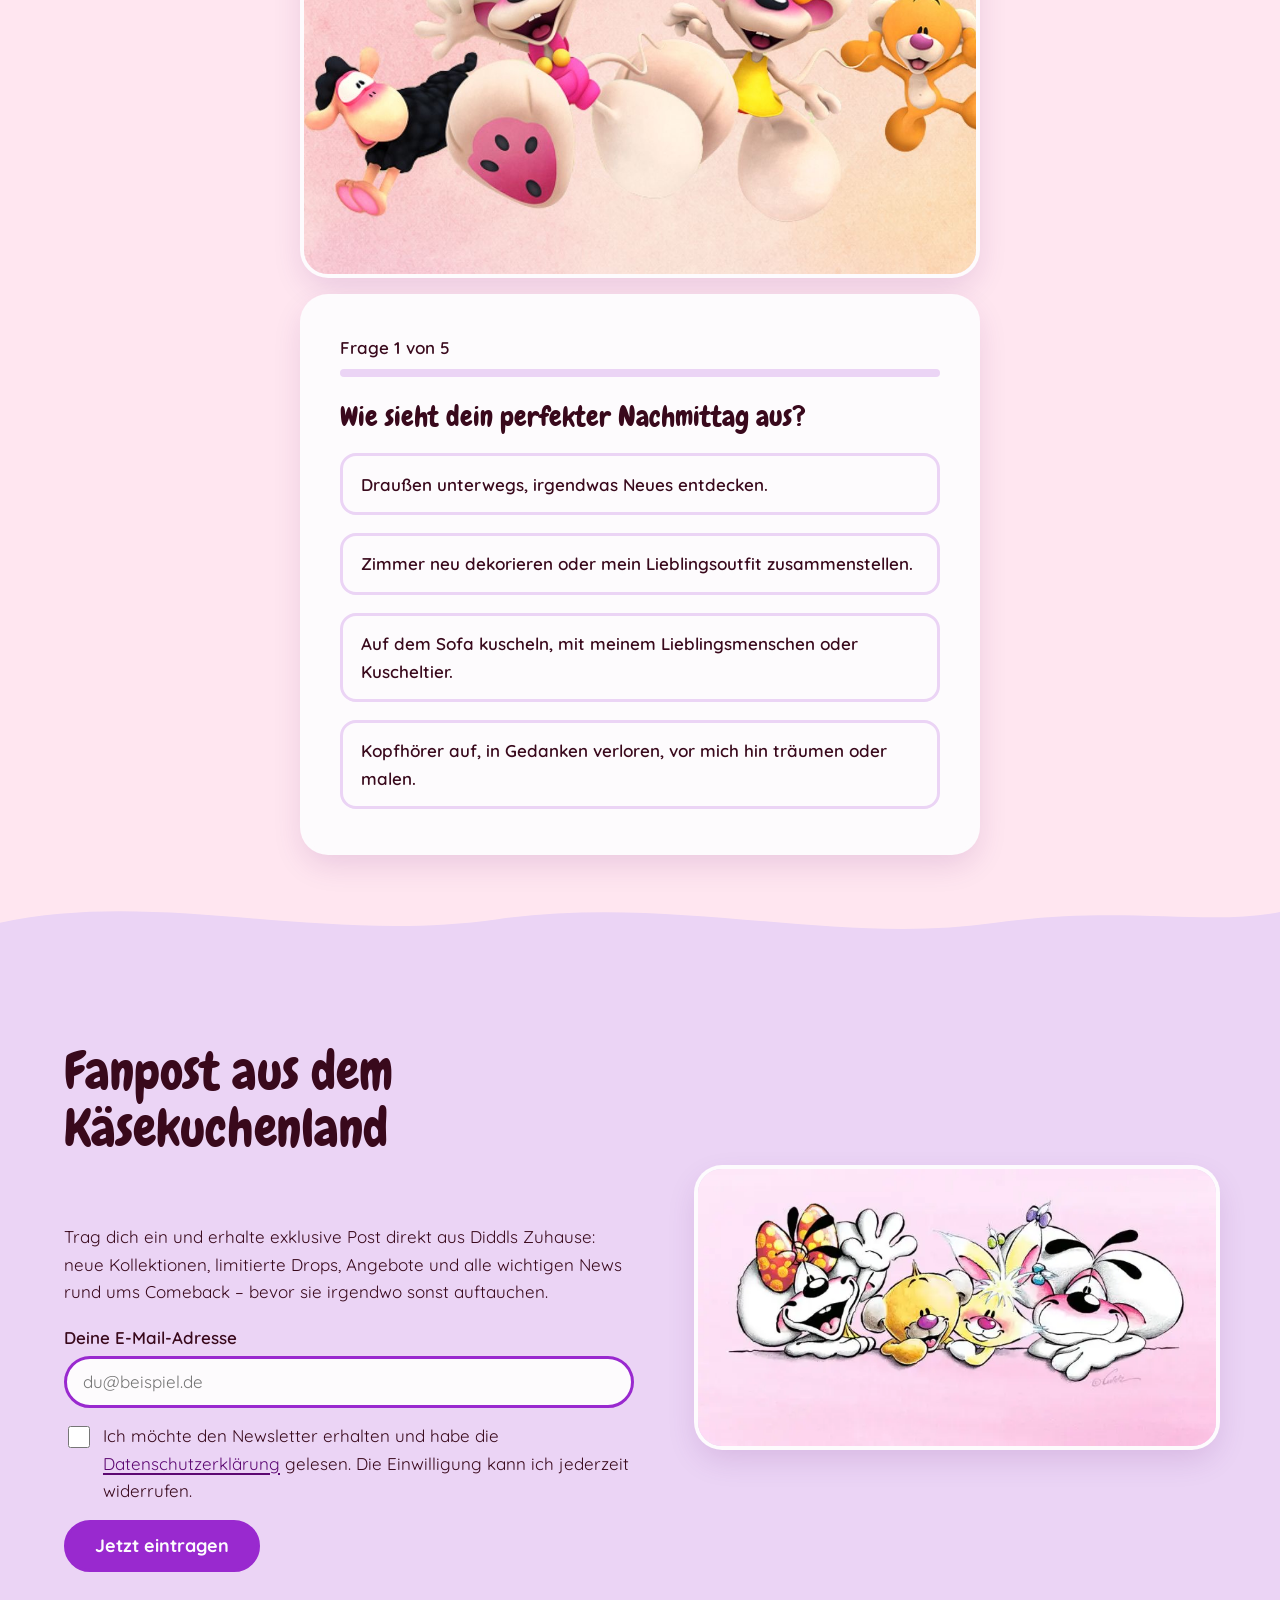
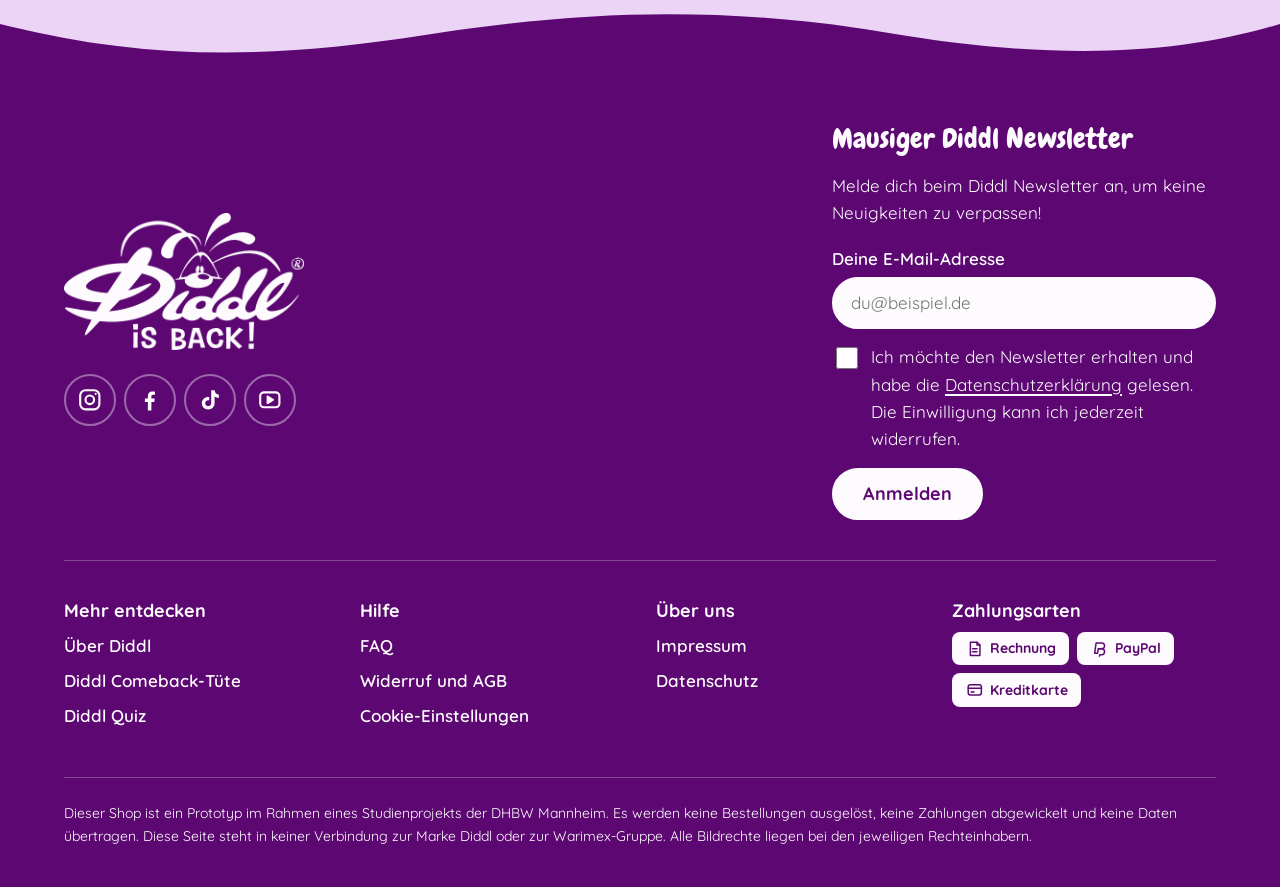
==== commit a3f896cf: "Feedback 16.09. (Block A): Hero ohne Karte, Nav-Linie, neue Slide- und Teaser-Bilder, Galerie mit No" ====
--- a/index.html
+++ b/index.html
@@ -95,7 +95,7 @@
               <a class="btn" href="produkt.html">Entdecke, was in deiner Comeback-Tüte steckt</a>
             </div>
             <div class="slide__bild">
-              <img src="assets/img/ueber-2-nostalgie.jpg" alt="Pimboli, Diddl und ein gelbes Häschen stehen lachend nebeneinander vor hellblauem Hintergrund." width="1600" height="900" loading="lazy">
+              <img src="assets/img/ueber-1-wiese.jpg" alt="Diddl, Diddlina, Pimboli und Wollywell toben über eine bunte Wiese im Käsekuchenland." width="900" height="1119" loading="lazy">
             </div>
           </li>
           <li class="slide slide--bild-links" data-slide role="group" aria-roledescription="Slide" aria-label="Wer ist Diddl?">
@@ -111,7 +111,7 @@
           <li class="slide" data-slide role="group" aria-roledescription="Slide" aria-label="Diddl auf TikTok und Instagram">
             <div class="slide__text">
               <h3>Zeig, was in deiner Tüte steckt</h3>
-              <p>Unboxing, Tauschen, Sammeln: Auf TikTok und Instagram zeigen Fans gerade, was sie aus ihrer Comeback-Tüte gezogen haben und welche Motive sie noch suchen. Folge Diddl, teile dein Unboxing unter #DiddlIstZurueck und finde Tauschpartner für deine Doppelten.</p>
+              <p>Unboxing, Tauschen, Sammeln: Auf TikTok und Instagram zeigen Fans gerade, was sie aus ihrer Comeback-Tüte gezogen haben und welche Motive sie noch suchen. Folge Diddl, teile dein Unboxing unter #DiddlisBack und finde Tauschpartner für deine Doppelten.</p>
               <a class="btn" href="https://www.tiktok.com/@diddl_original" target="_blank" rel="noopener">Diddl auf TikTok folgen</a>
             </div>
             <div class="slide__bild">
@@ -146,7 +146,7 @@
         <a class="btn" href="produkt.html">Jetzt sichern</a>
       </div>
       <div class="teaser__bild">
-        <img src="assets/img/inhalt-tasse.jpg" alt="Weiße Tasse mit Diddl-Motiv auf hellem Hintergrund." width="1000" height="990" loading="lazy">
+        <img src="assets/img/tuete-1.webp" alt="Zwei Hände halten rosafarbene Papiertüten mit dem Aufdruck „Diddl is back!“ in einem Einkaufszentrum." width="1024" height="576" loading="lazy">
       </div>
     </div>
     <div class="welle welle--hell" aria-hidden="true">
--- a/assets/css/style.css
+++ b/assets/css/style.css
@@ -307,7 +307,7 @@
 }
 .karte-flach--rosa { background: var(--pastel-rosa); }
 /* Violett (#9929cf) erreicht auf Flieder nur 4,27:1, deshalb dort dunkles Violett */
-.karte-flach a,
+.karte-flach a:not(.btn),
 .karte-flach .artikel__entfernen,
 .section--flieder a:not(.btn) {
   color: var(--bg-dark);
@@ -438,13 +438,27 @@
   font-size: var(--fs-label);
   text-decoration: none;
 }
-.nav__link[aria-current="page"] {
-  background: var(--pastel-rosa);
-}
-.nav__link:hover,
-.nav__link:focus-visible {
+/* Hover: blaue Linie zieht von links unter dem Menüpunkt auf */
+.nav__link {
+  position: relative;
+}
+.nav__link::after {
+  content: "";
+  position: absolute;
+  left: 1rem;
+  right: 1rem;
+  bottom: 0.35rem;
+  height: 3px;
+  border-radius: 2px;
   background: var(--akzent-blau);
-  color: var(--text-dark);
+  transform: scaleX(0);
+  transform-origin: left center;
+  transition: transform 0.2s ease;
+}
+.nav__link:hover::after,
+.nav__link:focus-visible::after,
+.nav__link[aria-current="page"]::after {
+  transform: scaleX(1);
 }
 
 .korb-button {
@@ -547,16 +561,9 @@
 .hero__hintergrund img {
   width: 100%;
   height: auto;
-}
-/* weicher Übergang von der Fläche ins Foto */
-.hero__hintergrund::before {
-  content: "";
-  position: absolute;
-  left: 0;
-  right: 0;
-  top: -1px;
-  height: 18%;
-  background: linear-gradient(var(--pastel-rosa), transparent);
+  /* Oberkante des Fotos löst sich weich in die Fläche auf */
+  -webkit-mask-image: linear-gradient(to bottom, transparent 0, #000 30%);
+  mask-image: linear-gradient(to bottom, transparent 0, #000 30%);
 }
 .hero__innen {
   position: relative;
@@ -566,12 +573,7 @@
 .hero__text {
   max-width: 46rem;
   margin-inline: auto;
-  padding: clamp(1.25rem, 4vw, 2.5rem) clamp(1rem, 4vw, 2.5rem);
-  border-radius: var(--radius-karte);
-  background: rgba(253, 251, 253, 0.72);
-  backdrop-filter: blur(6px);
-  -webkit-backdrop-filter: blur(6px);
-  box-shadow: var(--schatten-flach);
+  padding-inline: 0.5rem;
 }
 .hero__text h1 { margin-bottom: 0.3em; }
 .hero__text p {
@@ -581,7 +583,7 @@
   margin-bottom: 1.5rem;
 }
 @media (min-width: 48em) {
-  .hero { padding-bottom: 27vw; min-height: 34rem; }
+  .hero { padding-bottom: 25vw; min-height: 32rem; }
 }
 
 /* ---------- 10. Carousel (Über Diddl) ---------- */
@@ -799,7 +801,7 @@
   margin-bottom: 0;
 }
 .figur-sticker--diddl { background: var(--pastel-rosa); }
-.figur-sticker--diddlina { background: var(--btn-hover); color: var(--text-dark); }
+.figur-sticker--diddlina { background: var(--pastel-rosa); }
 .figur-sticker--pimboli { background: var(--pastel-flieder); }
 .figur-sticker--wollywell { background: var(--bg-dark); color: var(--text-light); }
 .figur-sticker__untertitel {
@@ -836,9 +838,9 @@
   border-bottom: 1px solid rgba(253, 251, 253, 0.25);
 }
 .fuss__logo img {
-  width: 11rem;
+  width: 15rem;
   height: auto;
-  margin-bottom: 1.25rem;
+  margin-bottom: 1.5rem;
 }
 .fuss h2 {
   font-size: var(--fs-h3);
@@ -861,8 +863,8 @@
   display: inline-flex;
   align-items: center;
   justify-content: center;
-  width: 2.75rem;
-  height: 2.75rem;
+  width: 3.25rem;
+  height: 3.25rem;
   border-radius: 50%;
   border: 2px solid rgba(253, 251, 253, 0.4);
   text-decoration: none;
@@ -872,7 +874,7 @@
   border-color: var(--akzent-blau);
   color: var(--akzent-blau);
 }
-.social svg { width: 1.4rem; height: 1.4rem; }
+.social svg { width: 1.6rem; height: 1.6rem; }
 .fuss__unten {
   display: grid;
   gap: 2rem;
@@ -926,9 +928,10 @@
   font-weight: 600;
   margin-bottom: 0.3rem;
 }
+.fuss .newsletter { max-width: 24rem; }
 .newsletter input[type="email"] {
   width: 100%;
-  min-height: 3rem;
+  min-height: 2.75rem;
   padding: 0.6rem 1rem;
   border: 3px solid var(--bg-light);
   border-radius: var(--radius-pill);
@@ -972,7 +975,8 @@
 .fuss__hinweis p { max-width: none; margin-bottom: 0.5rem; }
 
 @media (min-width: 48em) {
-  .fuss__oben { grid-template-columns: 1fr 1.3fr; gap: 3rem; }
+  .fuss__oben { grid-template-columns: 1.3fr 1fr; gap: 3rem; align-items: center; }
+  .fuss .newsletter { justify-self: end; width: 100%; }
   .fuss__unten { grid-template-columns: repeat(4, 1fr); }
 }
 
@@ -1240,6 +1244,19 @@
   aspect-ratio: 4 / 3;
   object-fit: cover;
 }
+.galerie__bild { position: relative; }
+.galerie__notiz {
+  position: absolute;
+  left: 0.75rem;
+  bottom: 0.75rem;
+  padding: 0.25rem 0.8rem;
+  border-radius: var(--radius-pill);
+  background: var(--bg-light);
+  color: var(--text-dark);
+  font-weight: 600;
+  font-size: var(--fs-klein);
+  max-width: calc(100% - 1.5rem);
+}
 .galerie__pfeile {
   display: none;
 }
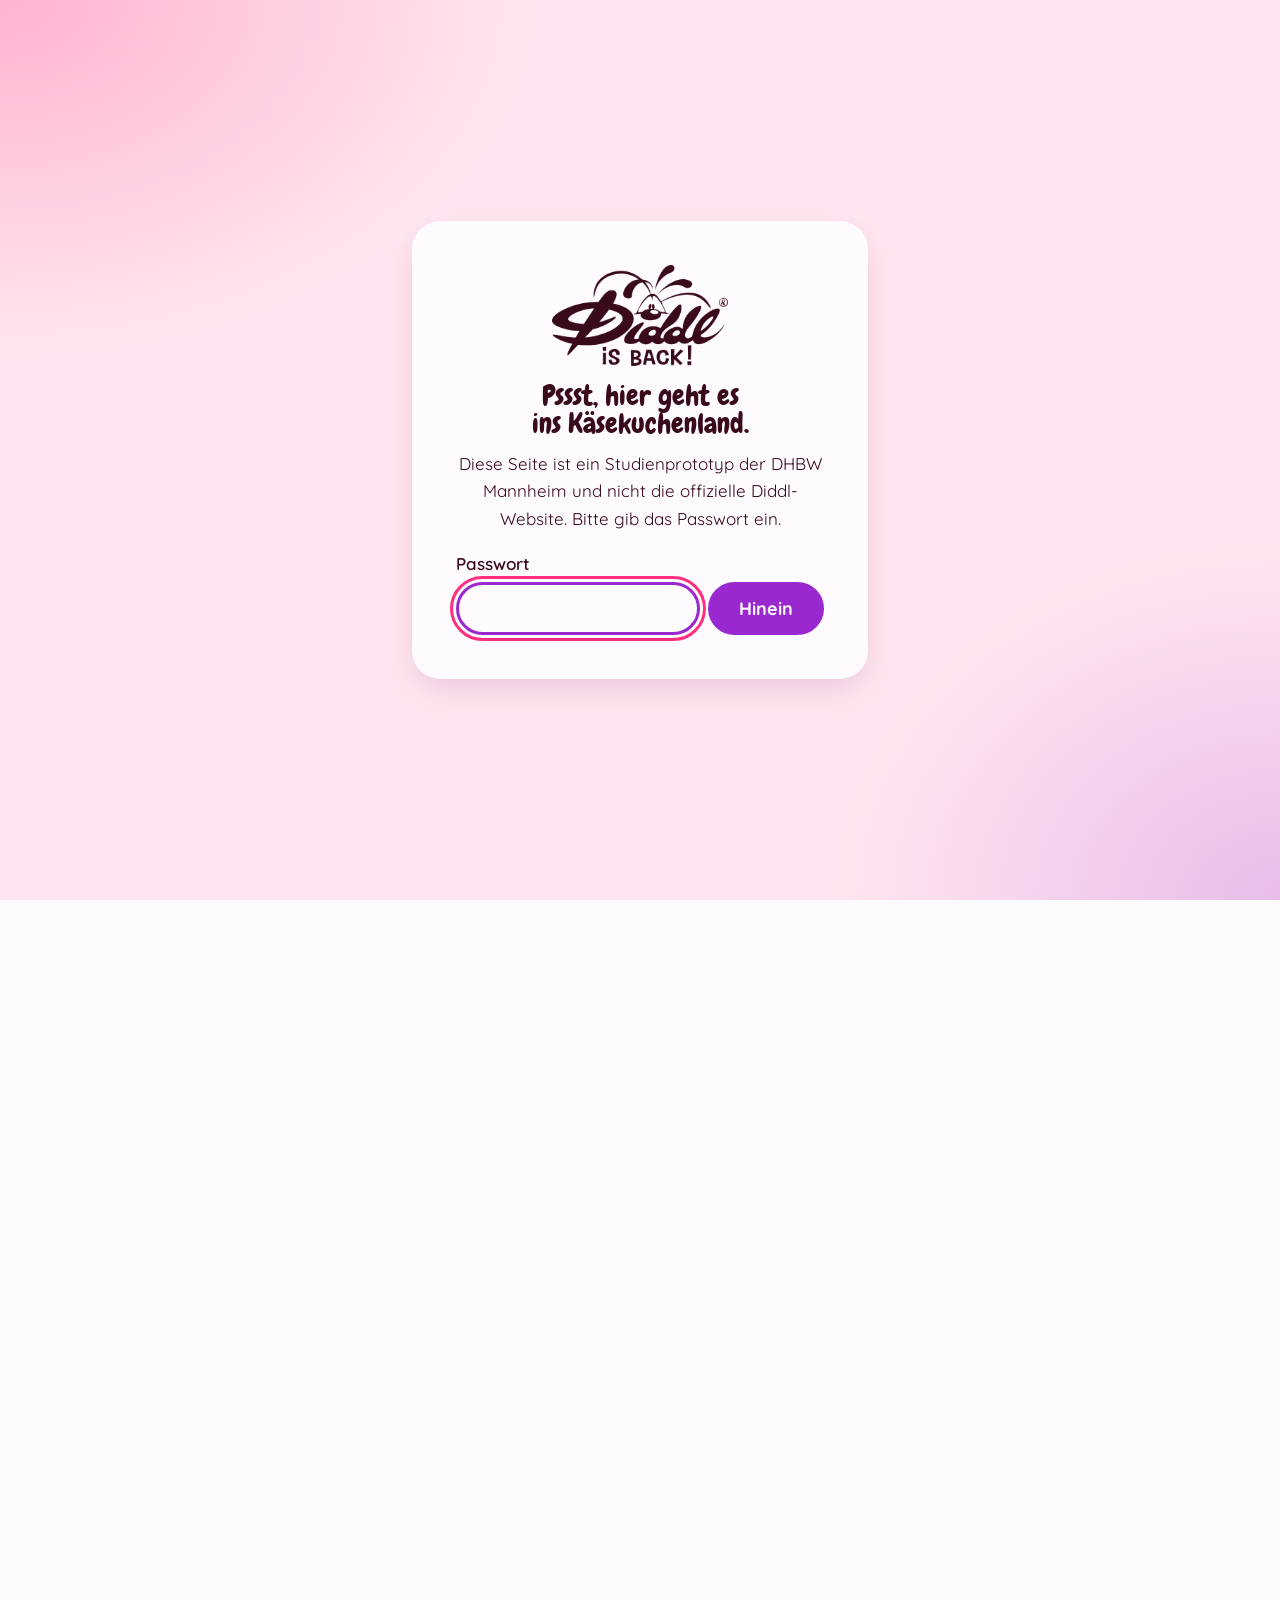
==== commit b8739a61: "Passwortabfrage vor der Seite (Block B) Overlay mit SHA-256-Vergleich und Freigabe im localStorage, " ====
--- a/index.html
+++ b/index.html
@@ -5,7 +5,7 @@
   <meta name="viewport" content="width=device-width, initial-scale=1">
   <title>Diddl ist zurück – die Diddl Comeback-Tüte</title>
   <meta name="description" content="Diddl ist zurück. Entdecke die limitierte Diddl Comeback-Tüte mit Block, Schreibwaren, Accessoire und Kuscheltier – und finde heraus, welcher Diddl-Charakter in dir steckt.">
-  <meta name="robots" content="index, follow">
+  <meta name="robots" content="noindex, nofollow">
   <meta property="og:type" content="website">
   <meta property="og:locale" content="de_DE">
   <meta property="og:site_name" content="Diddl Comeback-Tüte">
@@ -17,7 +17,12 @@
   <link rel="icon" href="assets/img/favicon.png" type="image/png" sizes="128x128">
   <link rel="apple-touch-icon" href="assets/img/favicon.png">
   <link rel="stylesheet" href="assets/css/style.css">
-  <script>document.documentElement.className += " js";</script>
+  <script>
+    document.documentElement.className += " js";
+    // Passwortabfrage: Seite bleibt verborgen, bis zugang.js die Freigabe kennt
+    try { if (window.localStorage.getItem("diddl_zugang_v1") !== "ok") { document.documentElement.className += " gesperrt"; } } catch (e) {}
+  </script>
+  <script src="assets/js/zugang.js" defer></script>
 </head>
 <body>
 <a class="skip-link" href="#hauptinhalt">Zum Inhalt springen</a>
--- a/assets/css/style.css
+++ b/assets/css/style.css
@@ -1695,10 +1695,88 @@
   border-radius: var(--radius-bild);
 }
 
+/* ---------- 19b. Passwortabfrage (Overlay) ----------
+   html.gesperrt versteckt die Seite, bis das Passwort stimmt. Das Overlay
+   hebt sich danach wie ein Vorhang mit Wellenkante nach oben. */
+html.gesperrt body > *:not(.zugang) { visibility: hidden; }
+html.gesperrt body { overflow: hidden; }
+.zugang {
+  position: fixed;
+  inset: 0;
+  z-index: 500;
+  display: grid;
+  grid-template-columns: minmax(0, 1fr);
+  place-items: center;
+  padding: 1.5rem;
+  overflow: auto;
+  background:
+    radial-gradient(60vw 40vw at 0% 0%, rgba(255, 47, 127, 0.28), transparent 70%),
+    radial-gradient(50vw 40vw at 100% 100%, rgba(153, 41, 207, 0.22), transparent 70%),
+    var(--pastel-rosa);
+  transition: transform 0.9s cubic-bezier(0.7, 0, 0.3, 1);
+}
+.zugang.ist-offen { transform: translateY(-110%); }
+.zugang__welle {
+  position: absolute;
+  left: 0;
+  right: 0;
+  top: 100%;
+  height: clamp(28px, 6vw, 72px);
+  color: var(--pastel-rosa);
+  line-height: 0;
+}
+.zugang__welle svg { width: 100%; height: 100%; transform: scaleY(-1); }
+.zugang__karte {
+  width: 100%;
+  max-width: 28rem;
+  min-width: 0;
+  text-align: center;
+  padding: clamp(1.5rem, 4vw, 2.5rem);
+  border-radius: var(--radius-karte);
+  background: var(--bg-light);
+  box-shadow: var(--sticker-rand), var(--schatten-weich);
+}
+.zugang__logo {
+  width: 11rem;
+  margin: 0 auto 1rem;
+  transition: transform 0.6s cubic-bezier(0.34, 1.56, 0.64, 1);
+}
+.zugang.ist-offen .zugang__logo { transform: translateY(-1.5rem) scale(1.15); }
+.zugang__karte h1 { font-size: var(--fs-h3); margin-bottom: 0.4em; }
+.zugang__karte p { margin-inline: auto; }
+.zugang__form label { display: block; font-weight: 600; margin-bottom: 0.3rem; text-align: left; }
+.zugang__zeile { display: flex; gap: 0.5rem; }
+.zugang__zeile input {
+  flex: 1;
+  min-width: 0;
+  min-height: 3.25rem;
+  padding: 0.6rem 1rem;
+  border: 3px solid var(--pastel-flieder);
+  border-radius: var(--radius-pill);
+  background: var(--bg-light);
+  color: var(--text-dark);
+  font: inherit;
+}
+.zugang__zeile input:focus-visible { border-color: var(--btn); }
+.zugang__fehler {
+  min-height: 1.5em;
+  margin: 0.75rem 0 0;
+  font-weight: 600;
+  text-align: left;
+}
+.zugang__fehler:empty { display: none; }
+.zugang.ist-falsch .zugang__karte { animation: zugang-schuetteln 0.4s ease; }
+@keyframes zugang-schuetteln {
+  0%, 100% { transform: translateX(0); }
+  25% { transform: translateX(-8px); }
+  75% { transform: translateX(8px); }
+}
+
 /* ---------- 20. Reduzierte Bewegung ---------- */
 @media (prefers-reduced-motion: reduce) {
   html { scroll-behavior: auto; }
   .js .einblenden { opacity: 1; transition: none; }
+  .zugang, .zugang__logo { transition: none; }
   *,
   *::before,
   *::after {
